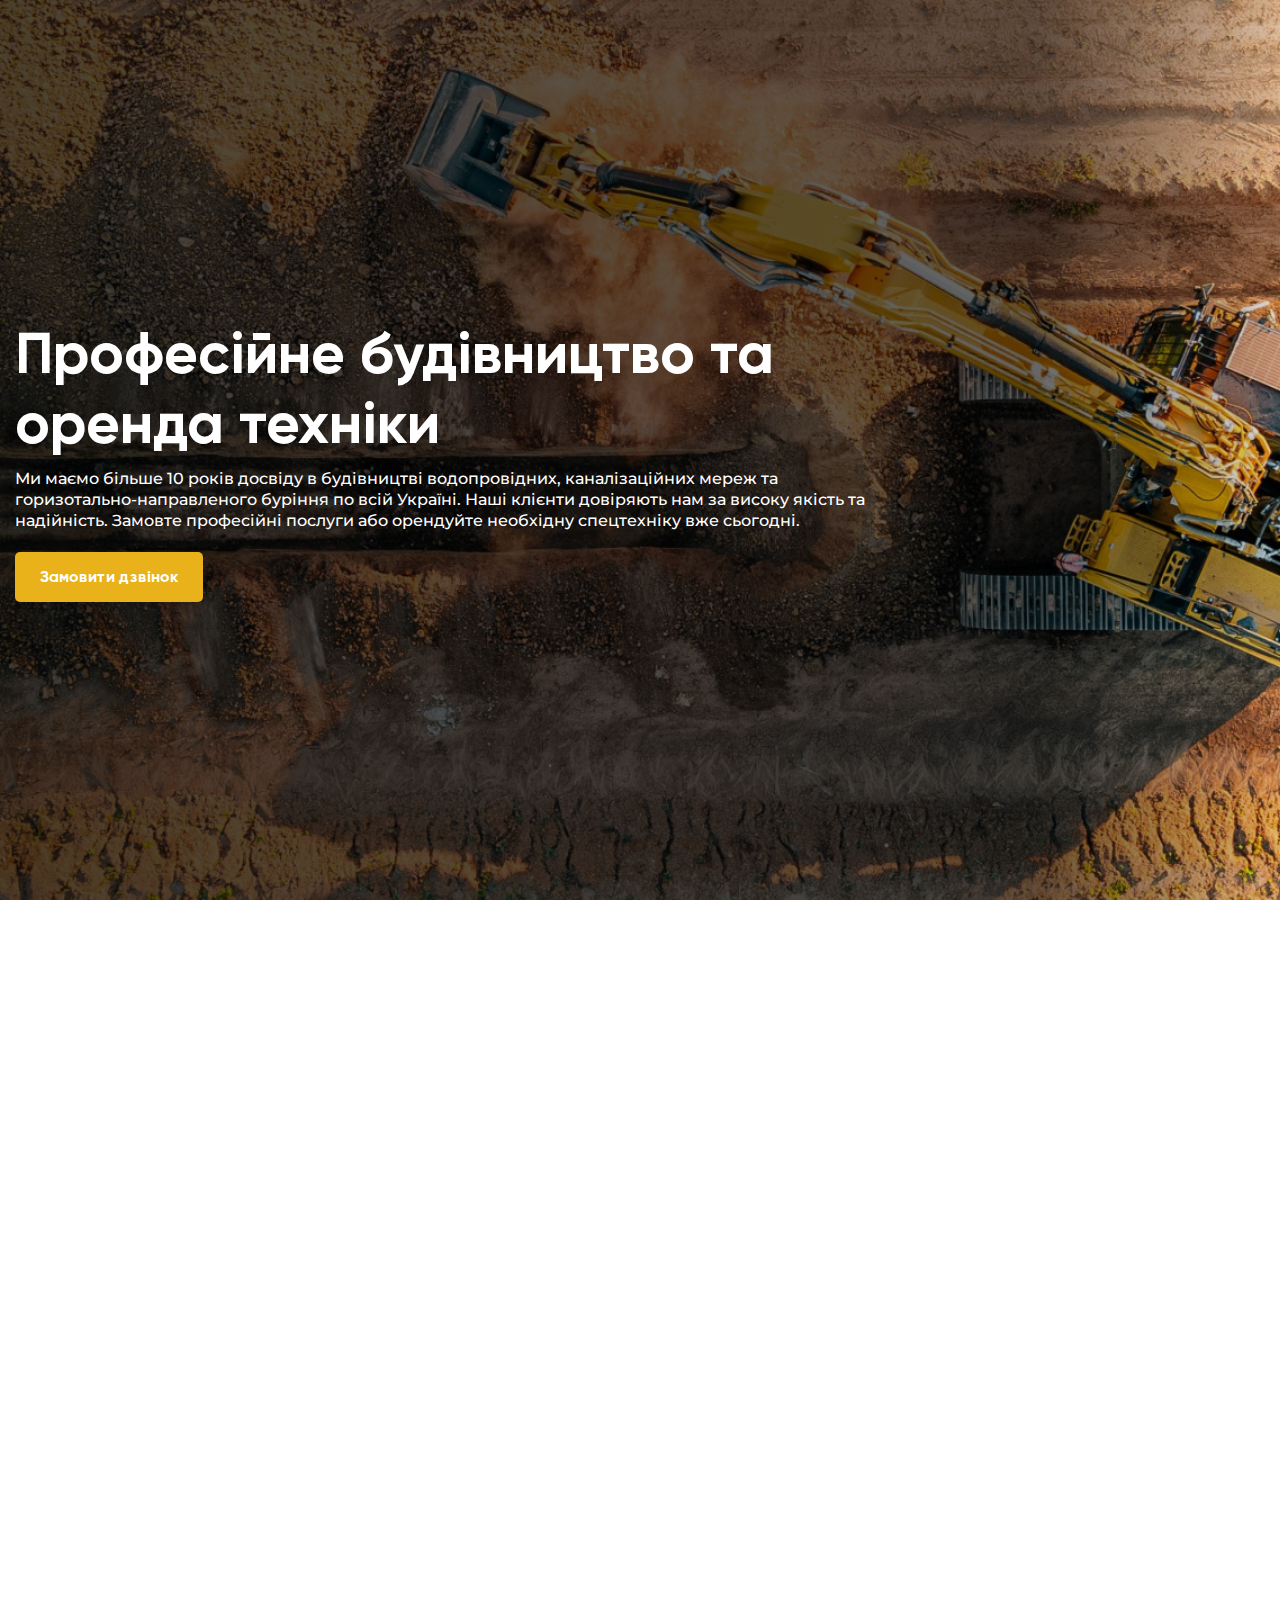
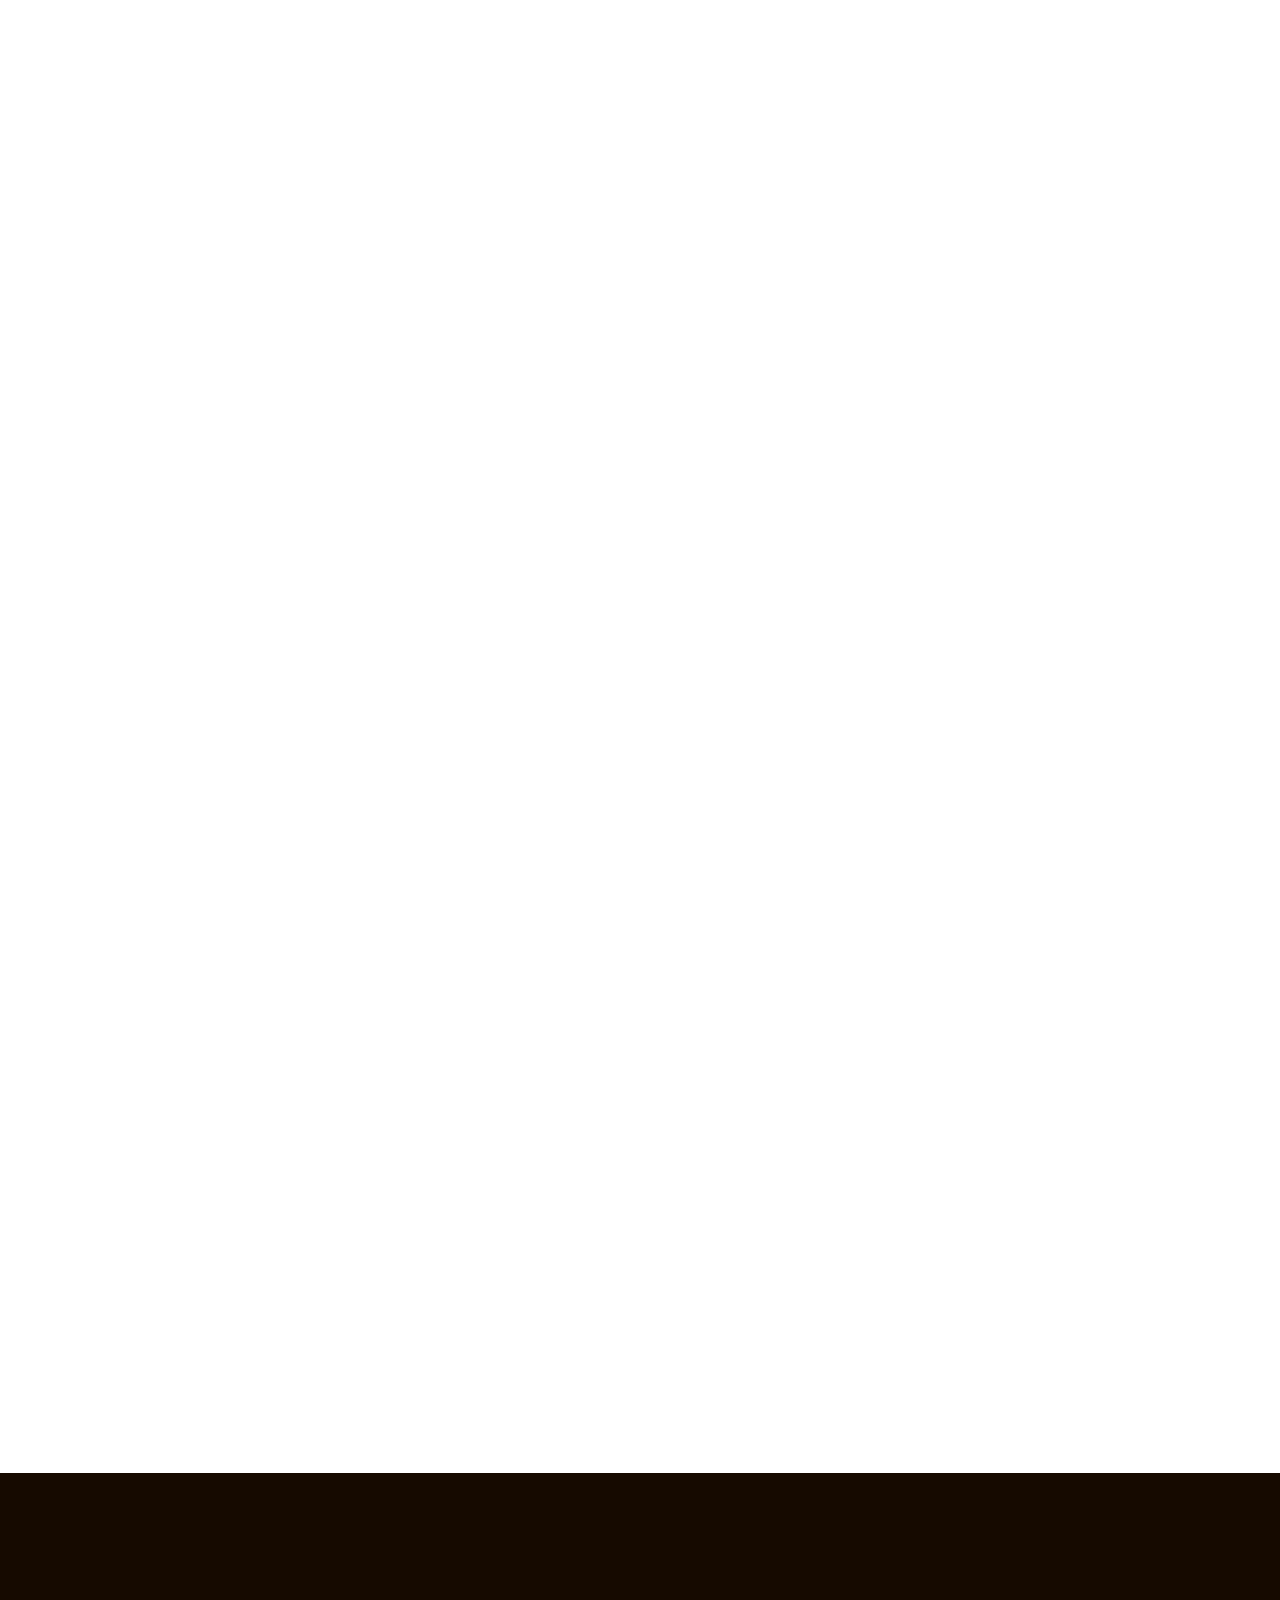
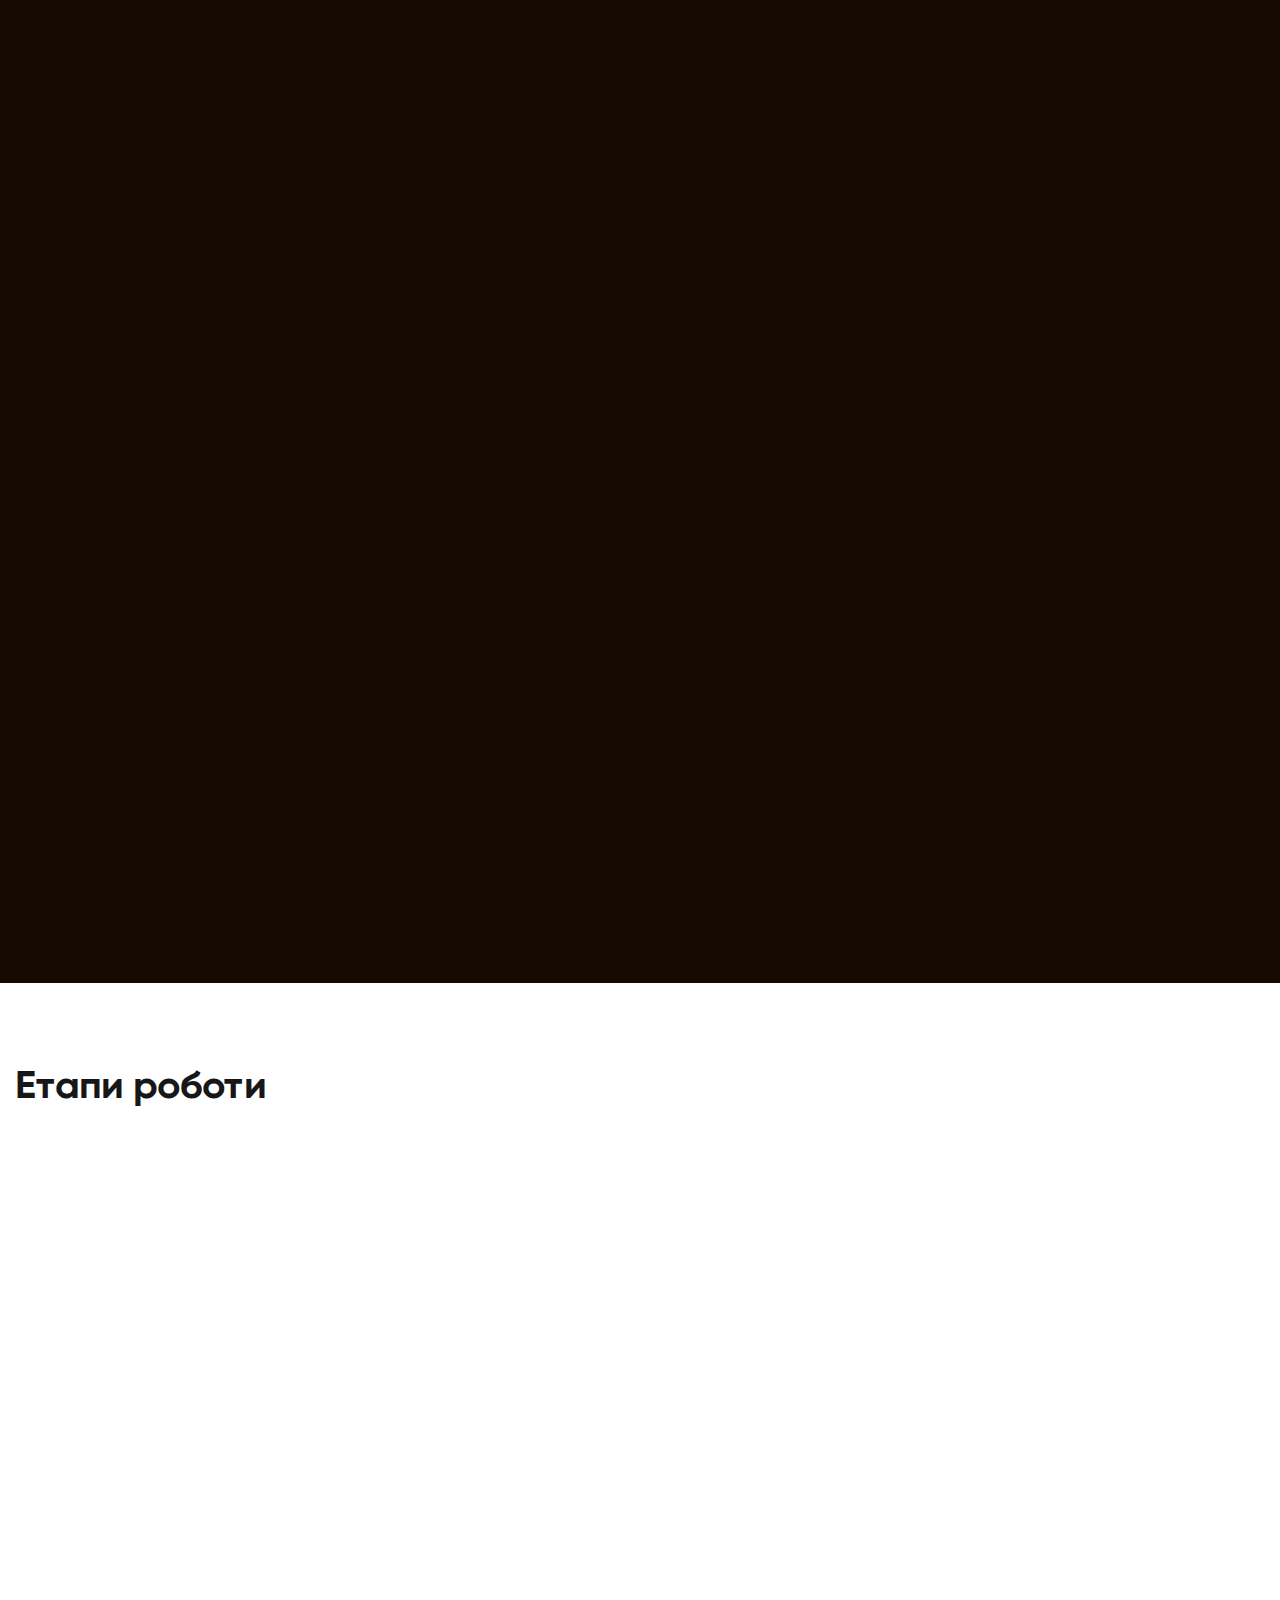
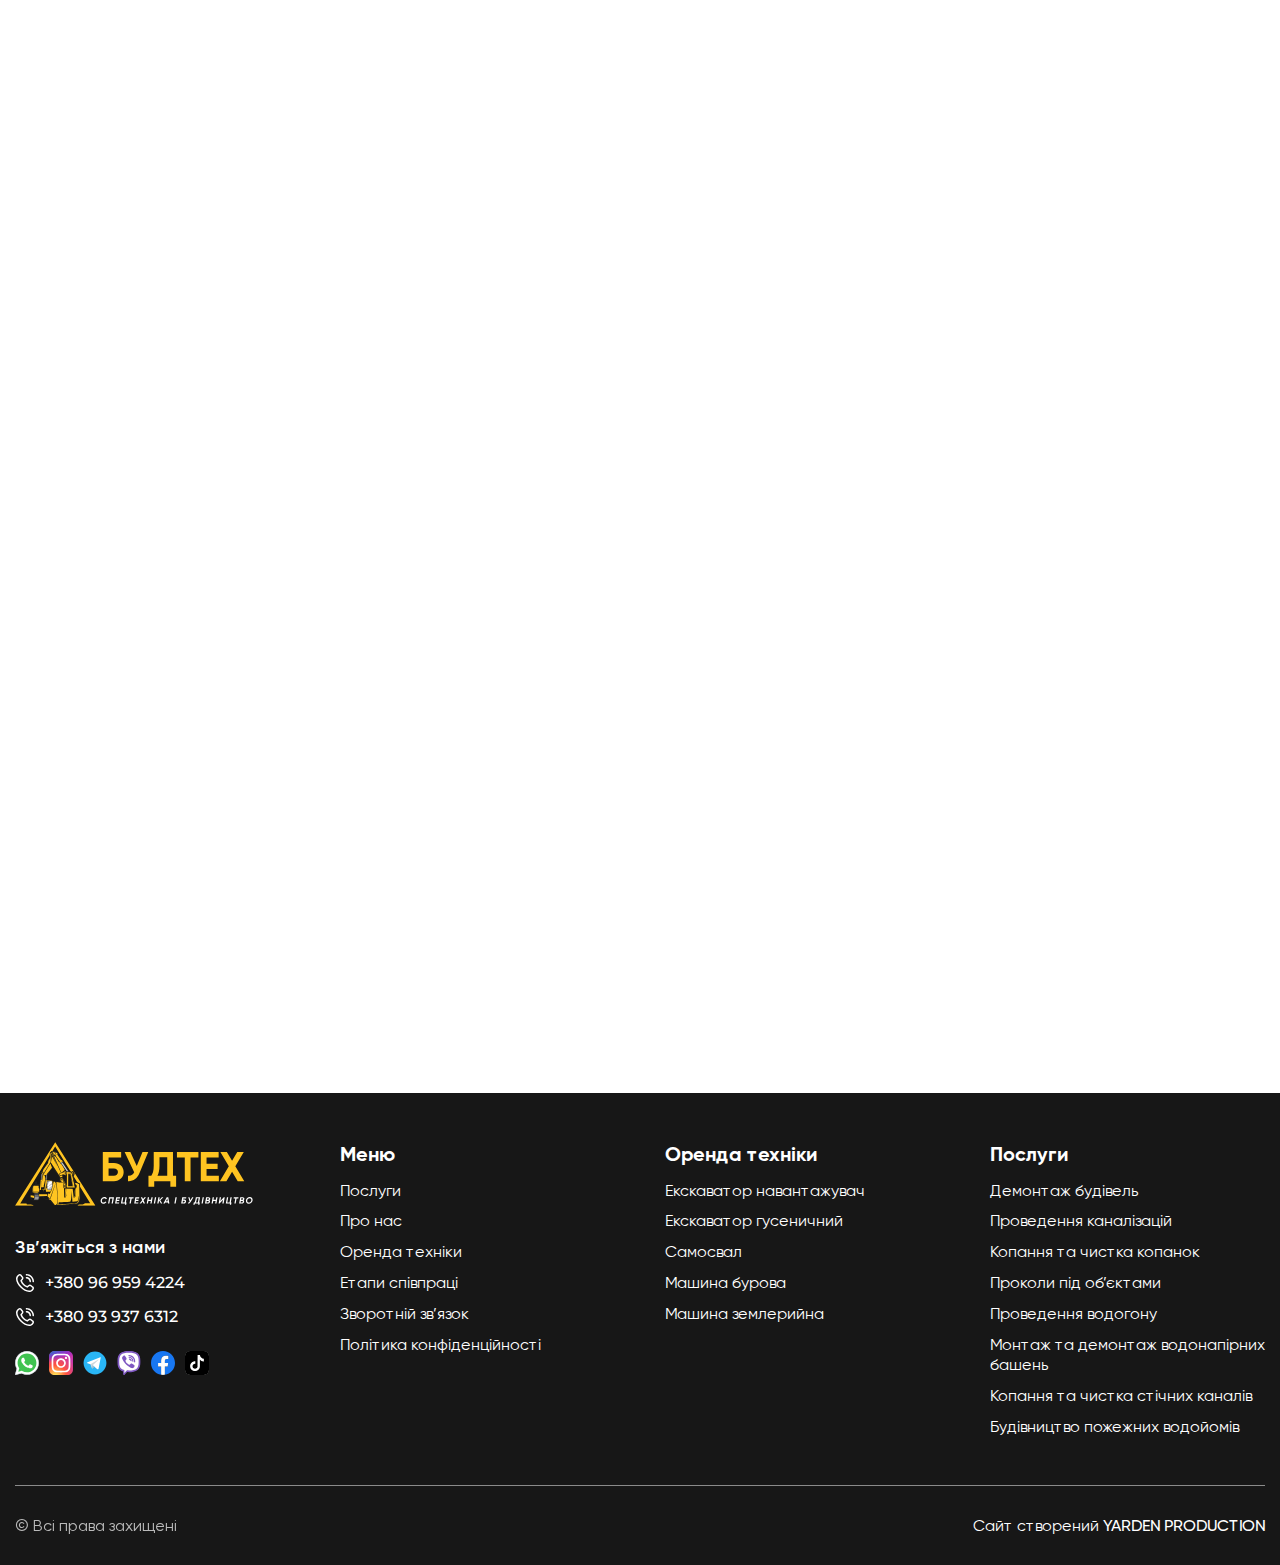
==== home.html @ dd1d5859 "Add files via upload" ====
<!doctype html>
<html lang="uk">

<head>
	<title>Будтех</title>
	<meta charset="UTF-8" />
	<meta name="format-detection" content="telephone=no" />
	<!-- <style>body{opacity: 0;}</style> -->
	<link rel="stylesheet" type="text/css" href="css/style.min.css?_v=20240818204253" />
	<link rel="shortcut icon" href="favicon.ico" />
	<!-- <meta name="robots" content="noindex, nofollow"> -->
	<meta name="viewport" content="width=device-width, initial-scale=1.0" />
	<link rel="preconnect" href="https://fonts.googleapis.com" />
	<link rel="preconnect" href="https://fonts.gstatic.com" crossorigin />
	<link href="https://fonts.googleapis.com/css2?family=Montserrat:wght@100..900&display=swap&_v=20240818204253" rel="stylesheet" />
</head>

<body>
	<div class="wrapper">
		<header class="header">
			<div class="header__container">
				<a href="#" class="header__logo"><img src="img/logo.svg" alt="Логотип" /></a>
				<div class="header__menu menu">
					<nav class="menu__body">
						<ul class="menu__list">
							<li class="menu__item"><a data-goto-header data-goto=".about" href="#" class="menu__link">Про нас</a></li>
							<li class="menu__item"><a data-goto-header data-goto=".services" href="#" class="menu__link">Послуги</a></li>
							<li class="menu__item"><a data-goto-header data-goto=".technique" href="#" class="menu__link">Техніка</a></li>
							<li class="menu__item"><a data-goto-header data-goto=".contacts" href="#" class="menu__link">Контакти</a></li>
						</ul>
					</nav>
				</div>
				<div class="header__actions">
					<ul class="header__social">
						<li>
							<a href=""><img src="img/social/whatsapp.svg" alt="Whatsapp" /></a>
						</li>
						<li>
							<a href=""><img src="img/social/viber.svg" alt="Viber" /></a>
						</li>
						<li>
							<a href="t.me/olehhorbonos"><img src="img/social/telegram.svg" alt="Telegram" /></a>
						</li>
					</ul>
					<div class="header__contacts">
						<a href="mailto:380969594224" class="header__phone">+380 96 959 4224</a>
						<div class="header__description">Приймаємо дзвінки цілодобово</div>
					</div>
					<a data-da=".menu__body, 479.98, last" data-goto-header data-goto=".contacts" href="#" class="header__button button">Замовити дзвінок</a>
					<button type="button" class="menu__icon icon-menu"><span></span></button>
				</div>
			</div>
		</header>

		<main class="page">
			<section class="page__hero hero">
				<div class="hero__container">
					<div class="hero__body">
						<h1 data-watch data-watch-once class="hero__title">
							Професійне будівництво та оренда техніки
						</h1>
						<div data-watch data-watch-once class="hero__text">
							<p>
								Ми маємо більше 10 років досвіду в будівництві водопровідних,
								каналізаційних мереж та горизотально-направленого буріння по
								всій Україні. Наші клієнти довіряють нам за високу якість та
								надійність. Замовте професійні послуги або орендуйте необхідну
								спецтехніку вже сьогодні.
							</p>
						</div>
						<a data-watch data-watch-once data-goto-header data-goto=".contacts" href="#" class="hero__button button button--big">Замовити дзвінок</a>
					</div>
					<div class="hero__image">
						<img src="img/hero/hero.png" alt="Фонова картинка" />
					</div>
				</div>
			</section>
			<section class="page__benefits benefits">
				<div class="benefits__container">
					<div class="benefits__items">
						<div data-watch data-watch-once class="benefits__item">
							<div class="benefits__icon">
								<img src="img/icons/certification.svg" alt="Іконка" />
							</div>
							<div class="benefits__body">
								<div class="benefits__title">Гарантія якості</div>
								<div class="benefits__text text">
									Ми забезпечуємо якісне виконання всіх робіт, надаючи
									гарантію на послуги.
								</div>
							</div>
						</div>
						<div data-watch data-watch-once data-watch-threshold="0.3" class="benefits__item">
							<div class="benefits__icon">
								<img src="img/icons/users.svg" alt="Іконка" />
							</div>
							<div class="benefits__body">
								<div class="benefits__title">Професійний персонал</div>
								<div class="benefits__text text">
									Наші оператори мають понад 10 років досвіду, що гарантує
									високий рівень обслуговування.
								</div>
							</div>
						</div>
						<div data-watch data-watch-once data-watch-threshold="0.6" class="benefits__item">
							<div class="benefits__icon">
								<img src="img/icons/truck.svg" alt="Іконка" />
							</div>
							<div class="benefits__body">
								<div class="benefits__title">Швидка доставка</div>
								<div class="benefits__text text">
									Унікальна оперативна доставка завдяки власному евакуатору.
								</div>
							</div>
						</div>
						<div data-watch data-watch-once data-watch-threshold="0.9" class="benefits__item">
							<div class="benefits__icon">
								<img src="img/icons/calendar.svg" alt="Іконка" />
							</div>
							<div class="benefits__body">
								<div class="benefits__title">Виконання в терміни</div>
								<div class="benefits__text text">
									Завжди дотримуємося обговорених з клієнтом термінів, щоб ви
									могли планувати свою діяльність без затримок
								</div>
							</div>
						</div>
					</div>
				</div>
			</section>
			<section class="page__services services">
				<div class="services__container">
					<h2 data-watch data-watch-once data-watch-threshold="0.5" class="services__title title">
						Наші послуги
					</h2>
					<div class="services__items">
						<a data-goto-header data-goto=".contacts" data-watch data-watch-once data-watch-threshold="0.3" href="#" class="services__service service">
							<div class="service__body">
								<h3 class="service__title">Демонтаж будівель</h3>
							</div>
							<div class="service__image">
								<img src="img/services/1.jpg" alt="Екскаватор демонтує будівлю" />
							</div>
						</a>
						<a data-goto-header data-goto=".contacts" href="#" data-watch data-watch-once data-watch-threshold="0.6" class="services__service service">
							<div class="service__body">
								<h3 class="service__title">Проведення каналізацій</h3>
							</div>
							<div class="service__image">
								<img src="img/services/2.jpg" alt="Темна каналізація" />
							</div>
						</a>
						<a data-goto-header data-goto=".contacts" href="#" data-watch data-watch-once data-watch-threshold="0.9" class="services__service service">
							<div class="service__body">
								<h3 class="service__title">Копання та чистка копанок</h3>
							</div>
							<div class="service__image">
								<img src="img/services/3.jpg" alt="Копанка з водою" />
							</div>
						</a>
						<a data-goto-header data-goto=".contacts" href="#" data-watch data-watch-once data-watch-threshold="0.3" class="services__service service">
							<div class="service__body">
								<h3 class="service__title">Проколи під об’єктами</h3>
							</div>
							<div class="service__image">
								<img src="img/services/4.jpg" alt="Ілюстрація проколів" />
							</div>
						</a>
						<a data-goto-header data-goto=".contacts" data-watch data-watch-once data-watch-threshold="0.7" href="#" class="services__service service service--big">
							<div class="service__body">
								<h3 class="service__title">Проведення водогону</h3>
							</div>
							<div class="service__image">
								<img src="img/services/5.jpg" alt="Труби для водогону" />
							</div>
						</a>
						<a data-goto-header data-goto=".contacts" data-watch data-watch-once data-watch-threshold="0.3" href="#" class="services__service service">
							<div class="service__body">
								<h3 class="service__title">
									Монтаж та демонтаж водонапірних башень
								</h3>
							</div>
							<div class="service__image">
								<img src="img/services/6.jpg" alt="Водонапірна башня" />
							</div>
						</a>
						<a data-goto-header data-goto=".contacts" data-watch data-watch-once data-watch-threshold="0.6" href="#" class="services__service service">
							<div class="service__body">
								<h3 class="service__title">
									Копання та чистка стічних каналів
								</h3>
							</div>
							<div class="service__image">
								<img src="img/services/7.jpg" alt="Виритий стічний канал" />
							</div>
						</a>
						<a data-goto-header data-goto=".contacts" data-watch data-watch-once data-watch-threshold="0.9" href="#" class="services__service service">
							<div class="service__body">
								<h3 class="service__title">Будівництво пожежних водойомів</h3>
							</div>
							<div class="service__image">
								<img src="img/services/8.jpg" alt="Пожежний водойом з водою" />
							</div>
						</a>
					</div>
				</div>
			</section>
			<section data-watch data-watch-once data-watch-threshold="0.3" class="page__about about">
				<div class="about__container">
					<div class="about__image">
						<img src="img/about/image.jpg" alt="Багато будівельної техніки" />
					</div>
					<div class="about__body">
						<h2 class="about__title title">Про нас</h2>
						<div class="about__text text">
							<p>
								Ми – професіонали у сфері водогінних та каналізаційних мереж з
								понад 10-річним досвідом. Наша репутація надійного партнера
								заснована на багаторічній практиці та численних вдячних
								відгуках.
							</p>
							<p>
								Наша компанія забезпечує високоякісні послуги, які
								задовольняють потреби наших клієнтів по всій Україні. Кожен
								проєкт реалізується з максимальним професіоналізмом та увагою
								до деталей.
							</p>
							<p>
								Маємо власний парк спеціалізованої техніки, яку можемо
								запропонувати в оренду, для забезпечення ваших проєктів
								необхідними ресурсами та досягнення високих результатів. Ми
								завжди готові швидко реагувати на ваші потреби та
								забезпечувати своєчасне виконання робіт.
							</p>
							<p>
								Наша команда спеціалістів має досвід успішної реалізації
								численних проектів, від невеликих до масштабних. Ми надаємо
								професійні рішення, які відповідають найвищим стандартам
								якості, та забезпечуємо гнучкість у виконанні завдань.
							</p>
						</div>
					</div>
				</div>
			</section>
			<section class="page__benefits benefits">
				<div class="benefits__container">
					<div class="benefits__items">
						<div data-watch data-watch-once class="benefits__item">
							<div class="benefits__icon">
								<img src="img/icons/thumb-up.svg" alt="Іконка" />
							</div>
							<div class="benefits__body">
								<div class="benefits__title">364+ клієнтів задоволені</div>
								<div class="benefits__text text">
									Наша робота отримала високу оцінку багатьох клієнтів, що
									свідчить про нашу надійність і професіоналізм.
								</div>
							</div>
						</div>
						<div data-watch data-watch-once data-watch-threshold="0.3" class="benefits__item">
							<div class="benefits__icon">
								<img src="img/icons/award.svg" alt="Іконка" />
							</div>
							<div class="benefits__body">
								<div class="benefits__title">Досвід з 2014 року</div>
								<div class="benefits__text text">
									Понад 10 років успішної роботи на ринку забезпечує нам
									знання та навички для вирішення будь-яких завдань.
								</div>
							</div>
						</div>
						<div data-watch data-watch-once data-watch-threshold="0.6" class="benefits__item">
							<div class="benefits__icon">
								<img src="img/icons/house.svg" alt="Іконка" />
							</div>
							<div class="benefits__body">
								<div class="benefits__title">Мобільний будинок</div>
								<div class="benefits__text text">
									Забезпечуємо проживання на об'єкті — вам не потрібно шукати
									житло для працівників.
								</div>
							</div>
						</div>
						<div data-watch data-watch-once data-watch-threshold="0.9" class="benefits__item">
							<div class="benefits__icon">
								<img src="img/icons/card-in-hand.svg" alt="Іконка" />
							</div>
							<div class="benefits__body">
								<div class="benefits__title">Зручна оплата</div>
								<div class="benefits__text text">
									Приймаємо всі популярні форми оплати: готівку, картки та
									банківські перекази.
								</div>
							</div>
						</div>
					</div>
				</div>
			</section>
			<section class="page__technique technique">
				<div class="technique__wrapper">
					<div class="technique__container">
						<h2 data-watch data-watch-once data-watch-threshold="0.2" class="technique__title title">
							Оренда техніки
						</h2>
						<div class="technique__items">
							<div data-watch data-watch-once data-watch-threshold="0.2" class="technique__item item-technique">
								<a data-goto-header data-goto=".contacts" href="#" class="item-technique__image">
									<img src="img/technique/1.jpg" alt="Екскаватор навантажувач" />
								</a>
								<div class="item-technique__body">
									<div class="item-technique__content">
										<a data-goto-header data-goto=".contacts" href="#" class="item-technique__title">
											Екскаватор навантажувач
										</a>
										<ul class="item-technique__features">
											<li>Ковш об’ємом 1.2 м³</li>
											<li>Повноповоротний</li>
											<li>Точна модель</li>
										</ul>
									</div>
									<div class="item-technique__price">від 5500 грн</div>
									<a data-goto-header data-goto=".contacts" href="#" class="item-technique__button button">Детальніше</a>
								</div>
							</div>
							<div data-watch data-watch-once data-watch-threshold="0.3" class="technique__item item-technique">
								<a data-goto-header data-goto=".contacts" href="#" class="item-technique__image">
									<img src="img/technique/2.jpg" alt="Самосвал" />
								</a>
								<div class="item-technique__body">
									<div class="item-technique__content">
										<a data-goto-header data-goto=".contacts" href="#" class="item-technique__title">
											Самосвал
										</a>
										<ul class="item-technique__features">
											<li>20/30 тонн</li>
											<li>Обʼєм кузова 16/25 м³</li>
											<li>Модель 6501С5</li>
										</ul>
									</div>
									<div class="item-technique__price">від 5500 грн</div>
									<a data-goto-header data-goto=".contacts" href="#" class="item-technique__button button">Детальніше</a>
								</div>
							</div>
							<div data-watch data-watch-once data-watch-threshold="0.5" class="technique__item item-technique">
								<a data-goto-header data-goto=".contacts" href="#" class="item-technique__image">
									<img src="img/technique/3.jpg" alt="Екскаватор гусенечний" />
								</a>
								<div class="item-technique__body">
									<div class="item-technique__content">
										<a data-goto-header data-goto=".contacts" href="№" class="item-technique__title">
											Екскаватор гусенечний
										</a>
										<ul class="item-technique__features">
											<li>Ковш об’ємом 1.4 м³</li>
											<li>Повноповоротний</li>
											<li>Модель JCB210</li>
										</ul>
									</div>
									<div class="item-technique__price">від 5500 грн</div>
									<a data-goto-header data-goto=".contacts" href="#" class="item-technique__button button">Детальніше</a>
								</div>
							</div>
							<div data-watch data-watch-once data-watch-threshold="0.6" class="technique__item item-technique">
								<a data-goto-header data-goto=".contacts" href="#" class="item-technique__image">
									<img src="img/technique/4.jpg" alt="Землерийна машина" />
								</a>
								<div class="item-technique__body">
									<div class="item-technique__content">
										<a data-goto-header data-goto=".contacts" href="#" class="item-technique__title">
											Землерийна машина
										</a>
										<ul class="item-technique__features">
											<li>Бара</li>
											<li>Глибина копання 1.5 м</li>
											<li>На базі МТЗ 82</li>
										</ul>
									</div>
									<div class="item-technique__price">від 5500 грн</div>
									<a data-goto-header data-goto=".contacts" href="#" class="item-technique__button button">Детальніше</a>
								</div>
							</div>
							<div data-watch data-watch-once data-watch-threshold="0.2" class="technique__item item-technique">
								<a data-goto-header data-goto=".contacts" href="#" class="item-technique__image">
									<img src="img/technique/5.jpg" alt="Бурова машина" />
								</a>
								<div class="item-technique__body">
									<div class="item-technique__content">
										<a data-goto-header data-goto=".contacts" href="#" class="item-technique__title">
											Бурова машина
										</a>
										<ul class="item-technique__features">
											<li>До 600 діаметру</li>
											<li>До 200 м</li>
											<li>Модель D16/20a</li>
										</ul>
									</div>
									<div class="item-technique__price">від 5500 грн</div>
									<a data-goto-header data-goto=".contacts" href="#" class="item-technique__button button">Детальніше</a>
								</div>
							</div>
						</div>
					</div>
				</div>
			</section>
			<section class="page__steps steps">
				<div class="steps__container">
					<h2 class="steps__title title">Етапи роботи</h2>
					<div class="steps__items">
						<div data-watch data-watch-once data-watch-threshold="0.5" class="steps__item item-steps">
							<div class="item-steps__counter">
								<div class="item-steps__icon">
									<img src="img/steps/phone.svg" alt="Іконка телефону" />
								</div>
								<span></span>
							</div>
							<div class="item-steps__body">
								<div class="item-steps__title">Попереднє обговорення</div>
								<div class="item-steps__text">
									Швидкий телефонний дзвінок для узгодження обсягу робіт та
									особливостей вашого проєкту.
								</div>
							</div>
						</div>
						<div data-watch data-watch-once data-watch-threshold="0.5" class="steps__item item-steps">
							<div class="item-steps__counter">
								<div class="item-steps__icon">
									<img src="img/steps/car.svg" alt="Іконка машини" />
								</div>
								<span></span>
							</div>
							<div class="item-steps__body">
								<div class="item-steps__title">Виїзд спеціаліста</div>
								<div class="item-steps__text">
									Наш експерт виїжджає на об'єкт для ретельного огляду та
									аналізу всіх нюансів.
								</div>
							</div>
						</div>
						<div data-watch data-watch-once data-watch-threshold="0.5" class="steps__item item-steps">
							<div class="item-steps__counter">
								<div class="item-steps__icon">
									<img src="img/steps/cash.svg" alt="Іконка грошей" />
								</div>
								<span></span>
							</div>
							<div class="item-steps__body">
								<div class="item-steps__title">Прорахунок вартості</div>
								<div class="item-steps__text">
									Точний розрахунок вартості з урахуванням усіх деталей
									проєкту.
								</div>
							</div>
						</div>
						<div data-watch data-watch-once data-watch-threshold="0.5" class="steps__item item-steps">
							<div class="item-steps__counter">
								<div class="item-steps__icon">
									<img src="img/steps/files.svg" alt="Іконка файлів" />
								</div>
								<span></span>
							</div>
							<div class="item-steps__body">
								<div class="item-steps__title">Підписання договору</div>
								<div class="item-steps__text">
									Оформлення угоди із чіткими термінами і умовами для
									бездоганного виконання.
								</div>
							</div>
						</div>
						<div data-watch data-watch-once data-watch-threshold="0.5" class="steps__item item-steps">
							<div class="item-steps__counter">
								<div class="item-steps__icon">
									<img src="img/steps/location.svg" alt="Іконка локації" />
								</div>
								<span></span>
							</div>
							<div class="item-steps__body">
								<div class="item-steps__title">Старт робіт</div>
								<div class="item-steps__text">
									Після підписання договору наша команда оперативно приступає
									до роботи на об’єкті.
								</div>
							</div>
						</div>
					</div>
				</div>
			</section>
			<section class="page__partners partners">
				<div class="partners__container">
					<h2 data-watch data-watch-once data-watch-threshold="0.3" class="partners__title title">
						Наші партнери
					</h2>
					<div data-watch data-watch-once class="partners__items">
						<div class="partners__item">
							<img src="img/partners/1.png" alt="АТБ" />
						</div>
						<div class="partners__item">
							<img src="img/partners/2.png" alt="Епіцентр" />
						</div>
						<div class="partners__item">
							<img src="img/partners/3.png" alt="Нова пошта" />
						</div>
						<div class="partners__item">
							<img src="img/partners/4.png" alt="METRO" />
						</div>
						<div class="partners__item">
							<img src="img/partners/5.png" alt="Нова лінія" />
						</div>
						<div class="partners__item">
							<img src="img/partners/6.png" alt="Нафтогаз" />
						</div>
						<div class="partners__item">
							<img src="img/partners/7.png" alt="Ашан" />
						</div>
						<div class="partners__item">
							<img src="img/partners/8.png" alt="Roshen" />
						</div>
						<div class="partners__item">
							<img src="img/partners/9.png" alt="Сільпо" />
						</div>
						<div class="partners__item">
							<img src="img/partners/10.png" alt="OKKO" />
						</div>
					</div>
				</div>
			</section>
			<section data-watch data-watch-once data-watch-threshold="0.3" class="page__contacts contacts">
				<div class="contacts__upper upper-contacts">
					<div class="upper-contacts__container">
						<h2 class="upper-contacts__title title">Зв’яжіться з нами</h2>
					</div>
				</div>
				<div class="contacts__main main-contacts">
					<div class="main-contacts__container">
						<div data-watch data-watch-once data-watch-threshold="0.3" class="main-contacts__call-us contacts-call-us">
							<div class="contacts-call-us__title">Контакти</div>
							<ul class="contacts-call-us__list">
								<li>
									<a href="#">
										<img src="img/contacts/phone-dark.svg" alt="Іконка телефону" />
										+380 96 959 4224</a>
								</li>
								<li>
									<a href="#">
										<img src="img/contacts/phone-dark.svg" alt="Іконка телефону" />
										+380 93 937 6312</a>
								</li>
								<li>
									<a href="mailto:vinnitsabudteh@ukr.net">
										<img src="img/icons/mail.svg" alt="Іконка пошти" />
										vinnitsabudteh@ukr.net</a>
								</li>
							</ul>
						</div>
						<form data-watch data-watch-once data-watch-threshold="0.3" action="#" class="main-contacts__form contacts-form">
							<div class="contacts-form__upper">
								<div class="contacts-form__title">Зворотній зв’язок</div>
								<div class="contacts-form__description">
									Ми зателефонуємо Вам і допоможемо із вирішенням будь-якого
									питання
								</div>
							</div>
							<div class="contacts-form__items">
								<div class="contacts-form__item">
									<label for="form__name" class="contacts-form__label">Ваше ім’я</label>
									<input id="form__name" autocomplete="off" type="text" name="form[]" data-error="Помилка" placeholder="Введіть ім’я" class="contacts-form__input input" />
								</div>
								<div class="contacts-form__item">
									<label for="form__phone" class="contacts-form__label">Вкажіть контактний номер</label>
									<input id="form__phone" autocomplete="off" type="text" name="form[]" data-error="Помилка" placeholder="+380971758361" class="contacts-form__input input" />
								</div>
								<div class="contacts-form__item">
									<label for="form__comment" class="contacts-form__label">Додайте коментар</label>
									<textarea id="form__comment" autocomplete="off" name="form[]" placeholder="Опис звернення" data-error="Помилка" class="contacts-form__textarea input"></textarea>
								</div>
							</div>
							<button type="submit" class="contacts-form__button button">
								Замовити дзвінок
							</button>
						</form>
					</div>
					<div class="main-contacts__image">
						<img src="img/contacts/image.jpg" alt="Будівельник з телефоном" />
					</div>
				</div>
			</section>
		</main>
		<a href="#" data-popup="#phone-popup" class="page__phone phone">
			<img src="img/icons/phone.svg" alt="Телефон" />
		</a>
		<footer class="footer">
			<div class="footer__container">
				<div class="footer__upper">
					<div class="footer__main main-footer">
						<div class="main-footer__logo">
							<img src="img/logo--light.svg" alt="Image" />
						</div>
						<div class="main-footer__contacts">
							<div class="main-footer__title">Зв’яжіться з нами</div>
							<ul class="main-footer__items">
								<li>
									<a href="mailto:380969594224"><img src="img/icons/phone.svg" alt="Іконка телефону" />+380 96
										959 4224</a>
								</li>
								<li>
									<a href="mailto:380939376312"><img src="img/icons/phone.svg" alt="Іконка телефону" />+380 93
										937 6312</a>
								</li>
							</ul>
						</div>
						<ul class="main-footer__social">
							<li>
								<a href="#"><img src="img/social/whatsapp.svg" alt="Whatsapp" /></a>
							</li>
							<li>
								<a href="#"><img src="img/social/instagram.svg" alt="Instagram" /></a>
							</li>
							<li>
								<a href="#"><img src="img/social/telegram.svg" alt="Telegram" /></a>
							</li>
							<li>
								<a href="#"><img src="img/social/viber.svg" alt="Viber" /></a>
							</li>
							<li>
								<a href="#"><img src="img/social/facebook.svg" alt="Facebook" /></a>
							</li>
							<li>
								<a href="#"><img src="img/social/tiktok.svg" alt="Tiktok" /></a>
							</li>
						</ul>
					</div>
					<div data-spollers="600, max" class="footer__spollers spollers-footer">
						<details class="spollers-footer__item">
							<summary class="spollers-footer__title">Меню</summary>
							<div class="spollers-footer__body">
								<ul class="spollers-footer__list">
									<li>
										<a data-goto-header data-goto=".services" href="#">Послуги</a>
									</li>
									<li>
										<a data-goto-header data-goto=".about" href="#">Про нас</a>
									</li>
									<li>
										<a data-goto-header data-goto=".technique" href="#">Оренда техніки</a>
									</li>
									<li>
										<a data-goto-header data-goto=".steps" href="#">Етапи співпраці</a>
									</li>
									<li>
										<a data-goto-header data-goto=".contacts" href="#">Зворотній зв’язок</a>
									</li>
									<li><a href="#">Політика конфіденційності</a></li>
								</ul>
							</div>
						</details>
					</div>
					<div data-spollers="600, max" class="footer__spollers spollers-footer">
						<details class="spollers-footer__item">
							<summary class="spollers-footer__title">Оренда техніки</summary>
							<div class="spollers-footer__body">
								<ul class="spollers-footer__list">
									<li>
										<a data-goto-header data-goto=".technique" href="#">Екскаватор навантажувач</a>
									</li>
									<li>
										<a data-goto-header data-goto=".technique" href="#">Екскаватор гусеничний</a>
									</li>
									<li>
										<a data-goto-header data-goto=".technique" href="#">Самосвал</a>
									</li>
									<li>
										<a data-goto-header data-goto=".technique" href="#">Машина бурова</a>
									</li>
									<li>
										<a data-goto-header data-goto=".technique" href="#">Машина землерийна</a>
									</li>
								</ul>
							</div>
						</details>
					</div>
					<div data-spollers="600, max" class="footer__spollers spollers-footer">
						<details class="spollers-footer__item">
							<summary class="spollers-footer__title">Послуги</summary>
							<div class="spollers-footer__body">
								<ul class="spollers-footer__list">
									<li>
										<a data-goto-header data-goto=".services" href="#">Демонтаж будівель</a>
									</li>
									<li>
										<a data-goto-header data-goto=".services" href="#">Проведення каналізацій</a>
									</li>
									<li>
										<a data-goto-header data-goto=".services" href="#">Копання та чистка копанок</a>
									</li>
									<li>
										<a data-goto-header data-goto=".services" href="#">Проколи під об’єктами</a>
									</li>
									<li>
										<a data-goto-header data-goto=".services" href="#">Проведення водогону</a>
									</li>
									<li>
										<a data-goto-header data-goto=".services" href="#">Монтаж та демонтаж водонапірних башень</a>
									</li>
									<li>
										<a data-goto-header data-goto=".services" href="#">Копання та чистка стічних каналів</a>
									</li>
									<li>
										<a data-goto-header data-goto=".services" href="#">Будівництво пожежних водойомів</a>
									</li>
								</ul>
							</div>
						</details>
					</div>
				</div>
				<div class="footer__bottom">
					<div class="footer__copyright">© Всі права захищені</div>
					<div class="footer__powered-by">
						Сайт створений <a href="#">YARDEN PRODUCTION</a>
					</div>
				</div>
			</div>
		</footer>
		<div id="phone-popup" aria-hidden="true" class="popup">
			<div class="popup__wrapper">
				<div class="popup__content">
					<div class="popup__upper">
						<div class="popup__title">Контакти</div>
						<button data-close type="button" class="popup__close">
							<svg width="23" height="23" viewBox="0 0 23 23" fill="none" xmlns="http://www.w3.org/2000/svg">
								<path opacity="0.850056" d="M1.73333 1.48883L21.5469 21.0288" stroke="#171717" stroke-linecap="square" />
								<path opacity="0.850056" d="M21.2667 1.48883L1.45309 21.0288" stroke="#171717" stroke-linecap="square" />
							</svg>
						</button>
					</div>
					<div class="popup__body">
						<ul class="popup__items">
							<li class="popup__item item-popup">
								<a href="#"><img src="img/contacts/phone-dark.svg" alt="Телефон" />+380 96
									959 4224</a>
							</li>
							<li class="popup__item item-popup">
								<a href="#"><img src="img/contacts/phone-dark.svg" alt="Телефон" />+380 93
									937 6312</a>
							</li>
							<li class="popup__item item-popup">
								<a href="#"><img src="img/social/telegram.svg" alt="Telegram" />+380 96 959
									4224</a>
							</li>
							<li class="popup__item item-popup">
								<a href="#"><img src="img/social/viber.svg" alt="Viber" />+380 96 959
									4224</a>
							</li>
							<li class="popup__item item-popup">
								<a href="#"><img src="img/social/whatsapp.svg" alt="Whatsapp" />+380 96 959
									4224</a>
							</li>
						</ul>
					</div>
				</div>
			</div>
		</div>

	</div>
	<script src="js/app.min.js?_v=20240818204253"></script>
</body>

</html>
---- css/style.min.css ----
@font-face{font-family:Gilroy;font-display:swap;src:url(../fonts/Gilroy-Bold.woff2) format("woff2");font-weight:700;font-style:normal}@font-face{font-family:Gilroy;font-display:swap;src:url(../fonts/Gilroy-ExtraBold.woff2) format("woff2");font-weight:800;font-style:normal}@font-face{font-family:Gilroy;font-display:swap;src:url(../fonts/Gilroy-SemiBold.woff2) format("woff2");font-weight:600;font-style:normal}@font-face{font-family:Gilroy;font-display:swap;src:url(../fonts/Gilroy-Regular.woff2) format("woff2");font-weight:400;font-style:normal}@font-face{font-family:Gilroy;font-display:swap;src:url(../fonts/Gilroy-Medium.woff2) format("woff2");font-weight:500;font-style:normal}*{padding:0;margin:0;border:0}*,*::after,*::before{box-sizing:border-box}*::after,*::before{display:inline-block}body,html{height:100%;min-width:320px}body{color:#171717;line-height:1;font-family:Gilroy,sans-serif;font-size:1rem;-ms-text-size-adjust:100%;-moz-text-size-adjust:100%;-webkit-text-size-adjust:100%;-webkit-font-smoothing:antialiased;-moz-osx-font-smoothing:grayscale}button,input,textarea{font-family:Gilroy,sans-serif;font-size:inherit;line-height:inherit;color:inherit;background-color:rgba(0,0,0,0)}input,textarea{width:100%}label{display:inline-block}button,option,select{cursor:pointer}a{display:inline-block;color:inherit;text-decoration:none}ul li{list-style:none}img{vertical-align:top}h1,h2,h3,h4,h5,h6{font-weight:inherit;font-size:inherit}.lock body{overflow:hidden;touch-action:none;-ms-scroll-chaining:none;overscroll-behavior:none}.wrapper{min-height:100vh;display:flex;flex-direction:column;overflow:hidden}@supports (overflow:clip){.wrapper{overflow:clip}}.wrapper>main{flex:1 1 auto}.wrapper>*{min-width:0}[class*=__container]{max-width:83.125rem;margin:0 auto;padding:0 .9375rem}[class*="--gc"]{display:grid;min-width:0;grid-template-columns:.9375rem 1fr minmax(auto,81.25rem) 1fr .9375rem}[class*="--gc"]>*{min-width:0;grid-column:3/4}.menu__list{display:flex;align-items:center;-webkit-column-gap:1.875rem;-moz-column-gap:1.875rem;column-gap:1.875rem;flex-wrap:wrap;row-gap:.3125rem}.menu__link{font-style:normal;font-weight:500;font-size:1.125rem;transition:color .3s;line-height:1.3}.icon-menu{display:none}body::after{content:"";background-color:rgba(0,0,0,.5);position:fixed;width:100%;height:100%;top:0;left:0;opacity:0;transition:opacity .8s ease 0s;pointer-events:none;z-index:149}.popup-show body::after{opacity:1}.popup{position:fixed;top:0;left:0;bottom:0;right:0;padding:30px 10px;transition:visibility .8s ease 0s;visibility:hidden;pointer-events:none}.popup_show{z-index:150;visibility:visible;overflow:auto;pointer-events:auto}.popup_show .popup__content{visibility:visible;-webkit-transform:scale(1);transform:scale(1)}.popup__wrapper{flex-direction:column;min-height:100%;flex:1 1 auto;width:100%;display:flex;justify-content:center;align-items:center}.popup__content{visibility:hidden;-webkit-transform:scale(0);transform:scale(0);transition:-webkit-transform .3s ease 0s;transition:transform .3s ease 0s;transition:transform .3s ease 0s,-webkit-transform .3s ease 0s;background-color:#fb0;padding:20px;width:100%;max-width:900px;border-radius:20px}.lock .popup__content{visibility:visible}.popup__upper{display:flex;justify-content:space-between;gap:1.25rem}.popup__upper:not(:last-child){margin-bottom:1.25rem}.popup__title{font-size:1.625rem;font-weight:600}.popup__items{display:flex;flex-direction:column;row-gap:.75rem}.popup__item a{display:inline-flex;align-items:center;-webkit-column-gap:.625rem;-moz-column-gap:.625rem;column-gap:.625rem;font-size:1.125rem;font-weight:500}.popup__item img{flex:0 0 1.375rem;width:1.375rem;height:1.375rem}.ibg{width:100%;height:100%;-o-object-fit:cover;object-fit:cover}.ibg--top{-o-object-position:top;object-position:top}.ibg--bottom{-o-object-position:bottom;object-position:bottom}.ibg--left{-o-object-position:left;object-position:left}.ibg--right{-o-object-position:right;object-position:right}.ibg--contain{-o-object-fit:contain;object-fit:contain}.button{text-align:center;padding:.625rem .9375rem;border-radius:.3125rem;background-color:#e9b21a;box-shadow:2px 2px 6px 0 rgba(15,11,0,.2);font-weight:700;line-height:1.3;color:#fff;transition:background-color .3s}.button--big{font-size:1.125rem;padding:.9375rem 1.5625rem}.title{line-height:normal;font-weight:700}.text{font-family:Montserrat,sans-serif;line-height:1.3}.text p:not(:last-child){margin-bottom:.625rem}.input{border-radius:.3125rem;padding:.9375rem 1.25rem;background-color:#fff;color:#171717}.input::-webkit-input-placeholder{line-height:1.3;opacity:.7}.input:-ms-input-placeholder{line-height:1.3;opacity:.7}.input::-ms-input-placeholder{line-height:1.3;opacity:.7}.input::placeholder{line-height:1.3;opacity:.7}.header{background-color:#fff;position:fixed;width:100%;top:0;left:0;z-index:50;transition:all .3s;opacity:0;visibility:hidden}.header._header-scroll{opacity:1;visibility:visible}.header__container{min-height:3.125rem;padding-top:.625rem;padding-bottom:.625rem;display:flex;align-items:center;-webkit-column-gap:2.5rem;-moz-column-gap:2.5rem;column-gap:2.5rem}.header__logo{position:relative;z-index:5}.header__logo img{max-width:100%}.header__menu{flex:1 1 auto;display:flex;align-items:center;justify-content:center}.header__actions{display:flex;align-items:center;-webkit-column-gap:1.25rem;-moz-column-gap:1.25rem;column-gap:1.25rem}.header__social{align-items:center;flex-wrap:wrap;gap:.625rem;display:none}.header__contacts{display:none}.header__phone{font-size:1.125rem;display:block;font-weight:500;line-height:normal;letter-spacing:.01rem}.header__description{font-size:.625rem;line-height:normal}.header__button{position:relative;z-index:5;flex-shrink:0}.footer{background-color:#171717;color:#fff}.footer__upper{position:relative;display:flex;-webkit-column-gap:3.125rem;-moz-column-gap:3.125rem;column-gap:3.125rem;display:grid;grid-template-columns:repeat(4,1fr);row-gap:2.5rem}.footer__upper:not(:last-child)::after{content:"";position:absolute;bottom:0;left:0;width:100%;height:.0625rem;background-color:#fff;opacity:.5}.footer__main{flex:0 0 15.625rem}.footer__bottom{line-height:normal;display:flex;justify-content:space-between;align-items:center;-webkit-column-gap:1.875rem;-moz-column-gap:1.875rem;column-gap:1.875rem;padding:1.875rem 0}.footer__copyright{opacity:.7}.footer__powered-by a{transition:opacity .3s;font-weight:500}.main-footer__logo:not(:last-child){margin-bottom:1.875rem}.main-footer__contacts:not(:last-child){margin-bottom:1.25rem}.main-footer__title{font-size:1.125rem;line-height:normal;font-weight:600}.main-footer__title:not(:last-child){margin-bottom:.9375rem}.main-footer__items{font-family:Montserrat;font-weight:500;line-height:normal}.main-footer__items li:not(:last-child){margin-bottom:.625rem}.main-footer__items a{justify-content:flex-start;display:inline-flex;align-items:center;-webkit-column-gap:.625rem;-moz-column-gap:.625rem;column-gap:.625rem}.main-footer__social{display:flex;gap:.625rem;flex-wrap:wrap}.main-footer__social a{transition:opacity .3s}.spollers-footer__title{font-size:20px;line-height:normal;font-weight:700;list-style:none;position:relative}.spollers-footer__title::-webkit-details-marker,.spollers-footer__title::marker{display:none}._spoller-init .spollers-footer__title{cursor:pointer}._spoller-init .spollers-footer__title::after,._spoller-init .spollers-footer__title::before{content:"";position:absolute;right:10px;top:50%;background-color:#fff;height:2px;width:10px;transition:-webkit-transform .5s ease 0s;transition:transform .5s ease 0s;transition:transform .5s ease 0s,-webkit-transform .5s ease 0s}._spoller-init .spollers-footer__title::before{-webkit-transform:translate(-75%,-50%) rotate(40deg);transform:translate(-75%,-50%) rotate(40deg)}._spoller-init .spollers-footer__title::after{-webkit-transform:translate(0,-50%) rotate(-40deg);transform:translate(0,-50%) rotate(-40deg)}._spoller-init .spollers-footer__title._spoller-active::before{width:.75rem;-webkit-transform:translateX(-75%) rotate(-40deg);transform:translateX(-75%) rotate(-40deg)}._spoller-init .spollers-footer__title._spoller-active::after{width:.75rem;-webkit-transform:rotate(40deg);transform:rotate(40deg)}._spoller-init ._spoller-init .spollers-footer__title{position:relative;width:100%;text-align:left}._spoller-init ._spoller-init .spollers-footer__title::after,._spoller-init ._spoller-init .spollers-footer__title::before{content:"";position:absolute;right:0;top:.75rem;height:.0625rem;transition:all .3s ease 0s;width:.625rem;background-color:#000}._spoller-init ._spoller-init .spollers-footer__title::before{-webkit-transform:rotate(40deg);transform:rotate(40deg);right:.4375rem}._spoller-init ._spoller-init .spollers-footer__title::after{-webkit-transform:rotate(-40deg);transform:rotate(-40deg)}._spoller-init .spollers-footer__title._spoller-active::before{-webkit-transform:rotate(-40deg);transform:rotate(-40deg)}._spoller-init .spollers-footer__title._spoller-active::after{-webkit-transform:rotate(40deg);transform:rotate(40deg)}.spollers-footer__body{padding-top:.9375rem}.spollers-footer__list li{line-height:1.3}.spollers-footer__list li:not(:last-child){margin-bottom:.625rem}.hero{min-height:100vh;position:relative;color:#fff}.hero__container{min-height:100vh;padding-top:4.375rem;padding-bottom:3.125rem;display:flex;align-items:center}.hero__body{position:relative;z-index:2}.hero__body>*:not(:last-child){margin-bottom:1.25rem}.hero__title{max-width:53.125rem;font-weight:700;line-height:1.2}.hero__title:not(:last-child){margin-bottom:.625rem}.hero__text{max-width:53.125rem;font-family:Montserrat,sans-serif;font-weight:500;line-height:1.3}.hero__text p:not(:last-child){margin-bottom:.3125rem}.hero__image::after{content:"";background:linear-gradient(270deg,rgba(0,0,0,.1) 0,rgba(0,0,0,.6) 19.21%,rgba(0,0,0,.7) 100%,rgba(0,0,0,0) 120.29%);width:100%;height:100%;position:absolute;top:0;left:0;z-index:1}.hero__image img{z-index:-1;position:absolute;-o-object-fit:cover;object-fit:cover;width:100%;height:100%;top:0;left:0}.benefits__items{display:grid;grid-template-columns:repeat(auto-fill,minmax(18.125rem,auto));gap:1.875rem;align-items:start;justify-content:center}.benefits__item{display:flex;flex-direction:column;row-gap:1.25rem;align-items:center}.benefits__icon{width:5.3125rem;height:5.3125rem;background-color:#e9b21a;display:flex;align-items:center;justify-content:center;border-radius:50%}.benefits__icon img{width:2.8125rem;height:2.8125rem;flex:0 0 2.8125rem}.benefits__body{text-align:center}.benefits__body>*:not(:last-child){margin-bottom:.625rem}.benefits__title{font-size:1.5rem;line-height:1.3;font-weight:600}.services__items{display:grid;grid-template-columns:repeat(3,1fr);gap:.9375rem}.service{min-height:17.5rem;position:relative;display:flex;align-items:flex-end;overflow:hidden}.service__body{margin-right:3.75rem;position:relative;z-index:2;background-color:#e9b21a;padding:.625rem 1.25rem;width:100%;margin-bottom:-.0625rem;border-radius:0 .0625rem 0 0}.service__body::before{content:"";position:absolute;bottom:0;right:0;-webkit-transform:translate(3.0625rem,0);transform:translate(3.0625rem,0);display:block;width:3.125rem;height:calc(100% + .0625rem);background-color:#e9b21a;clip-path:polygon(0 0,100% 100%,0 100%)}.service__title{line-height:1.3;font-size:1.5rem;font-weight:700;color:#fff;padding-bottom:.0625rem}.service__image img{width:100%;height:100%;position:absolute;top:0;left:0;-o-object-fit:cover;object-fit:cover;transition:-webkit-transform .3s;transition:transform .3s;transition:transform .3s,-webkit-transform .3s}.service__image::after{content:"";transition:opacity .3s;width:100%;height:100%;position:absolute;top:0;left:0;background:linear-gradient(0deg,rgba(0,0,0,.25) 0,rgba(0,0,0,.25) 100%)}.about__container{display:flex;-webkit-column-gap:2.1875rem;-moz-column-gap:2.1875rem;column-gap:2.1875rem}.about__image{flex:0 0 31.25rem;position:relative}.about__image img{max-width:100%}.about__body{flex:1 1 auto}.about__title:not(:last-child){margin-bottom:.9375rem}.technique__wrapper{background-color:#160a00}.technique__title{color:#fff}.technique__title:not(:last-child){margin-bottom:1.25rem}.technique__items{display:grid;grid-template-columns:repeat(auto-fill,minmax(18.125rem,auto));gap:1.25rem}.item-technique{background-color:#fff;border-radius:.3125rem;overflow:hidden}.item-technique__image{overflow:hidden;display:block;position:relative;padding-bottom:64.5161290323%}.item-technique__image img{transition:-webkit-transform .3s;transition:transform .3s;transition:transform .3s,-webkit-transform .3s;position:absolute;top:0;left:0;width:100%;height:100%;-o-object-fit:cover;object-fit:cover;max-width:100%}.item-technique__image::after{content:"";transition:opacity .3s;width:100%;height:100%;position:absolute;top:0;left:0;background:linear-gradient(0deg,rgba(0,0,0,.15) 0,rgba(0,0,0,.15) 100%)}.item-technique__body{padding:.9375rem 1.25rem 1.25rem 1.25rem;display:flex;flex-direction:column;gap:.9375rem}.item-technique__title{font-size:1.25rem;font-style:normal;font-weight:600;line-height:1.3}.item-technique__title:not(:last-child){margin-bottom:.625rem}.item-technique__features{font-family:Montserrat;font-size:.875rem;line-height:1.3;display:flex;flex-direction:column;gap:.625rem}.item-technique__features li{display:flex;align-items:flex-start;gap:.625rem}.item-technique__features li::before{content:"";width:.375rem;height:.375rem;max-height:.375rem;background-color:#e9b21a;flex:0 0 .375rem;border-radius:50%;margin-top:.4285714286em;display:block}.item-technique__price{font-family:Montserrat;font-size:1.125rem;font-weight:500;line-height:1.3;text-align:center}.item-technique__button{width:100%}.steps__title:not(:last-child){margin-bottom:1.875rem}.steps__items{display:grid;grid-template-columns:repeat(auto-fit,minmax(14.375rem,auto));-webkit-column-gap:1.875rem;-moz-column-gap:1.875rem;column-gap:1.875rem;row-gap:2.5rem;justify-content:space-between}.item-steps{display:flex;flex-direction:column;gap:.9375rem}.item-steps__counter{display:flex}.item-steps__counter span{margin-left:-.0625rem;border-radius:.09375rem 0 0 0;min-height:3.75rem;padding:.625rem 1.25rem;background:#e9b21a;display:block;color:#190c00;font-size:2rem;line-height:1.2;font-weight:600}.item-steps__icon{border-radius:0 .09375rem 0 0;padding:.625rem;height:3.75rem;width:3.75rem;position:relative}.item-steps__icon::before{content:"";width:100%;height:100%;background-color:#e9b21a;position:absolute;top:0;left:0;clip-path:polygon(100% 0,0 100%,100% 100%);z-index:-1}.item-steps__icon img{width:2.5rem;height:2.5rem}.item-steps__title{font-weight:600;font-size:1.125rem;line-height:1.2}.item-steps__title:not(:last-child){margin-bottom:.3125rem}.item-steps__text{font-size:.875rem;line-height:1.3}.partners__title:not(:last-child){margin-bottom:1.25rem}.partners__items{justify-content:space-around;align-items:center;gap:1.875rem}.partners__item{align-self:center}.partners__item img{display:block;margin:0 auto;max-width:100%}.upper-contacts:not(:last-child){margin-bottom:.3125rem}.main-contacts{position:relative}.main-contacts__container{display:flex;align-items:center;justify-content:space-between;-webkit-column-gap:2.5rem;-moz-column-gap:2.5rem;column-gap:2.5rem}.main-contacts__image{display:none}.contacts-call-us{position:relative;z-index:2;background-color:#e9b21a;padding:2.5rem;border-radius:.625rem;width:100%}.contacts-call-us__title{font-size:1.875rem;font-weight:700;line-height:1.3}.contacts-call-us__title:not(:last-child){margin-bottom:1.25rem}.contacts-call-us__list li:not(:last-child){margin-bottom:1.25rem}.contacts-call-us__list img{flex:0 0 1.625rem;width:1.625rem;height:1.625rem}.contacts-call-us__list a{font-size:1.25rem;font-weight:500;line-height:1.3;display:inline-flex;align-items:center;gap:.9375rem}.contacts-form{position:relative;width:100%;z-index:2;padding:3.75rem 3.125rem;display:flex;flex-direction:column;row-gap:1.875rem;background-color:#190c00;color:#fff;border-radius:.625rem}.contacts-form__title{font-family:Montserrat;font-size:2.25rem;font-weight:600;line-height:1.2}.contacts-form__title:not(:last-child){margin-bottom:.625rem}.contacts-form__description{line-height:1.3;font-size:.875rem}.contacts-form__items .contacts-form__item:not(:last-child){margin-bottom:1.25rem}.contacts-form__label{font-size:1.25rem;font-weight:500;line-height:1.3}.contacts-form__label:not(:last-child){margin-bottom:.625rem}.contacts-form__textarea{min-height:7.5rem;resize:vertical}.contacts-form__button{font-size:1.125rem;width:100%;padding:.9375rem 1.5625rem}.phone{visibility:hidden;opacity:0;z-index:50;position:fixed;bottom:1.25rem;right:1.25rem;background-color:#e9b21a;padding:.9375rem;border-radius:50%;cursor:pointer;box-shadow:0 0 16px 4px rgba(233,178,26,.5);transition:all .3s}.phone._active{visibility:visible;opacity:1;transition:opacity .5s 5s,box-shadow .5s}.phone img{width:2.1875rem;height:2.1875rem}._watcher-view.about .about__image,._watcher-view.about .about__text p,._watcher-view.about .about__title,._watcher-view.benefits__item .benefits__icon,._watcher-view.benefits__item .benefits__icon img,._watcher-view.benefits__item .benefits__text,._watcher-view.benefits__item .benefits__title,._watcher-view.contacts .upper-contacts__title,._watcher-view.contacts-call-us,._watcher-view.contacts-call-us .contacts-call-us__list li,._watcher-view.contacts-call-us .contacts-call-us__title,._watcher-view.contacts-form,._watcher-view.contacts-form .contacts-form__button,._watcher-view.contacts-form .contacts-form__description,._watcher-view.contacts-form .contacts-form__items .contacts-form__item,._watcher-view.contacts-form .contacts-form__title,._watcher-view.hero__button,._watcher-view.hero__text,._watcher-view.hero__title,._watcher-view.item-steps .item-steps__counter span,._watcher-view.item-steps .item-steps__icon,._watcher-view.item-steps .item-steps__text,._watcher-view.item-steps .item-steps__title,._watcher-view.item-technique,._watcher-view.item-technique .item-technique__features li,._watcher-view.item-technique .item-technique__title,._watcher-view.partners__items .partners__item,._watcher-view.partners__title,._watcher-view.service .service__body,._watcher-view.service .service__image img,._watcher-view.service .service__image::after,._watcher-view.services__title,._watcher-view.technique__title{opacity:1;-webkit-transform:translate(0,0) scale(1);transform:translate(0,0) scale(1)}._watcher-view.contacts .main-contacts__image{opacity:1}._watcher-view .service .service__image::after{opacity:1;transition:opacity 1s 0s}.hero__title{transition:opacity 1s .3s,-webkit-transform .8s .3s;transition:opacity 1s .3s,transform .8s .3s;transition:opacity 1s .3s,transform .8s .3s,-webkit-transform .8s .3s;opacity:0;-webkit-transform:translateY(1.875rem);transform:translateY(1.875rem)}.hero__text{transition:opacity 1s .6s,-webkit-transform .8s .6s;transition:opacity 1s .6s,transform .8s .6s;transition:opacity 1s .6s,transform .8s .6s,-webkit-transform .8s .6s;opacity:0;-webkit-transform:translateY(.9375rem);transform:translateY(.9375rem)}.hero__button{transition:opacity 1s 1s,background-color .3s,-webkit-transform .8s 1s;transition:opacity 1s 1s,transform .8s 1s,background-color .3s;transition:opacity 1s 1s,transform .8s 1s,background-color .3s,-webkit-transform .8s 1s;opacity:0;-webkit-transform:translateY(.9375rem);transform:translateY(.9375rem)}.benefits__icon{transition:opacity .5s .3s,-webkit-transform .3s .3s;transition:opacity .5s .3s,transform .3s .3s;transition:opacity .5s .3s,transform .3s .3s,-webkit-transform .3s .3s;opacity:0;-webkit-transform:translateY(1.875rem);transform:translateY(1.875rem)}.benefits__icon img{-webkit-transform:translateY(.9375rem);transform:translateY(.9375rem);transition:opacity .7s .5s,-webkit-transform .5s .5s;transition:opacity .7s .5s,transform .5s .5s;transition:opacity .7s .5s,transform .5s .5s,-webkit-transform .5s .5s;opacity:0}.benefits__title{transition:opacity .5s .4s,-webkit-transform .5s .4s;transition:opacity .5s .4s,transform .5s .4s;transition:opacity .5s .4s,transform .5s .4s,-webkit-transform .5s .4s;opacity:0;-webkit-transform:translateY(.9375rem);transform:translateY(.9375rem)}.benefits__text{transition:opacity .5s .5s,-webkit-transform .5s .5s;transition:opacity .5s .5s,transform .5s .5s;transition:opacity .5s .5s,transform .5s .5s,-webkit-transform .5s .5s;opacity:0;-webkit-transform:translateY(.625rem);transform:translateY(.625rem)}.services__title{transition:opacity .7s .3s,-webkit-transform .5s .3s;transition:opacity .7s .3s,transform .5s .3s;transition:opacity .7s .3s,transform .5s .3s,-webkit-transform .5s .3s;opacity:0;-webkit-transform:translate(-1.25rem,.625rem);transform:translate(-1.25rem,.625rem)}.service__body{transition:opacity .5s .7s,-webkit-transform .5s .7s;transition:opacity .5s .7s,transform .5s .7s;transition:opacity .5s .7s,transform .5s .7s,-webkit-transform .5s .7s;opacity:0;-webkit-transform:translate(-1.25rem,.625rem);transform:translate(-1.25rem,.625rem)}.service__image img{-webkit-transform:scale(1.05);transform:scale(1.05);opacity:0;transition:opacity .5s 0s,-webkit-transform .3s 0s;transition:opacity .5s 0s,transform .3s 0s;transition:opacity .5s 0s,transform .3s 0s,-webkit-transform .3s 0s}.service__image::after{opacity:0;transition:opacity 1s 0s}.about__title{transition:opacity .5s .4s,-webkit-transform .5s .4s;transition:opacity .5s .4s,transform .5s .4s;transition:opacity .5s .4s,transform .5s .4s,-webkit-transform .5s .4s;opacity:0;-webkit-transform:translateY(.9375rem);transform:translateY(.9375rem)}.about__text p{transition:all .5s .4s;opacity:0;-webkit-transform:translateY(.625rem);transform:translateY(.625rem)}.about__text p:nth-child(2){transition-delay:.6s}.about__text p:nth-child(3){transition-delay:.8s}.about__text p:nth-child(4){transition-delay:1s}.about__image{transition:all 1s .3s;opacity:0;-webkit-transform:translateX(-1.25rem);transform:translateX(-1.25rem)}.technique__title{transition:opacity .7s .3s,-webkit-transform .5s .3s;transition:opacity .7s .3s,transform .5s .3s;transition:opacity .7s .3s,transform .5s .3s,-webkit-transform .5s .3s;opacity:0;-webkit-transform:translate(-1.25rem,.625rem);transform:translate(-1.25rem,.625rem)}.item-technique{transition:opacity .7s .3s,-webkit-transform .5s .3s;transition:opacity .7s .3s,transform .5s .3s;transition:opacity .7s .3s,transform .5s .3s,-webkit-transform .5s .3s;-webkit-transform:translateY(1.25rem);transform:translateY(1.25rem);opacity:0}.item-technique__title{transition:opacity .5s .7s,-webkit-transform .3s .7s;transition:opacity .5s .7s,transform .3s .7s;transition:opacity .5s .7s,transform .3s .7s,-webkit-transform .3s .7s;opacity:0}.item-technique__features li{transition:opacity .5s .7s,-webkit-transform .3s .7s;transition:opacity .5s .7s,transform .3s .7s;transition:opacity .5s .7s,transform .3s .7s,-webkit-transform .3s .7s;-webkit-transform:translateY(.3125rem);transform:translateY(.3125rem);opacity:0}.item-technique__features li:nth-child(2){transition-delay:.8s}.item-technique__features li:nth-child(3){transition-delay:.9s}.item-technique__features li:nth-child(4){transition-delay:1s}.item-technique__features li:nth-child(5){transition-delay:1.2s}.item-steps__title{transition:opacity .7s 1s,-webkit-transform .5s 1s;transition:opacity .7s 1s,transform .5s 1s;transition:opacity .7s 1s,transform .5s 1s,-webkit-transform .5s 1s;-webkit-transform:translateY(.625rem);transform:translateY(.625rem);opacity:0}.item-steps__text{transition:opacity .7s 1.2s,-webkit-transform .5s 1.2s;transition:opacity .7s 1.2s,transform .5s 1.2s;transition:opacity .7s 1.2s,transform .5s 1.2s,-webkit-transform .5s 1.2s;-webkit-transform:translateY(.9375rem);transform:translateY(.9375rem);opacity:0}.item-steps__counter span{-webkit-transform:translateX(-3.75rem);transform:translateX(-3.75rem);opacity:0;transition:opacity .5s 0s,-webkit-transform .7s .5s;transition:opacity .5s 0s,transform .7s .5s;transition:opacity .5s 0s,transform .7s .5s,-webkit-transform .7s .5s}.item-steps__icon{opacity:0;transition:opacity .7s .5s}.partners__title{transition:opacity .7s .3s,-webkit-transform .5s .3s;transition:opacity .7s .3s,transform .5s .3s;transition:opacity .7s .3s,transform .5s .3s,-webkit-transform .5s .3s;opacity:0;-webkit-transform:translate(-1.25rem,.625rem);transform:translate(-1.25rem,.625rem)}.partners__items .partners__item{transition:opacity .7s .5s,-webkit-transform .5s .5s;transition:opacity .7s .5s,transform .5s .5s;transition:opacity .7s .5s,transform .5s .5s,-webkit-transform .5s .5s;-webkit-transform:translateY(.625rem);transform:translateY(.625rem);opacity:0}.partners__items .partners__item:nth-child(2){transition-delay:.6s}.partners__items .partners__item:nth-child(3){transition-delay:.7s}.partners__items .partners__item:nth-child(4){transition-delay:.8s}.partners__items .partners__item:nth-child(5){transition-delay:.9s}.partners__items .partners__item:nth-child(6){transition-delay:1s}.partners__items .partners__item:nth-child(7){transition-delay:1.1s}.partners__items .partners__item:nth-child(8){transition-delay:1.2s}.partners__items .partners__item:nth-child(9){transition-delay:1.3s}.partners__items .partners__item:nth-child(10){transition-delay:1.4s}.upper-contacts__title{transition:opacity .7s 0s,-webkit-transform .5s 0s;transition:opacity .7s 0s,transform .5s 0s;transition:opacity .7s 0s,transform .5s 0s,-webkit-transform .5s 0s;opacity:0;-webkit-transform:translate(-1.25rem,.625rem);transform:translate(-1.25rem,.625rem)}.contacts-call-us{transition:opacity .7s .3s,-webkit-transform .5s .3s;transition:opacity .7s .3s,transform .5s .3s;transition:opacity .7s .3s,transform .5s .3s,-webkit-transform .5s .3s;-webkit-transform:translateY(1.25rem);transform:translateY(1.25rem);opacity:0}.contacts-call-us__title{transition:opacity .7s .5s,-webkit-transform .5s .5s;transition:opacity .7s .5s,transform .5s .5s;transition:opacity .7s .5s,transform .5s .5s,-webkit-transform .5s .5s;opacity:0}.contacts-call-us__list li{transition:opacity .5s 1s,-webkit-transform .3s 1s;transition:opacity .5s 1s,transform .3s 1s;transition:opacity .5s 1s,transform .3s 1s,-webkit-transform .3s 1s;-webkit-transform:translateY(.3125rem);transform:translateY(.3125rem);opacity:0}.contacts-call-us__list li:nth-child(2){transition-delay:1.2s}.contacts-call-us__list li:nth-child(3){transition-delay:1.4s}.contacts-call-us__list li:nth-child(4){transition-delay:1.6s}.contacts-call-us__list li:nth-child(5){transition-delay:1.8s}.contacts-form{transition:opacity .7s .3s,-webkit-transform .5s .3s;transition:opacity .7s .3s,transform .5s .3s;transition:opacity .7s .3s,transform .5s .3s,-webkit-transform .5s .3s;-webkit-transform:translateY(1.875rem);transform:translateY(1.875rem);opacity:0}.contacts-form__title{transition:opacity .7s .5s,-webkit-transform .5s .5s;transition:opacity .7s .5s,transform .5s .5s;transition:opacity .7s .5s,transform .5s .5s,-webkit-transform .5s .5s;-webkit-transform:translateY(.625rem);transform:translateY(.625rem);opacity:0}.contacts-form__description{transition:opacity .7s .7s,-webkit-transform .5s .7s;transition:opacity .7s .7s,transform .5s .7s;transition:opacity .7s .7s,transform .5s .7s,-webkit-transform .5s .7s;-webkit-transform:translateY(.625rem);transform:translateY(.625rem);opacity:0}.contacts-form__items .contacts-form__item{transition:opacity .7s 1s,-webkit-transform .5s 1s;transition:opacity .7s 1s,transform .5s 1s;transition:opacity .7s 1s,transform .5s 1s,-webkit-transform .5s 1s;-webkit-transform:translateY(.625rem);transform:translateY(.625rem);opacity:0}.contacts-form__items .contacts-form__item:nth-child(2){transition-delay:1.3s}.contacts-form__items .contacts-form__item:nth-child(3){transition-delay:1.6s}.contacts-form__items .contacts-form__item:nth-child(4){transition-delay:1.9s}.contacts-form__items .contacts-form__item:nth-child(5){transition-delay:2.2s}.contacts-form__button{transition:opacity 1s 1s,background-color .3s;opacity:0}.main-contacts__image{transition:opacity 1s 0s,-webkit-transform .5s 0s;transition:opacity 1s 0s,transform .5s 0s;transition:opacity 1s 0s,transform .5s 0s,-webkit-transform .5s 0s;opacity:0}@media (min-width:32.5em){.item-steps:nth-child(2) .item-steps__title{transition-delay:1.5s}.item-steps:nth-child(2) .item-steps__text{transition-delay:1.7s}.item-steps:nth-child(2) .item-steps__counter span{transition:opacity .5s .5s,-webkit-transform .7s 1s;transition:opacity .5s .5s,transform .7s 1s;transition:opacity .5s .5s,transform .7s 1s,-webkit-transform .7s 1s}.item-steps:nth-child(2) .item-steps__icon{transition-delay:1s}.item-steps:nth-child(3) .item-steps__title{transition-delay:2s}.item-steps:nth-child(3) .item-steps__text{transition-delay:2.2s}.item-steps:nth-child(3) .item-steps__counter span{transition:opacity .5s 1s,-webkit-transform .7s 1.5s;transition:opacity .5s 1s,transform .7s 1.5s;transition:opacity .5s 1s,transform .7s 1.5s,-webkit-transform .7s 1.5s}.item-steps:nth-child(3) .item-steps__icon{transition-delay:1.5s}.item-steps:nth-child(4) .item-steps__title{transition-delay:2.5s}.item-steps:nth-child(4) .item-steps__text{transition-delay:2.7s}.item-steps:nth-child(4) .item-steps__counter span{transition:opacity .5s 1.5s,-webkit-transform .7s 2s;transition:opacity .5s 1.5s,transform .7s 2s;transition:opacity .5s 1.5s,transform .7s 2s,-webkit-transform .7s 2s}.item-steps:nth-child(4) .item-steps__icon{transition-delay:2s}.item-steps:nth-child(5) .item-steps__title{transition-delay:3s}.item-steps:nth-child(5) .item-steps__text{transition-delay:3.2s}.item-steps:nth-child(5) .item-steps__counter span{transition:opacity .5s 2s,-webkit-transform .7s 2.5s;transition:opacity .5s 2s,transform .7s 2.5s;transition:opacity .5s 2s,transform .7s 2.5s,-webkit-transform .7s 2.5s}.item-steps:nth-child(5) .item-steps__icon{transition-delay:2.5s}}@media (min-width:47.99875em){.partners__items{display:flex;flex-wrap:wrap}.main-contacts__container{padding-top:1.875rem}.main-contacts__image{display:block}.main-contacts__image img{width:100%;height:100%;position:absolute;top:0;left:0;-o-object-fit:cover;object-fit:cover}.main-contacts__image::after{content:"";width:100%;height:100%;position:absolute;top:0;left:0;-o-object-fit:cover;object-fit:cover;background:linear-gradient(276deg,rgba(10,7,0,0) .52%,rgba(10,7,0,.7) 90.57%)}}@media (min-width:53.125em){.service--big{grid-column:span 2}.service--big .service__body{max-width:43.75rem}.service__body{max-width:21.875rem}}@media (min-width:60.625em){.contacts-call-us{flex:0 0 20rem}.contacts-form{max-width:46.875rem;margin-top:-4.375rem;flex:0 1 46.875rem}}@media (min-width:61.99875em){.header__contacts{display:block}.about__image img{position:absolute;top:0;left:0;width:100%;height:100%;-o-object-fit:cover;object-fit:cover}}@media (min-width:61.99875em)and (min-width:83.125em){.about__image{flex-basis:31.25rem}}@media (min-width:69.375em){.header__social{display:flex}.phone{display:none}}@media (min-width:83.125em){.button{font-size:1rem}.title{font-size:2.5rem}.text{font-size:1rem}.header__logo img{max-height:3.125rem}.footer{padding-top:3.125rem}.footer__upper{padding-bottom:3.125rem}.page>*:nth-child(2){padding-top:3.75rem}.hero__title{font-size:3.75rem}.benefits{padding-top:2.5rem}.benefits{padding-bottom:2.5rem}.services{padding-top:2.5rem}.services{padding-bottom:2.5rem}.services__title:not(:last-child){margin-bottom:1.875rem}.about{padding-top:3.75rem}.about{padding-bottom:3.75rem}.technique{padding-top:2.5rem}.technique{padding-bottom:2.5rem}.technique__wrapper{padding-top:5rem}.technique__wrapper{padding-bottom:5rem}.steps{padding-top:2.5rem}.steps{padding-bottom:2.5rem}.partners{padding-top:2.5rem}.partners{padding-bottom:3.75rem}.contacts{padding-top:3.75rem}.main-contacts__container{padding-bottom:3.75rem}}@media (max-width:75em){.services__items{grid-template-columns:repeat(2,1fr)}}@media (max-width:20em){.button{font-size:.875rem}.title{font-size:2rem}.text{font-size:.875rem}.header__logo img{max-height:2.5rem}.footer{padding-top:1.25rem}.footer__upper{padding-bottom:1.25rem}.page>*:nth-child(2){padding-top:1.875rem}.hero__title{font-size:2.375rem}.benefits{padding-top:1.25rem}.benefits{padding-bottom:1.25rem}.services{padding-top:1.25rem}.services{padding-bottom:1.25rem}.services__title:not(:last-child){margin-bottom:.9375rem}.about{padding-top:1.25rem}.about{padding-bottom:1.25rem}.technique{padding-top:1.25rem}.technique{padding-bottom:1.25rem}.technique__wrapper{padding-top:1.25rem}.technique__wrapper{padding-bottom:.9375rem}.steps{padding-top:1.25rem}.steps{padding-bottom:1.25rem}.partners{padding-top:1.25rem}.partners{padding-bottom:1.25rem}.contacts{padding-top:1.25rem}.main-contacts__container{padding-bottom:.9375rem}}@media (max-width:68.75em){.footer__upper{grid-template-columns:repeat(3,1fr)}}@media (max-width:61.99875em){.menu__link{font-size:1.0625rem}.header__container{-webkit-column-gap:1.25rem;-moz-column-gap:1.25rem;column-gap:1.25rem}.benefits__items{grid-template-columns:repeat(auto-fill,minmax(18.125rem,20rem))}.about__container{flex-direction:column-reverse;row-gap:1.25rem}.about__image{flex:1 1 100%}}@media (max-width:60.625em){.main-contacts__container{flex-direction:column-reverse;row-gap:.9375rem;align-items:flex-end}}@media (max-width:53.125em){.services__items{grid-template-columns:repeat(1,1fr)}.service__image::after{background:linear-gradient(0deg,rgba(0,0,0,.4) 0,rgba(0,0,0,.4) 100%)}}@media (max-width:47.99875em){.menu__body{flex-direction:column;row-gap:1.875rem;display:flex;position:fixed;width:100%;height:100%;right:-100%;top:0;overflow:auto;padding:5rem .9375rem .9375rem 1.875rem;transition:right .3s;background-color:#fff;z-index:4}.menu__body::before{content:"";position:fixed;width:100%;height:4.375rem;right:-100%;top:0;transition:right .3s;z-index:4;background-color:#fff}.menu-open .menu__body{right:0}.menu-open .menu__body::before{right:0}.menu__list{flex-direction:column;row-gap:.625rem;align-items:flex-start}.menu__link{font-size:1.5rem}.icon-menu{display:block;position:relative;width:1.875rem;height:1.125rem;z-index:5}.icon-menu span,.icon-menu::after,.icon-menu::before{content:"";transition:all .3s ease 0s;right:0;position:absolute;width:100%;height:.125rem;background-color:#000}.icon-menu::before{top:0}.icon-menu::after{bottom:0}.icon-menu span{top:calc(50% - .0625rem)}.menu-open .icon-menu span{width:0}.menu-open .icon-menu::before{top:calc(50% - .0625rem);-webkit-transform:rotate(-45deg);transform:rotate(-45deg)}.menu-open .icon-menu::after{bottom:calc(50% - .0625rem);-webkit-transform:rotate(45deg);transform:rotate(45deg)}.text p:not(:last-child){margin-bottom:.3125rem}.footer__upper{grid-template-columns:repeat(2,1fr);gap:1.875rem}.footer__bottom{padding:.9375rem 0;flex-direction:column;row-gap:.9375rem;font-size:.875rem}.main-footer__logo:not(:last-child){margin-bottom:1.25rem}.hero__container{padding-top:3.125rem;padding-bottom:1.875rem}.hero__body>*:not(:last-child){margin-bottom:.9375rem}.benefits__item{row-gap:.9375rem}.benefits__body>*:not(:last-child){margin-bottom:.3125rem}.benefits__title{font-size:1.375rem}.about__container{row-gap:.9375rem}.about__title:not(:last-child){margin-bottom:.625rem}.technique__items{gap:.9375rem}.partners__items{display:grid;grid-template-columns:repeat(2,1fr)}.upper-contacts{display:none}.contacts-form{padding:1.875rem}}@media (max-width:47.99875em)and (any-hover:none){.icon-menu{cursor:default}}@media (max-width:37.5em){.footer__upper{gap:1.25rem;grid-template-columns:repeat(1,1fr)}}@media (max-width:31.25em){.main-contacts__container{margin:0 -.9375rem}.contacts-call-us{width:calc(100vw - 1.875rem);margin-right:.9375rem}.contacts-form{row-gap:.9375rem;border-radius:0;padding:1.875rem 1.25rem}}@media (max-width:29.99875em){.menu__body{padding:5rem .9375rem .9375rem .9375rem}.input{font-size:.875rem}.header__button{font-size:1.125rem;padding:.9375rem 1.5625rem}.hero__text{font-size:.875rem}.services__items{margin:0 -.9375rem;gap:0}.service{min-height:14.375rem}.service__body{padding:.625rem .9375rem}.service__title{font-size:1.375rem}.item-technique__body{padding:.9375rem 1.25rem .9375rem 1.25rem}.contacts-call-us{padding:1.875rem}.contacts-form__title{font-size:1.875rem}.contacts-form__description{font-size:.75rem}.contacts-form__label{font-size:1.125rem}}@media (min-width:20em)and (max-width:83.125em){.button{font-size:clamp(.875rem ,.8353960396rem + .198019802vw ,1rem)}.title{font-size:clamp(2rem ,1.8415841584rem + .7920792079vw ,2.5rem)}.text{font-size:clamp(.875rem ,.8353960396rem + .198019802vw ,1rem)}.header__logo img{max-height:clamp(2.5rem ,2.301980198rem + .9900990099vw ,3.125rem)}.footer{padding-top:clamp(1.25rem ,.6559405941rem + 2.9702970297vw ,3.125rem)}.footer__upper{padding-bottom:clamp(1.25rem ,.6559405941rem + 2.9702970297vw ,3.125rem)}.page>*:nth-child(2){padding-top:clamp(1.875rem ,1.2809405941rem + 2.9702970297vw ,3.75rem)}.hero__title{font-size:clamp(2.375rem ,1.9393564356rem + 2.1782178218vw ,3.75rem)}.benefits{padding-top:clamp(1.25rem ,.853960396rem + 1.9801980198vw ,2.5rem)}.benefits{padding-bottom:clamp(1.25rem ,.853960396rem + 1.9801980198vw ,2.5rem)}.services{padding-top:clamp(1.25rem ,.853960396rem + 1.9801980198vw ,2.5rem)}.services{padding-bottom:clamp(1.25rem ,.853960396rem + 1.9801980198vw ,2.5rem)}.services__title:not(:last-child){margin-bottom:clamp(.9375rem ,.640470297rem + 1.4851485149vw ,1.875rem)}.about{padding-top:clamp(1.25rem ,.4579207921rem + 3.9603960396vw ,3.75rem)}.about{padding-bottom:clamp(1.25rem ,.4579207921rem + 3.9603960396vw ,3.75rem)}.technique{padding-top:clamp(1.25rem ,.853960396rem + 1.9801980198vw ,2.5rem)}.technique{padding-bottom:clamp(1.25rem ,.853960396rem + 1.9801980198vw ,2.5rem)}.technique__wrapper{padding-top:clamp(1.25rem ,.0618811881rem + 5.9405940594vw ,5rem)}.technique__wrapper{padding-bottom:clamp(.9375rem ,-.3496287129rem + 6.4356435644vw ,5rem)}.steps{padding-top:clamp(1.25rem ,.853960396rem + 1.9801980198vw ,2.5rem)}.steps{padding-bottom:clamp(1.25rem ,.853960396rem + 1.9801980198vw ,2.5rem)}.partners{padding-top:clamp(1.25rem ,.853960396rem + 1.9801980198vw ,2.5rem)}.partners{padding-bottom:clamp(1.25rem ,.4579207921rem + 3.9603960396vw ,3.75rem)}.contacts{padding-top:clamp(1.25rem ,.4579207921rem + 3.9603960396vw ,3.75rem)}.main-contacts__container{padding-bottom:clamp(.9375rem ,.0464108911rem + 4.4554455446vw ,3.75rem)}}@media (min-width:61.99875em)and (min-width:62em)and (max-width:83.125em){.about__image{flex-basis:clamp(21.875rem ,-5.6397928994rem + 44.3786982249vw ,31.25rem)}}@media (min-width:61.99875em)and (max-width:62em){.about__image{flex-basis:21.875rem}}@media (any-hover:hover){.menu__link:hover{color:#e9b21a}.button:hover{background-color:#ffc421}.footer__powered-by a:hover{opacity:.7}.main-footer__items li:hover a{text-decoration:underline}.main-footer__social a:hover{opacity:.7}.spollers-footer__list a:hover{text-decoration:underline}.service:hover .service__image::after{opacity:.2}.item-technique:hover .item-technique__image::after{opacity:0}.item-technique:hover .item-technique__image img{-webkit-transform:scale(1.01);transform:scale(1.01)}.contacts-call-us__list a:hover{text-decoration:underline}.phone:hover{box-shadow:0 0 10px 2px rgba(233,178,26,.3)}.service:hover .service__image img{-webkit-transform:scale(1.02);transform:scale(1.02)}.service:hover .service__image::after{opacity:.2}}
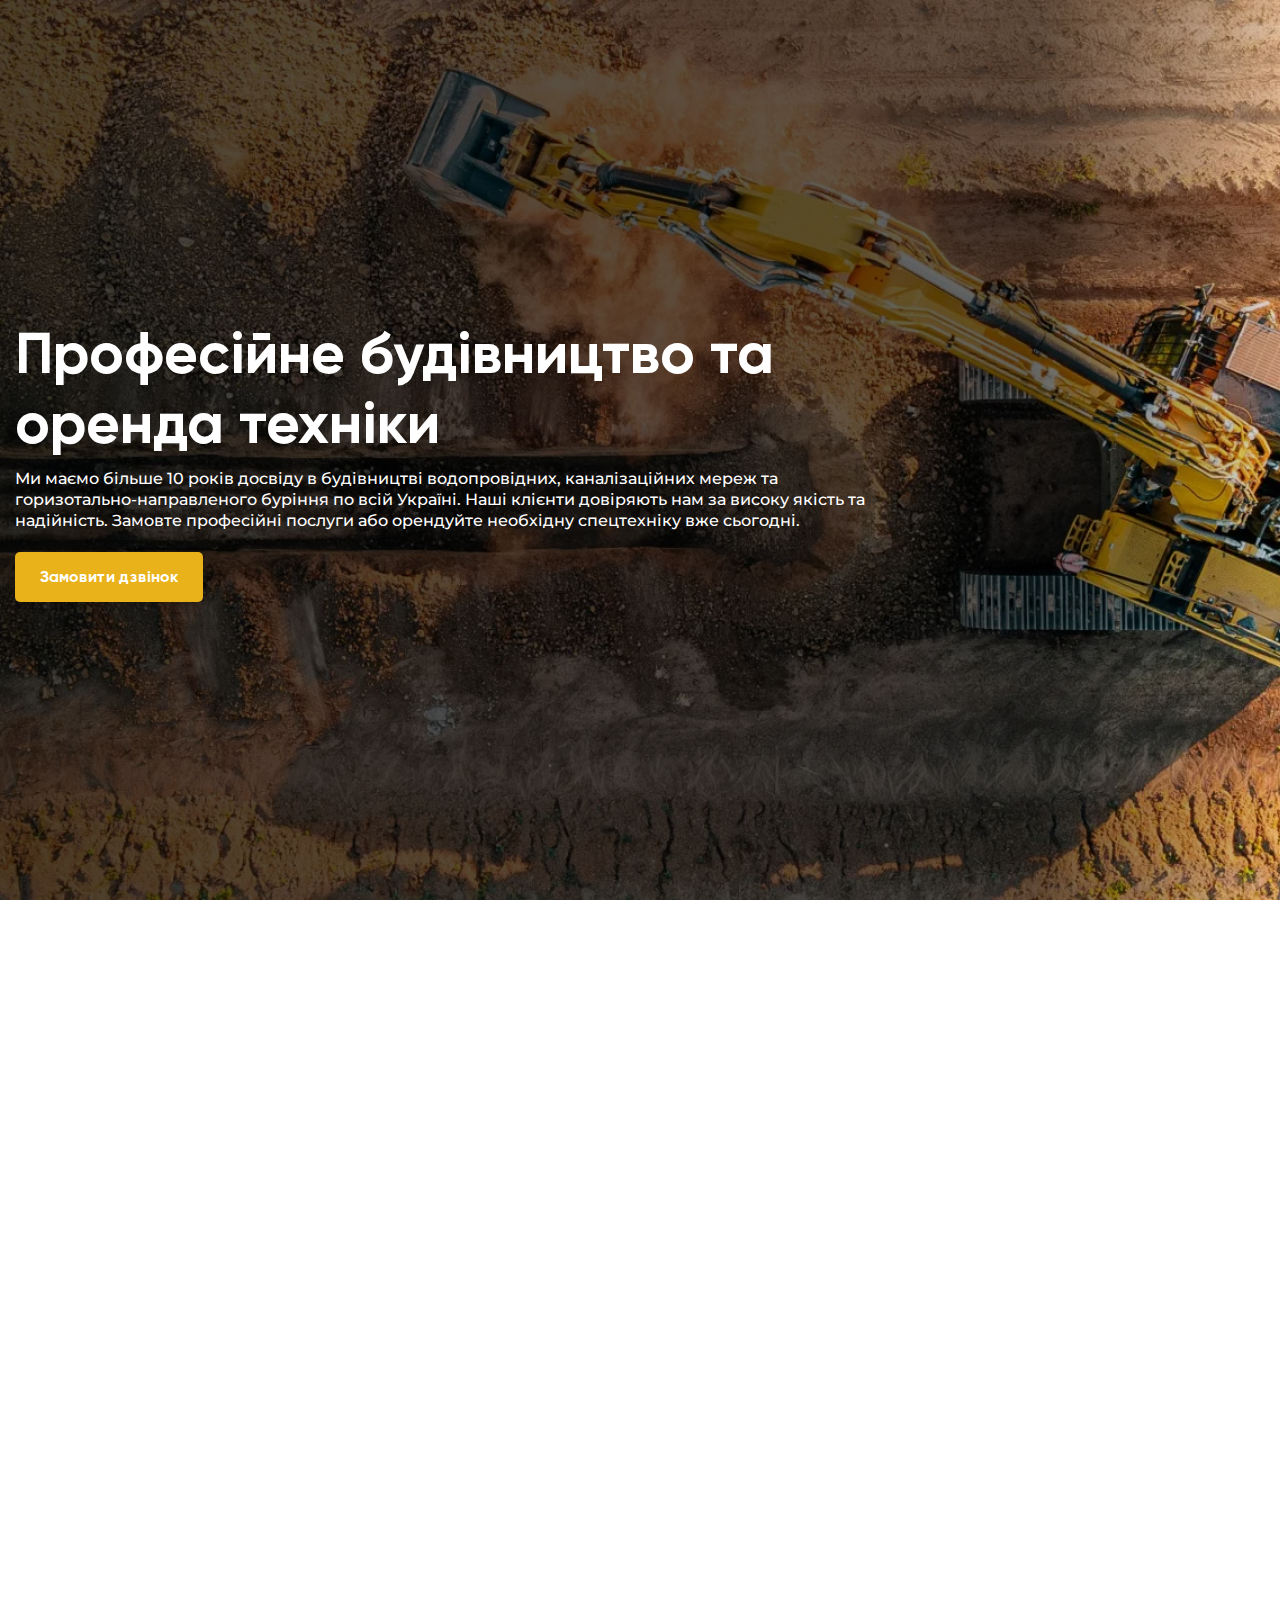
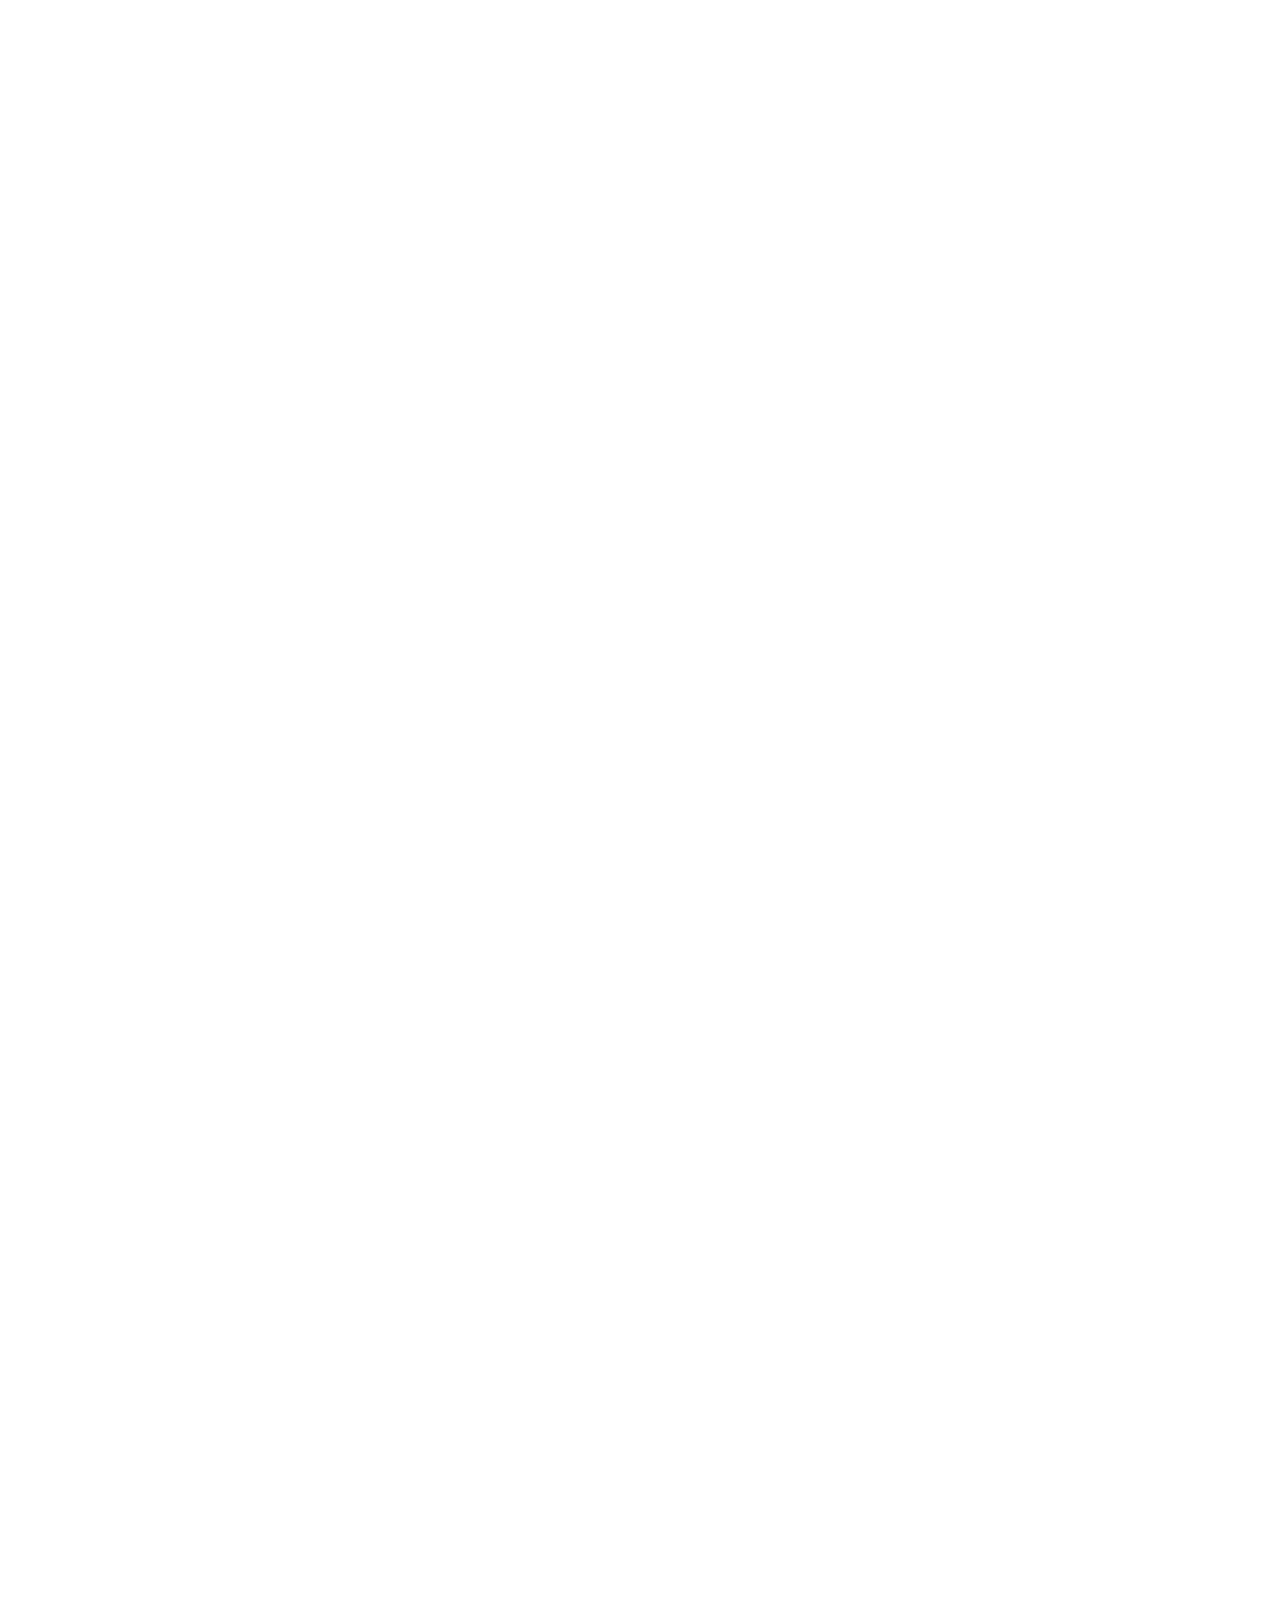
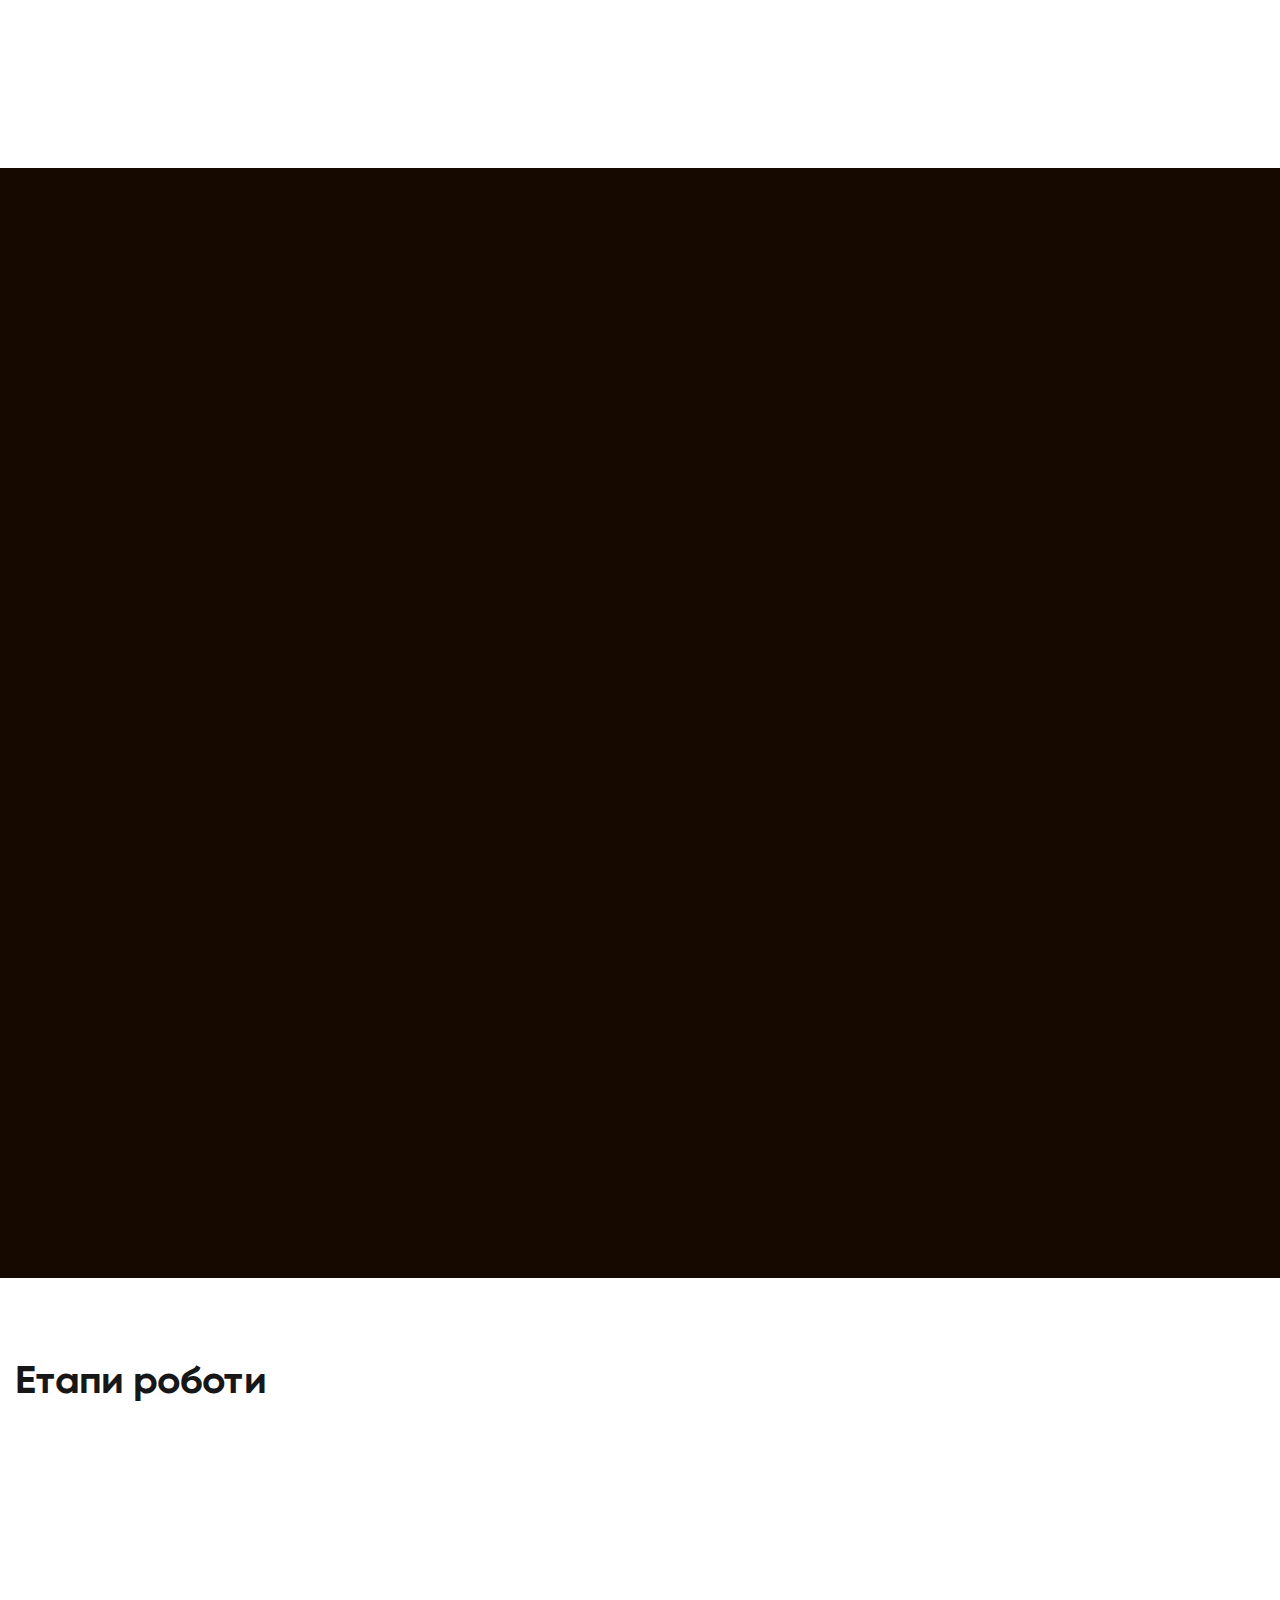
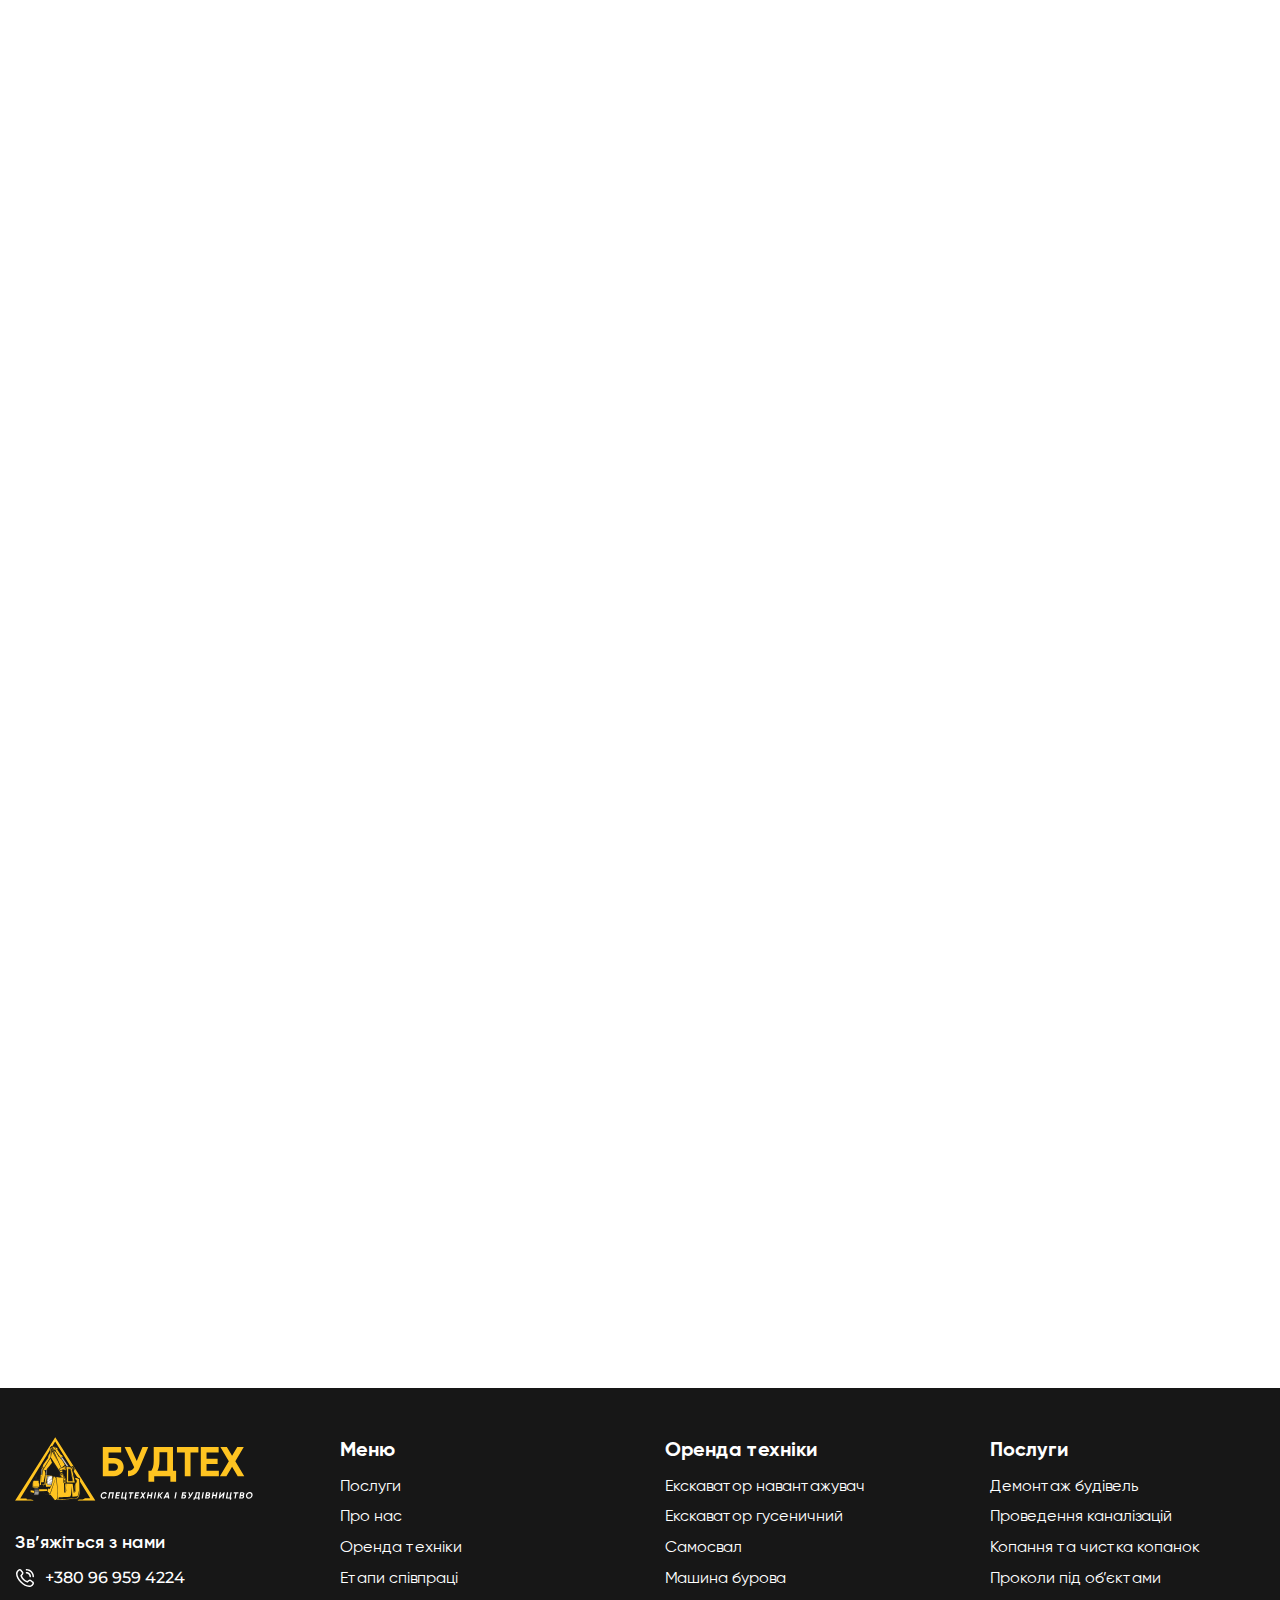
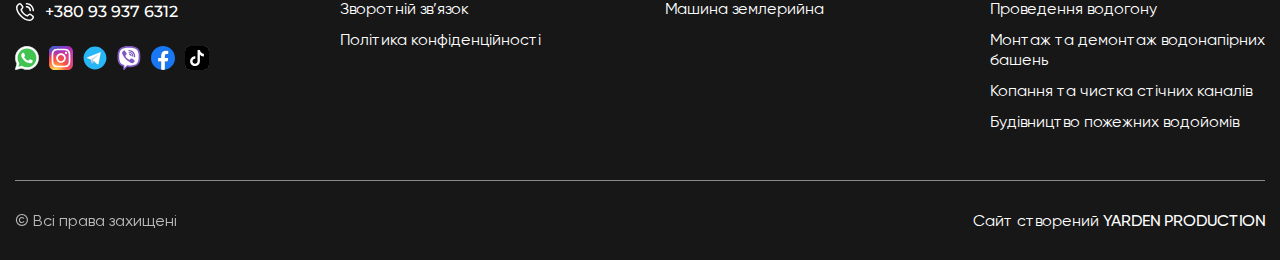
==== commit bd38a2c6: "Add files via upload" ====
--- a/home.html
+++ b/home.html
@@ -6,13 +6,13 @@
 	<meta charset="UTF-8" />
 	<meta name="format-detection" content="telephone=no" />
 	<!-- <style>body{opacity: 0;}</style> -->
-	<link rel="stylesheet" type="text/css" href="css/style.min.css?_v=20240818204253" />
+	<link rel="stylesheet" type="text/css" href="css/style.min.css?_v=20240819195049" />
 	<link rel="shortcut icon" href="favicon.ico" />
 	<!-- <meta name="robots" content="noindex, nofollow"> -->
 	<meta name="viewport" content="width=device-width, initial-scale=1.0" />
 	<link rel="preconnect" href="https://fonts.googleapis.com" />
 	<link rel="preconnect" href="https://fonts.gstatic.com" crossorigin />
-	<link href="https://fonts.googleapis.com/css2?family=Montserrat:wght@100..900&display=swap&_v=20240818204253" rel="stylesheet" />
+	<link href="https://fonts.googleapis.com/css2?family=Montserrat:wght@100..900&display=swap&_v=20240819195049" rel="stylesheet" />
 </head>
 
 <body>
@@ -31,7 +31,7 @@
 					</nav>
 				</div>
 				<div class="header__actions">
-					<ul class="header__social">
+					<ul data-da=".menu__body, 767.98, last" class="header__social">
 						<li>
 							<a href=""><img src="img/social/whatsapp.svg" alt="Whatsapp" /></a>
 						</li>
@@ -43,7 +43,7 @@
 						</li>
 					</ul>
 					<div class="header__contacts">
-						<a href="mailto:380969594224" class="header__phone">+380 96 959 4224</a>
+						<a data-da=".menu__body, 767.98, last" href="mailto:380969594224" class="header__phone">+380 96 959 4224</a>
 						<div class="header__description">Приймаємо дзвінки цілодобово</div>
 					</div>
 					<a data-da=".menu__body, 479.98, last" data-goto-header data-goto=".contacts" href="#" class="header__button button">Замовити дзвінок</a>
@@ -71,7 +71,7 @@
 						<a data-watch data-watch-once data-goto-header data-goto=".contacts" href="#" class="hero__button button button--big">Замовити дзвінок</a>
 					</div>
 					<div class="hero__image">
-						<img src="img/hero/hero.png" alt="Фонова картинка" />
+						<img src="img/hero/hero.webp" alt="Фонова картинка" />
 					</div>
 				</div>
 			</section>
@@ -134,44 +134,52 @@
 						Наші послуги
 					</h2>
 					<div class="services__items">
-						<a data-goto-header data-goto=".contacts" data-watch data-watch-once data-watch-threshold="0.3" href="#" class="services__service service">
+						<a data-goto-header data-goto=".contacts" href="#" data-watch data-watch-once data-watch-threshold="0.3" class="services__service service service--big">
+							<div class="service__body">
+								<h3 class="service__title">Проведення каналізацій</h3>
+							</div>
+							<div class="service__image">
+								<img src="img/services/2.webp" alt="Темна каналізація" />
+							</div>
+						</a>
+						<a data-goto-header data-goto=".contacts" data-watch data-watch-once data-watch-threshold="0.7" href="#" class="services__service service">
 							<div class="service__body">
 								<h3 class="service__title">Демонтаж будівель</h3>
 							</div>
 							<div class="service__image">
-								<img src="img/services/1.jpg" alt="Екскаватор демонтує будівлю" />
-							</div>
-						</a>
-						<a data-goto-header data-goto=".contacts" href="#" data-watch data-watch-once data-watch-threshold="0.6" class="services__service service">
-							<div class="service__body">
-								<h3 class="service__title">Проведення каналізацій</h3>
-							</div>
-							<div class="service__image">
-								<img src="img/services/2.jpg" alt="Темна каналізація" />
-							</div>
-						</a>
-						<a data-goto-header data-goto=".contacts" href="#" data-watch data-watch-once data-watch-threshold="0.9" class="services__service service">
+								<img src="img/services/1.webp" alt="Екскаватор демонтує будівлю" />
+							</div>
+						</a>
+						<a data-goto-header data-goto=".contacts" href="#" data-watch data-watch-once data-watch-threshold="0.3" class="services__service service">
 							<div class="service__body">
 								<h3 class="service__title">Копання та чистка копанок</h3>
 							</div>
 							<div class="service__image">
-								<img src="img/services/3.jpg" alt="Копанка з водою" />
-							</div>
-						</a>
-						<a data-goto-header data-goto=".contacts" href="#" data-watch data-watch-once data-watch-threshold="0.3" class="services__service service">
+								<img src="img/services/3.webp" alt="Копанка з водою" />
+							</div>
+						</a>
+						<a data-goto-header data-goto=".contacts" data-watch data-watch-once data-watch-threshold="0.7" href="#" class="services__service service service--big">
+							<div class="service__body">
+								<h3 class="service__title">Проведення водогону</h3>
+							</div>
+							<div class="service__image">
+								<img src="img/services/5.webp" alt="Труби для водогону" />
+							</div>
+						</a>
+						<a data-goto-header data-goto=".contacts" data-watch data-watch-once data-watch-threshold="0.3" href="#" class="services__service service service--big">
+							<div class="service__body">
+								<h3 class="service__title">Корчування дерев</h3>
+							</div>
+							<div class="service__image">
+								<img src="img/services/9.webp" alt="Корчування дерев" />
+							</div>
+						</a>
+						<a data-goto-header data-goto=".contacts" href="#" data-watch data-watch-once data-watch-threshold="0.7" class="services__service service">
 							<div class="service__body">
 								<h3 class="service__title">Проколи під об’єктами</h3>
 							</div>
 							<div class="service__image">
-								<img src="img/services/4.jpg" alt="Ілюстрація проколів" />
-							</div>
-						</a>
-						<a data-goto-header data-goto=".contacts" data-watch data-watch-once data-watch-threshold="0.7" href="#" class="services__service service service--big">
-							<div class="service__body">
-								<h3 class="service__title">Проведення водогону</h3>
-							</div>
-							<div class="service__image">
-								<img src="img/services/5.jpg" alt="Труби для водогону" />
+								<img src="img/services/4.webp" alt="Ілюстрація проколів" />
 							</div>
 						</a>
 						<a data-goto-header data-goto=".contacts" data-watch data-watch-once data-watch-threshold="0.3" href="#" class="services__service service">
@@ -181,25 +189,25 @@
 								</h3>
 							</div>
 							<div class="service__image">
-								<img src="img/services/6.jpg" alt="Водонапірна башня" />
-							</div>
-						</a>
-						<a data-goto-header data-goto=".contacts" data-watch data-watch-once data-watch-threshold="0.6" href="#" class="services__service service">
+								<img src="img/services/6.webp" alt="Водонапірна башня" />
+							</div>
+						</a>
+						<a data-goto-header data-goto=".contacts" data-watch data-watch-once data-watch-threshold="0.5" href="#" class="services__service service">
 							<div class="service__body">
 								<h3 class="service__title">
 									Копання та чистка стічних каналів
 								</h3>
 							</div>
 							<div class="service__image">
-								<img src="img/services/7.jpg" alt="Виритий стічний канал" />
-							</div>
-						</a>
-						<a data-goto-header data-goto=".contacts" data-watch data-watch-once data-watch-threshold="0.9" href="#" class="services__service service">
+								<img src="img/services/7.webp" alt="Виритий стічний канал" />
+							</div>
+						</a>
+						<a data-goto-header data-goto=".contacts" data-watch data-watch-once data-watch-threshold="0.7" href="#" class="services__service service">
 							<div class="service__body">
 								<h3 class="service__title">Будівництво пожежних водойомів</h3>
 							</div>
 							<div class="service__image">
-								<img src="img/services/8.jpg" alt="Пожежний водойом з водою" />
+								<img src="img/services/8.webp" alt="Пожежний водойом з водою" />
 							</div>
 						</a>
 					</div>
@@ -208,7 +216,7 @@
 			<section data-watch data-watch-once data-watch-threshold="0.3" class="page__about about">
 				<div class="about__container">
 					<div class="about__image">
-						<img src="img/about/image.jpg" alt="Багато будівельної техніки" />
+						<img src="img/about/image.webp" alt="Багато будівельної техніки" />
 					</div>
 					<div class="about__body">
 						<h2 class="about__title title">Про нас</h2>
@@ -305,7 +313,7 @@
 						<div class="technique__items">
 							<div data-watch data-watch-once data-watch-threshold="0.2" class="technique__item item-technique">
 								<a data-goto-header data-goto=".contacts" href="#" class="item-technique__image">
-									<img src="img/technique/1.jpg" alt="Екскаватор навантажувач" />
+									<img src="img/technique/1.webp" alt="Екскаватор навантажувач" />
 								</a>
 								<div class="item-technique__body">
 									<div class="item-technique__content">
@@ -324,7 +332,7 @@
 							</div>
 							<div data-watch data-watch-once data-watch-threshold="0.3" class="technique__item item-technique">
 								<a data-goto-header data-goto=".contacts" href="#" class="item-technique__image">
-									<img src="img/technique/2.jpg" alt="Самосвал" />
+									<img src="img/technique/2.webp" alt="Самосвал" />
 								</a>
 								<div class="item-technique__body">
 									<div class="item-technique__content">
@@ -343,7 +351,7 @@
 							</div>
 							<div data-watch data-watch-once data-watch-threshold="0.5" class="technique__item item-technique">
 								<a data-goto-header data-goto=".contacts" href="#" class="item-technique__image">
-									<img src="img/technique/3.jpg" alt="Екскаватор гусенечний" />
+									<img src="img/technique/3.webp" alt="Екскаватор гусенечний" />
 								</a>
 								<div class="item-technique__body">
 									<div class="item-technique__content">
@@ -362,7 +370,7 @@
 							</div>
 							<div data-watch data-watch-once data-watch-threshold="0.6" class="technique__item item-technique">
 								<a data-goto-header data-goto=".contacts" href="#" class="item-technique__image">
-									<img src="img/technique/4.jpg" alt="Землерийна машина" />
+									<img src="img/technique/4.webp" alt="Землерийна машина" />
 								</a>
 								<div class="item-technique__body">
 									<div class="item-technique__content">
@@ -381,7 +389,7 @@
 							</div>
 							<div data-watch data-watch-once data-watch-threshold="0.2" class="technique__item item-technique">
 								<a data-goto-header data-goto=".contacts" href="#" class="item-technique__image">
-									<img src="img/technique/5.jpg" alt="Бурова машина" />
+									<img src="img/technique/5.webp" alt="Бурова машина" />
 								</a>
 								<div class="item-technique__body">
 									<div class="item-technique__content">
@@ -491,34 +499,34 @@
 					</h2>
 					<div data-watch data-watch-once class="partners__items">
 						<div class="partners__item">
-							<img src="img/partners/1.png" alt="АТБ" />
-						</div>
-						<div class="partners__item">
-							<img src="img/partners/2.png" alt="Епіцентр" />
-						</div>
-						<div class="partners__item">
-							<img src="img/partners/3.png" alt="Нова пошта" />
-						</div>
-						<div class="partners__item">
-							<img src="img/partners/4.png" alt="METRO" />
-						</div>
-						<div class="partners__item">
-							<img src="img/partners/5.png" alt="Нова лінія" />
-						</div>
-						<div class="partners__item">
-							<img src="img/partners/6.png" alt="Нафтогаз" />
-						</div>
-						<div class="partners__item">
-							<img src="img/partners/7.png" alt="Ашан" />
-						</div>
-						<div class="partners__item">
-							<img src="img/partners/8.png" alt="Roshen" />
-						</div>
-						<div class="partners__item">
-							<img src="img/partners/9.png" alt="Сільпо" />
-						</div>
-						<div class="partners__item">
-							<img src="img/partners/10.png" alt="OKKO" />
+							<img src="img/partners/1.webp" alt="АТБ" />
+						</div>
+						<div class="partners__item">
+							<img src="img/partners/2.webp" alt="Епіцентр" />
+						</div>
+						<div class="partners__item">
+							<img src="img/partners/3.webp" alt="Нова пошта" />
+						</div>
+						<div class="partners__item">
+							<img src="img/partners/4.webp" alt="METRO" />
+						</div>
+						<div class="partners__item">
+							<img src="img/partners/5.webp" alt="Нова лінія" />
+						</div>
+						<div class="partners__item">
+							<img src="img/partners/6.webp" alt="Нафтогаз" />
+						</div>
+						<div class="partners__item">
+							<img src="img/partners/7.webp" alt="Ашан" />
+						</div>
+						<div class="partners__item">
+							<img src="img/partners/8.webp" alt="Roshen" />
+						</div>
+						<div class="partners__item">
+							<img src="img/partners/9.webp" alt="Сільпо" />
+						</div>
+						<div class="partners__item">
+							<img src="img/partners/10.webp" alt="OKKO" />
 						</div>
 					</div>
 				</div>
@@ -579,14 +587,19 @@
 						</form>
 					</div>
 					<div class="main-contacts__image">
-						<img src="img/contacts/image.jpg" alt="Будівельник з телефоном" />
+						<img src="img/contacts/image.webp" alt="Будівельник з телефоном" />
 					</div>
 				</div>
 			</section>
 		</main>
-		<a href="#" data-popup="#phone-popup" class="page__phone phone">
-			<img src="img/icons/phone.svg" alt="Телефон" />
-		</a>
+		<div class="page__phone phone">
+			<a href="#" data-popup="#phone-popup" class="phone__body">
+				<img src="img/icons/phone.svg" alt="Телефон" />
+			</a>
+			<div class="phone__circle circle circle--1"></div>
+			<div class="phone__circle circle circle--2"></div>
+			<div class="phone__circle circle circle--3"></div>
+		</div>
 		<footer class="footer">
 			<div class="footer__container">
 				<div class="footer__upper">
@@ -760,7 +773,7 @@
 		</div>
 
 	</div>
-	<script src="js/app.min.js?_v=20240818204253"></script>
+	<script src="js/app.min.js?_v=20240819195049"></script>
 </body>
 
 </html>--- a/css/style.min.css
+++ b/css/style.min.css
@@ -1 +1 @@
-@font-face{font-family:Gilroy;font-display:swap;src:url(../fonts/Gilroy-Bold.woff2) format("woff2");font-weight:700;font-style:normal}@font-face{font-family:Gilroy;font-display:swap;src:url(../fonts/Gilroy-ExtraBold.woff2) format("woff2");font-weight:800;font-style:normal}@font-face{font-family:Gilroy;font-display:swap;src:url(../fonts/Gilroy-SemiBold.woff2) format("woff2");font-weight:600;font-style:normal}@font-face{font-family:Gilroy;font-display:swap;src:url(../fonts/Gilroy-Regular.woff2) format("woff2");font-weight:400;font-style:normal}@font-face{font-family:Gilroy;font-display:swap;src:url(../fonts/Gilroy-Medium.woff2) format("woff2");font-weight:500;font-style:normal}*{padding:0;margin:0;border:0}*,*::after,*::before{box-sizing:border-box}*::after,*::before{display:inline-block}body,html{height:100%;min-width:320px}body{color:#171717;line-height:1;font-family:Gilroy,sans-serif;font-size:1rem;-ms-text-size-adjust:100%;-moz-text-size-adjust:100%;-webkit-text-size-adjust:100%;-webkit-font-smoothing:antialiased;-moz-osx-font-smoothing:grayscale}button,input,textarea{font-family:Gilroy,sans-serif;font-size:inherit;line-height:inherit;color:inherit;background-color:rgba(0,0,0,0)}input,textarea{width:100%}label{display:inline-block}button,option,select{cursor:pointer}a{display:inline-block;color:inherit;text-decoration:none}ul li{list-style:none}img{vertical-align:top}h1,h2,h3,h4,h5,h6{font-weight:inherit;font-size:inherit}.lock body{overflow:hidden;touch-action:none;-ms-scroll-chaining:none;overscroll-behavior:none}.wrapper{min-height:100vh;display:flex;flex-direction:column;overflow:hidden}@supports (overflow:clip){.wrapper{overflow:clip}}.wrapper>main{flex:1 1 auto}.wrapper>*{min-width:0}[class*=__container]{max-width:83.125rem;margin:0 auto;padding:0 .9375rem}[class*="--gc"]{display:grid;min-width:0;grid-template-columns:.9375rem 1fr minmax(auto,81.25rem) 1fr .9375rem}[class*="--gc"]>*{min-width:0;grid-column:3/4}.menu__list{display:flex;align-items:center;-webkit-column-gap:1.875rem;-moz-column-gap:1.875rem;column-gap:1.875rem;flex-wrap:wrap;row-gap:.3125rem}.menu__link{font-style:normal;font-weight:500;font-size:1.125rem;transition:color .3s;line-height:1.3}.icon-menu{display:none}body::after{content:"";background-color:rgba(0,0,0,.5);position:fixed;width:100%;height:100%;top:0;left:0;opacity:0;transition:opacity .8s ease 0s;pointer-events:none;z-index:149}.popup-show body::after{opacity:1}.popup{position:fixed;top:0;left:0;bottom:0;right:0;padding:30px 10px;transition:visibility .8s ease 0s;visibility:hidden;pointer-events:none}.popup_show{z-index:150;visibility:visible;overflow:auto;pointer-events:auto}.popup_show .popup__content{visibility:visible;-webkit-transform:scale(1);transform:scale(1)}.popup__wrapper{flex-direction:column;min-height:100%;flex:1 1 auto;width:100%;display:flex;justify-content:center;align-items:center}.popup__content{visibility:hidden;-webkit-transform:scale(0);transform:scale(0);transition:-webkit-transform .3s ease 0s;transition:transform .3s ease 0s;transition:transform .3s ease 0s,-webkit-transform .3s ease 0s;background-color:#fb0;padding:20px;width:100%;max-width:900px;border-radius:20px}.lock .popup__content{visibility:visible}.popup__upper{display:flex;justify-content:space-between;gap:1.25rem}.popup__upper:not(:last-child){margin-bottom:1.25rem}.popup__title{font-size:1.625rem;font-weight:600}.popup__items{display:flex;flex-direction:column;row-gap:.75rem}.popup__item a{display:inline-flex;align-items:center;-webkit-column-gap:.625rem;-moz-column-gap:.625rem;column-gap:.625rem;font-size:1.125rem;font-weight:500}.popup__item img{flex:0 0 1.375rem;width:1.375rem;height:1.375rem}.ibg{width:100%;height:100%;-o-object-fit:cover;object-fit:cover}.ibg--top{-o-object-position:top;object-position:top}.ibg--bottom{-o-object-position:bottom;object-position:bottom}.ibg--left{-o-object-position:left;object-position:left}.ibg--right{-o-object-position:right;object-position:right}.ibg--contain{-o-object-fit:contain;object-fit:contain}.button{text-align:center;padding:.625rem .9375rem;border-radius:.3125rem;background-color:#e9b21a;box-shadow:2px 2px 6px 0 rgba(15,11,0,.2);font-weight:700;line-height:1.3;color:#fff;transition:background-color .3s}.button--big{font-size:1.125rem;padding:.9375rem 1.5625rem}.title{line-height:normal;font-weight:700}.text{font-family:Montserrat,sans-serif;line-height:1.3}.text p:not(:last-child){margin-bottom:.625rem}.input{border-radius:.3125rem;padding:.9375rem 1.25rem;background-color:#fff;color:#171717}.input::-webkit-input-placeholder{line-height:1.3;opacity:.7}.input:-ms-input-placeholder{line-height:1.3;opacity:.7}.input::-ms-input-placeholder{line-height:1.3;opacity:.7}.input::placeholder{line-height:1.3;opacity:.7}.header{background-color:#fff;position:fixed;width:100%;top:0;left:0;z-index:50;transition:all .3s;opacity:0;visibility:hidden}.header._header-scroll{opacity:1;visibility:visible}.header__container{min-height:3.125rem;padding-top:.625rem;padding-bottom:.625rem;display:flex;align-items:center;-webkit-column-gap:2.5rem;-moz-column-gap:2.5rem;column-gap:2.5rem}.header__logo{position:relative;z-index:5}.header__logo img{max-width:100%}.header__menu{flex:1 1 auto;display:flex;align-items:center;justify-content:center}.header__actions{display:flex;align-items:center;-webkit-column-gap:1.25rem;-moz-column-gap:1.25rem;column-gap:1.25rem}.header__social{align-items:center;flex-wrap:wrap;gap:.625rem;display:none}.header__contacts{display:none}.header__phone{font-size:1.125rem;display:block;font-weight:500;line-height:normal;letter-spacing:.01rem}.header__description{font-size:.625rem;line-height:normal}.header__button{position:relative;z-index:5;flex-shrink:0}.footer{background-color:#171717;color:#fff}.footer__upper{position:relative;display:flex;-webkit-column-gap:3.125rem;-moz-column-gap:3.125rem;column-gap:3.125rem;display:grid;grid-template-columns:repeat(4,1fr);row-gap:2.5rem}.footer__upper:not(:last-child)::after{content:"";position:absolute;bottom:0;left:0;width:100%;height:.0625rem;background-color:#fff;opacity:.5}.footer__main{flex:0 0 15.625rem}.footer__bottom{line-height:normal;display:flex;justify-content:space-between;align-items:center;-webkit-column-gap:1.875rem;-moz-column-gap:1.875rem;column-gap:1.875rem;padding:1.875rem 0}.footer__copyright{opacity:.7}.footer__powered-by a{transition:opacity .3s;font-weight:500}.main-footer__logo:not(:last-child){margin-bottom:1.875rem}.main-footer__contacts:not(:last-child){margin-bottom:1.25rem}.main-footer__title{font-size:1.125rem;line-height:normal;font-weight:600}.main-footer__title:not(:last-child){margin-bottom:.9375rem}.main-footer__items{font-family:Montserrat;font-weight:500;line-height:normal}.main-footer__items li:not(:last-child){margin-bottom:.625rem}.main-footer__items a{justify-content:flex-start;display:inline-flex;align-items:center;-webkit-column-gap:.625rem;-moz-column-gap:.625rem;column-gap:.625rem}.main-footer__social{display:flex;gap:.625rem;flex-wrap:wrap}.main-footer__social a{transition:opacity .3s}.spollers-footer__title{font-size:20px;line-height:normal;font-weight:700;list-style:none;position:relative}.spollers-footer__title::-webkit-details-marker,.spollers-footer__title::marker{display:none}._spoller-init .spollers-footer__title{cursor:pointer}._spoller-init .spollers-footer__title::after,._spoller-init .spollers-footer__title::before{content:"";position:absolute;right:10px;top:50%;background-color:#fff;height:2px;width:10px;transition:-webkit-transform .5s ease 0s;transition:transform .5s ease 0s;transition:transform .5s ease 0s,-webkit-transform .5s ease 0s}._spoller-init .spollers-footer__title::before{-webkit-transform:translate(-75%,-50%) rotate(40deg);transform:translate(-75%,-50%) rotate(40deg)}._spoller-init .spollers-footer__title::after{-webkit-transform:translate(0,-50%) rotate(-40deg);transform:translate(0,-50%) rotate(-40deg)}._spoller-init .spollers-footer__title._spoller-active::before{width:.75rem;-webkit-transform:translateX(-75%) rotate(-40deg);transform:translateX(-75%) rotate(-40deg)}._spoller-init .spollers-footer__title._spoller-active::after{width:.75rem;-webkit-transform:rotate(40deg);transform:rotate(40deg)}._spoller-init ._spoller-init .spollers-footer__title{position:relative;width:100%;text-align:left}._spoller-init ._spoller-init .spollers-footer__title::after,._spoller-init ._spoller-init .spollers-footer__title::before{content:"";position:absolute;right:0;top:.75rem;height:.0625rem;transition:all .3s ease 0s;width:.625rem;background-color:#000}._spoller-init ._spoller-init .spollers-footer__title::before{-webkit-transform:rotate(40deg);transform:rotate(40deg);right:.4375rem}._spoller-init ._spoller-init .spollers-footer__title::after{-webkit-transform:rotate(-40deg);transform:rotate(-40deg)}._spoller-init .spollers-footer__title._spoller-active::before{-webkit-transform:rotate(-40deg);transform:rotate(-40deg)}._spoller-init .spollers-footer__title._spoller-active::after{-webkit-transform:rotate(40deg);transform:rotate(40deg)}.spollers-footer__body{padding-top:.9375rem}.spollers-footer__list li{line-height:1.3}.spollers-footer__list li:not(:last-child){margin-bottom:.625rem}.hero{min-height:100vh;position:relative;color:#fff}.hero__container{min-height:100vh;padding-top:4.375rem;padding-bottom:3.125rem;display:flex;align-items:center}.hero__body{position:relative;z-index:2}.hero__body>*:not(:last-child){margin-bottom:1.25rem}.hero__title{max-width:53.125rem;font-weight:700;line-height:1.2}.hero__title:not(:last-child){margin-bottom:.625rem}.hero__text{max-width:53.125rem;font-family:Montserrat,sans-serif;font-weight:500;line-height:1.3}.hero__text p:not(:last-child){margin-bottom:.3125rem}.hero__image::after{content:"";background:linear-gradient(270deg,rgba(0,0,0,.1) 0,rgba(0,0,0,.6) 19.21%,rgba(0,0,0,.7) 100%,rgba(0,0,0,0) 120.29%);width:100%;height:100%;position:absolute;top:0;left:0;z-index:1}.hero__image img{z-index:-1;position:absolute;-o-object-fit:cover;object-fit:cover;width:100%;height:100%;top:0;left:0}.benefits__items{display:grid;grid-template-columns:repeat(auto-fill,minmax(18.125rem,auto));gap:1.875rem;align-items:start;justify-content:center}.benefits__item{display:flex;flex-direction:column;row-gap:1.25rem;align-items:center}.benefits__icon{width:5.3125rem;height:5.3125rem;background-color:#e9b21a;display:flex;align-items:center;justify-content:center;border-radius:50%}.benefits__icon img{width:2.8125rem;height:2.8125rem;flex:0 0 2.8125rem}.benefits__body{text-align:center}.benefits__body>*:not(:last-child){margin-bottom:.625rem}.benefits__title{font-size:1.5rem;line-height:1.3;font-weight:600}.services__items{display:grid;grid-template-columns:repeat(3,1fr);gap:.9375rem}.service{min-height:17.5rem;position:relative;display:flex;align-items:flex-end;overflow:hidden}.service__body{margin-right:3.75rem;position:relative;z-index:2;background-color:#e9b21a;padding:.625rem 1.25rem;width:100%;margin-bottom:-.0625rem;border-radius:0 .0625rem 0 0}.service__body::before{content:"";position:absolute;bottom:0;right:0;-webkit-transform:translate(3.0625rem,0);transform:translate(3.0625rem,0);display:block;width:3.125rem;height:calc(100% + .0625rem);background-color:#e9b21a;clip-path:polygon(0 0,100% 100%,0 100%)}.service__title{line-height:1.3;font-size:1.5rem;font-weight:700;color:#fff;padding-bottom:.0625rem}.service__image img{width:100%;height:100%;position:absolute;top:0;left:0;-o-object-fit:cover;object-fit:cover;transition:-webkit-transform .3s;transition:transform .3s;transition:transform .3s,-webkit-transform .3s}.service__image::after{content:"";transition:opacity .3s;width:100%;height:100%;position:absolute;top:0;left:0;background:linear-gradient(0deg,rgba(0,0,0,.25) 0,rgba(0,0,0,.25) 100%)}.about__container{display:flex;-webkit-column-gap:2.1875rem;-moz-column-gap:2.1875rem;column-gap:2.1875rem}.about__image{flex:0 0 31.25rem;position:relative}.about__image img{max-width:100%}.about__body{flex:1 1 auto}.about__title:not(:last-child){margin-bottom:.9375rem}.technique__wrapper{background-color:#160a00}.technique__title{color:#fff}.technique__title:not(:last-child){margin-bottom:1.25rem}.technique__items{display:grid;grid-template-columns:repeat(auto-fill,minmax(18.125rem,auto));gap:1.25rem}.item-technique{background-color:#fff;border-radius:.3125rem;overflow:hidden}.item-technique__image{overflow:hidden;display:block;position:relative;padding-bottom:64.5161290323%}.item-technique__image img{transition:-webkit-transform .3s;transition:transform .3s;transition:transform .3s,-webkit-transform .3s;position:absolute;top:0;left:0;width:100%;height:100%;-o-object-fit:cover;object-fit:cover;max-width:100%}.item-technique__image::after{content:"";transition:opacity .3s;width:100%;height:100%;position:absolute;top:0;left:0;background:linear-gradient(0deg,rgba(0,0,0,.15) 0,rgba(0,0,0,.15) 100%)}.item-technique__body{padding:.9375rem 1.25rem 1.25rem 1.25rem;display:flex;flex-direction:column;gap:.9375rem}.item-technique__title{font-size:1.25rem;font-style:normal;font-weight:600;line-height:1.3}.item-technique__title:not(:last-child){margin-bottom:.625rem}.item-technique__features{font-family:Montserrat;font-size:.875rem;line-height:1.3;display:flex;flex-direction:column;gap:.625rem}.item-technique__features li{display:flex;align-items:flex-start;gap:.625rem}.item-technique__features li::before{content:"";width:.375rem;height:.375rem;max-height:.375rem;background-color:#e9b21a;flex:0 0 .375rem;border-radius:50%;margin-top:.4285714286em;display:block}.item-technique__price{font-family:Montserrat;font-size:1.125rem;font-weight:500;line-height:1.3;text-align:center}.item-technique__button{width:100%}.steps__title:not(:last-child){margin-bottom:1.875rem}.steps__items{display:grid;grid-template-columns:repeat(auto-fit,minmax(14.375rem,auto));-webkit-column-gap:1.875rem;-moz-column-gap:1.875rem;column-gap:1.875rem;row-gap:2.5rem;justify-content:space-between}.item-steps{display:flex;flex-direction:column;gap:.9375rem}.item-steps__counter{display:flex}.item-steps__counter span{margin-left:-.0625rem;border-radius:.09375rem 0 0 0;min-height:3.75rem;padding:.625rem 1.25rem;background:#e9b21a;display:block;color:#190c00;font-size:2rem;line-height:1.2;font-weight:600}.item-steps__icon{border-radius:0 .09375rem 0 0;padding:.625rem;height:3.75rem;width:3.75rem;position:relative}.item-steps__icon::before{content:"";width:100%;height:100%;background-color:#e9b21a;position:absolute;top:0;left:0;clip-path:polygon(100% 0,0 100%,100% 100%);z-index:-1}.item-steps__icon img{width:2.5rem;height:2.5rem}.item-steps__title{font-weight:600;font-size:1.125rem;line-height:1.2}.item-steps__title:not(:last-child){margin-bottom:.3125rem}.item-steps__text{font-size:.875rem;line-height:1.3}.partners__title:not(:last-child){margin-bottom:1.25rem}.partners__items{justify-content:space-around;align-items:center;gap:1.875rem}.partners__item{align-self:center}.partners__item img{display:block;margin:0 auto;max-width:100%}.upper-contacts:not(:last-child){margin-bottom:.3125rem}.main-contacts{position:relative}.main-contacts__container{display:flex;align-items:center;justify-content:space-between;-webkit-column-gap:2.5rem;-moz-column-gap:2.5rem;column-gap:2.5rem}.main-contacts__image{display:none}.contacts-call-us{position:relative;z-index:2;background-color:#e9b21a;padding:2.5rem;border-radius:.625rem;width:100%}.contacts-call-us__title{font-size:1.875rem;font-weight:700;line-height:1.3}.contacts-call-us__title:not(:last-child){margin-bottom:1.25rem}.contacts-call-us__list li:not(:last-child){margin-bottom:1.25rem}.contacts-call-us__list img{flex:0 0 1.625rem;width:1.625rem;height:1.625rem}.contacts-call-us__list a{font-size:1.25rem;font-weight:500;line-height:1.3;display:inline-flex;align-items:center;gap:.9375rem}.contacts-form{position:relative;width:100%;z-index:2;padding:3.75rem 3.125rem;display:flex;flex-direction:column;row-gap:1.875rem;background-color:#190c00;color:#fff;border-radius:.625rem}.contacts-form__title{font-family:Montserrat;font-size:2.25rem;font-weight:600;line-height:1.2}.contacts-form__title:not(:last-child){margin-bottom:.625rem}.contacts-form__description{line-height:1.3;font-size:.875rem}.contacts-form__items .contacts-form__item:not(:last-child){margin-bottom:1.25rem}.contacts-form__label{font-size:1.25rem;font-weight:500;line-height:1.3}.contacts-form__label:not(:last-child){margin-bottom:.625rem}.contacts-form__textarea{min-height:7.5rem;resize:vertical}.contacts-form__button{font-size:1.125rem;width:100%;padding:.9375rem 1.5625rem}.phone{visibility:hidden;opacity:0;z-index:50;position:fixed;bottom:1.25rem;right:1.25rem;background-color:#e9b21a;padding:.9375rem;border-radius:50%;cursor:pointer;box-shadow:0 0 16px 4px rgba(233,178,26,.5);transition:all .3s}.phone._active{visibility:visible;opacity:1;transition:opacity .5s 5s,box-shadow .5s}.phone img{width:2.1875rem;height:2.1875rem}._watcher-view.about .about__image,._watcher-view.about .about__text p,._watcher-view.about .about__title,._watcher-view.benefits__item .benefits__icon,._watcher-view.benefits__item .benefits__icon img,._watcher-view.benefits__item .benefits__text,._watcher-view.benefits__item .benefits__title,._watcher-view.contacts .upper-contacts__title,._watcher-view.contacts-call-us,._watcher-view.contacts-call-us .contacts-call-us__list li,._watcher-view.contacts-call-us .contacts-call-us__title,._watcher-view.contacts-form,._watcher-view.contacts-form .contacts-form__button,._watcher-view.contacts-form .contacts-form__description,._watcher-view.contacts-form .contacts-form__items .contacts-form__item,._watcher-view.contacts-form .contacts-form__title,._watcher-view.hero__button,._watcher-view.hero__text,._watcher-view.hero__title,._watcher-view.item-steps .item-steps__counter span,._watcher-view.item-steps .item-steps__icon,._watcher-view.item-steps .item-steps__text,._watcher-view.item-steps .item-steps__title,._watcher-view.item-technique,._watcher-view.item-technique .item-technique__features li,._watcher-view.item-technique .item-technique__title,._watcher-view.partners__items .partners__item,._watcher-view.partners__title,._watcher-view.service .service__body,._watcher-view.service .service__image img,._watcher-view.service .service__image::after,._watcher-view.services__title,._watcher-view.technique__title{opacity:1;-webkit-transform:translate(0,0) scale(1);transform:translate(0,0) scale(1)}._watcher-view.contacts .main-contacts__image{opacity:1}._watcher-view .service .service__image::after{opacity:1;transition:opacity 1s 0s}.hero__title{transition:opacity 1s .3s,-webkit-transform .8s .3s;transition:opacity 1s .3s,transform .8s .3s;transition:opacity 1s .3s,transform .8s .3s,-webkit-transform .8s .3s;opacity:0;-webkit-transform:translateY(1.875rem);transform:translateY(1.875rem)}.hero__text{transition:opacity 1s .6s,-webkit-transform .8s .6s;transition:opacity 1s .6s,transform .8s .6s;transition:opacity 1s .6s,transform .8s .6s,-webkit-transform .8s .6s;opacity:0;-webkit-transform:translateY(.9375rem);transform:translateY(.9375rem)}.hero__button{transition:opacity 1s 1s,background-color .3s,-webkit-transform .8s 1s;transition:opacity 1s 1s,transform .8s 1s,background-color .3s;transition:opacity 1s 1s,transform .8s 1s,background-color .3s,-webkit-transform .8s 1s;opacity:0;-webkit-transform:translateY(.9375rem);transform:translateY(.9375rem)}.benefits__icon{transition:opacity .5s .3s,-webkit-transform .3s .3s;transition:opacity .5s .3s,transform .3s .3s;transition:opacity .5s .3s,transform .3s .3s,-webkit-transform .3s .3s;opacity:0;-webkit-transform:translateY(1.875rem);transform:translateY(1.875rem)}.benefits__icon img{-webkit-transform:translateY(.9375rem);transform:translateY(.9375rem);transition:opacity .7s .5s,-webkit-transform .5s .5s;transition:opacity .7s .5s,transform .5s .5s;transition:opacity .7s .5s,transform .5s .5s,-webkit-transform .5s .5s;opacity:0}.benefits__title{transition:opacity .5s .4s,-webkit-transform .5s .4s;transition:opacity .5s .4s,transform .5s .4s;transition:opacity .5s .4s,transform .5s .4s,-webkit-transform .5s .4s;opacity:0;-webkit-transform:translateY(.9375rem);transform:translateY(.9375rem)}.benefits__text{transition:opacity .5s .5s,-webkit-transform .5s .5s;transition:opacity .5s .5s,transform .5s .5s;transition:opacity .5s .5s,transform .5s .5s,-webkit-transform .5s .5s;opacity:0;-webkit-transform:translateY(.625rem);transform:translateY(.625rem)}.services__title{transition:opacity .7s .3s,-webkit-transform .5s .3s;transition:opacity .7s .3s,transform .5s .3s;transition:opacity .7s .3s,transform .5s .3s,-webkit-transform .5s .3s;opacity:0;-webkit-transform:translate(-1.25rem,.625rem);transform:translate(-1.25rem,.625rem)}.service__body{transition:opacity .5s .7s,-webkit-transform .5s .7s;transition:opacity .5s .7s,transform .5s .7s;transition:opacity .5s .7s,transform .5s .7s,-webkit-transform .5s .7s;opacity:0;-webkit-transform:translate(-1.25rem,.625rem);transform:translate(-1.25rem,.625rem)}.service__image img{-webkit-transform:scale(1.05);transform:scale(1.05);opacity:0;transition:opacity .5s 0s,-webkit-transform .3s 0s;transition:opacity .5s 0s,transform .3s 0s;transition:opacity .5s 0s,transform .3s 0s,-webkit-transform .3s 0s}.service__image::after{opacity:0;transition:opacity 1s 0s}.about__title{transition:opacity .5s .4s,-webkit-transform .5s .4s;transition:opacity .5s .4s,transform .5s .4s;transition:opacity .5s .4s,transform .5s .4s,-webkit-transform .5s .4s;opacity:0;-webkit-transform:translateY(.9375rem);transform:translateY(.9375rem)}.about__text p{transition:all .5s .4s;opacity:0;-webkit-transform:translateY(.625rem);transform:translateY(.625rem)}.about__text p:nth-child(2){transition-delay:.6s}.about__text p:nth-child(3){transition-delay:.8s}.about__text p:nth-child(4){transition-delay:1s}.about__image{transition:all 1s .3s;opacity:0;-webkit-transform:translateX(-1.25rem);transform:translateX(-1.25rem)}.technique__title{transition:opacity .7s .3s,-webkit-transform .5s .3s;transition:opacity .7s .3s,transform .5s .3s;transition:opacity .7s .3s,transform .5s .3s,-webkit-transform .5s .3s;opacity:0;-webkit-transform:translate(-1.25rem,.625rem);transform:translate(-1.25rem,.625rem)}.item-technique{transition:opacity .7s .3s,-webkit-transform .5s .3s;transition:opacity .7s .3s,transform .5s .3s;transition:opacity .7s .3s,transform .5s .3s,-webkit-transform .5s .3s;-webkit-transform:translateY(1.25rem);transform:translateY(1.25rem);opacity:0}.item-technique__title{transition:opacity .5s .7s,-webkit-transform .3s .7s;transition:opacity .5s .7s,transform .3s .7s;transition:opacity .5s .7s,transform .3s .7s,-webkit-transform .3s .7s;opacity:0}.item-technique__features li{transition:opacity .5s .7s,-webkit-transform .3s .7s;transition:opacity .5s .7s,transform .3s .7s;transition:opacity .5s .7s,transform .3s .7s,-webkit-transform .3s .7s;-webkit-transform:translateY(.3125rem);transform:translateY(.3125rem);opacity:0}.item-technique__features li:nth-child(2){transition-delay:.8s}.item-technique__features li:nth-child(3){transition-delay:.9s}.item-technique__features li:nth-child(4){transition-delay:1s}.item-technique__features li:nth-child(5){transition-delay:1.2s}.item-steps__title{transition:opacity .7s 1s,-webkit-transform .5s 1s;transition:opacity .7s 1s,transform .5s 1s;transition:opacity .7s 1s,transform .5s 1s,-webkit-transform .5s 1s;-webkit-transform:translateY(.625rem);transform:translateY(.625rem);opacity:0}.item-steps__text{transition:opacity .7s 1.2s,-webkit-transform .5s 1.2s;transition:opacity .7s 1.2s,transform .5s 1.2s;transition:opacity .7s 1.2s,transform .5s 1.2s,-webkit-transform .5s 1.2s;-webkit-transform:translateY(.9375rem);transform:translateY(.9375rem);opacity:0}.item-steps__counter span{-webkit-transform:translateX(-3.75rem);transform:translateX(-3.75rem);opacity:0;transition:opacity .5s 0s,-webkit-transform .7s .5s;transition:opacity .5s 0s,transform .7s .5s;transition:opacity .5s 0s,transform .7s .5s,-webkit-transform .7s .5s}.item-steps__icon{opacity:0;transition:opacity .7s .5s}.partners__title{transition:opacity .7s .3s,-webkit-transform .5s .3s;transition:opacity .7s .3s,transform .5s .3s;transition:opacity .7s .3s,transform .5s .3s,-webkit-transform .5s .3s;opacity:0;-webkit-transform:translate(-1.25rem,.625rem);transform:translate(-1.25rem,.625rem)}.partners__items .partners__item{transition:opacity .7s .5s,-webkit-transform .5s .5s;transition:opacity .7s .5s,transform .5s .5s;transition:opacity .7s .5s,transform .5s .5s,-webkit-transform .5s .5s;-webkit-transform:translateY(.625rem);transform:translateY(.625rem);opacity:0}.partners__items .partners__item:nth-child(2){transition-delay:.6s}.partners__items .partners__item:nth-child(3){transition-delay:.7s}.partners__items .partners__item:nth-child(4){transition-delay:.8s}.partners__items .partners__item:nth-child(5){transition-delay:.9s}.partners__items .partners__item:nth-child(6){transition-delay:1s}.partners__items .partners__item:nth-child(7){transition-delay:1.1s}.partners__items .partners__item:nth-child(8){transition-delay:1.2s}.partners__items .partners__item:nth-child(9){transition-delay:1.3s}.partners__items .partners__item:nth-child(10){transition-delay:1.4s}.upper-contacts__title{transition:opacity .7s 0s,-webkit-transform .5s 0s;transition:opacity .7s 0s,transform .5s 0s;transition:opacity .7s 0s,transform .5s 0s,-webkit-transform .5s 0s;opacity:0;-webkit-transform:translate(-1.25rem,.625rem);transform:translate(-1.25rem,.625rem)}.contacts-call-us{transition:opacity .7s .3s,-webkit-transform .5s .3s;transition:opacity .7s .3s,transform .5s .3s;transition:opacity .7s .3s,transform .5s .3s,-webkit-transform .5s .3s;-webkit-transform:translateY(1.25rem);transform:translateY(1.25rem);opacity:0}.contacts-call-us__title{transition:opacity .7s .5s,-webkit-transform .5s .5s;transition:opacity .7s .5s,transform .5s .5s;transition:opacity .7s .5s,transform .5s .5s,-webkit-transform .5s .5s;opacity:0}.contacts-call-us__list li{transition:opacity .5s 1s,-webkit-transform .3s 1s;transition:opacity .5s 1s,transform .3s 1s;transition:opacity .5s 1s,transform .3s 1s,-webkit-transform .3s 1s;-webkit-transform:translateY(.3125rem);transform:translateY(.3125rem);opacity:0}.contacts-call-us__list li:nth-child(2){transition-delay:1.2s}.contacts-call-us__list li:nth-child(3){transition-delay:1.4s}.contacts-call-us__list li:nth-child(4){transition-delay:1.6s}.contacts-call-us__list li:nth-child(5){transition-delay:1.8s}.contacts-form{transition:opacity .7s .3s,-webkit-transform .5s .3s;transition:opacity .7s .3s,transform .5s .3s;transition:opacity .7s .3s,transform .5s .3s,-webkit-transform .5s .3s;-webkit-transform:translateY(1.875rem);transform:translateY(1.875rem);opacity:0}.contacts-form__title{transition:opacity .7s .5s,-webkit-transform .5s .5s;transition:opacity .7s .5s,transform .5s .5s;transition:opacity .7s .5s,transform .5s .5s,-webkit-transform .5s .5s;-webkit-transform:translateY(.625rem);transform:translateY(.625rem);opacity:0}.contacts-form__description{transition:opacity .7s .7s,-webkit-transform .5s .7s;transition:opacity .7s .7s,transform .5s .7s;transition:opacity .7s .7s,transform .5s .7s,-webkit-transform .5s .7s;-webkit-transform:translateY(.625rem);transform:translateY(.625rem);opacity:0}.contacts-form__items .contacts-form__item{transition:opacity .7s 1s,-webkit-transform .5s 1s;transition:opacity .7s 1s,transform .5s 1s;transition:opacity .7s 1s,transform .5s 1s,-webkit-transform .5s 1s;-webkit-transform:translateY(.625rem);transform:translateY(.625rem);opacity:0}.contacts-form__items .contacts-form__item:nth-child(2){transition-delay:1.3s}.contacts-form__items .contacts-form__item:nth-child(3){transition-delay:1.6s}.contacts-form__items .contacts-form__item:nth-child(4){transition-delay:1.9s}.contacts-form__items .contacts-form__item:nth-child(5){transition-delay:2.2s}.contacts-form__button{transition:opacity 1s 1s,background-color .3s;opacity:0}.main-contacts__image{transition:opacity 1s 0s,-webkit-transform .5s 0s;transition:opacity 1s 0s,transform .5s 0s;transition:opacity 1s 0s,transform .5s 0s,-webkit-transform .5s 0s;opacity:0}@media (min-width:32.5em){.item-steps:nth-child(2) .item-steps__title{transition-delay:1.5s}.item-steps:nth-child(2) .item-steps__text{transition-delay:1.7s}.item-steps:nth-child(2) .item-steps__counter span{transition:opacity .5s .5s,-webkit-transform .7s 1s;transition:opacity .5s .5s,transform .7s 1s;transition:opacity .5s .5s,transform .7s 1s,-webkit-transform .7s 1s}.item-steps:nth-child(2) .item-steps__icon{transition-delay:1s}.item-steps:nth-child(3) .item-steps__title{transition-delay:2s}.item-steps:nth-child(3) .item-steps__text{transition-delay:2.2s}.item-steps:nth-child(3) .item-steps__counter span{transition:opacity .5s 1s,-webkit-transform .7s 1.5s;transition:opacity .5s 1s,transform .7s 1.5s;transition:opacity .5s 1s,transform .7s 1.5s,-webkit-transform .7s 1.5s}.item-steps:nth-child(3) .item-steps__icon{transition-delay:1.5s}.item-steps:nth-child(4) .item-steps__title{transition-delay:2.5s}.item-steps:nth-child(4) .item-steps__text{transition-delay:2.7s}.item-steps:nth-child(4) .item-steps__counter span{transition:opacity .5s 1.5s,-webkit-transform .7s 2s;transition:opacity .5s 1.5s,transform .7s 2s;transition:opacity .5s 1.5s,transform .7s 2s,-webkit-transform .7s 2s}.item-steps:nth-child(4) .item-steps__icon{transition-delay:2s}.item-steps:nth-child(5) .item-steps__title{transition-delay:3s}.item-steps:nth-child(5) .item-steps__text{transition-delay:3.2s}.item-steps:nth-child(5) .item-steps__counter span{transition:opacity .5s 2s,-webkit-transform .7s 2.5s;transition:opacity .5s 2s,transform .7s 2.5s;transition:opacity .5s 2s,transform .7s 2.5s,-webkit-transform .7s 2.5s}.item-steps:nth-child(5) .item-steps__icon{transition-delay:2.5s}}@media (min-width:47.99875em){.partners__items{display:flex;flex-wrap:wrap}.main-contacts__container{padding-top:1.875rem}.main-contacts__image{display:block}.main-contacts__image img{width:100%;height:100%;position:absolute;top:0;left:0;-o-object-fit:cover;object-fit:cover}.main-contacts__image::after{content:"";width:100%;height:100%;position:absolute;top:0;left:0;-o-object-fit:cover;object-fit:cover;background:linear-gradient(276deg,rgba(10,7,0,0) .52%,rgba(10,7,0,.7) 90.57%)}}@media (min-width:53.125em){.service--big{grid-column:span 2}.service--big .service__body{max-width:43.75rem}.service__body{max-width:21.875rem}}@media (min-width:60.625em){.contacts-call-us{flex:0 0 20rem}.contacts-form{max-width:46.875rem;margin-top:-4.375rem;flex:0 1 46.875rem}}@media (min-width:61.99875em){.header__contacts{display:block}.about__image img{position:absolute;top:0;left:0;width:100%;height:100%;-o-object-fit:cover;object-fit:cover}}@media (min-width:61.99875em)and (min-width:83.125em){.about__image{flex-basis:31.25rem}}@media (min-width:69.375em){.header__social{display:flex}.phone{display:none}}@media (min-width:83.125em){.button{font-size:1rem}.title{font-size:2.5rem}.text{font-size:1rem}.header__logo img{max-height:3.125rem}.footer{padding-top:3.125rem}.footer__upper{padding-bottom:3.125rem}.page>*:nth-child(2){padding-top:3.75rem}.hero__title{font-size:3.75rem}.benefits{padding-top:2.5rem}.benefits{padding-bottom:2.5rem}.services{padding-top:2.5rem}.services{padding-bottom:2.5rem}.services__title:not(:last-child){margin-bottom:1.875rem}.about{padding-top:3.75rem}.about{padding-bottom:3.75rem}.technique{padding-top:2.5rem}.technique{padding-bottom:2.5rem}.technique__wrapper{padding-top:5rem}.technique__wrapper{padding-bottom:5rem}.steps{padding-top:2.5rem}.steps{padding-bottom:2.5rem}.partners{padding-top:2.5rem}.partners{padding-bottom:3.75rem}.contacts{padding-top:3.75rem}.main-contacts__container{padding-bottom:3.75rem}}@media (max-width:75em){.services__items{grid-template-columns:repeat(2,1fr)}}@media (max-width:20em){.button{font-size:.875rem}.title{font-size:2rem}.text{font-size:.875rem}.header__logo img{max-height:2.5rem}.footer{padding-top:1.25rem}.footer__upper{padding-bottom:1.25rem}.page>*:nth-child(2){padding-top:1.875rem}.hero__title{font-size:2.375rem}.benefits{padding-top:1.25rem}.benefits{padding-bottom:1.25rem}.services{padding-top:1.25rem}.services{padding-bottom:1.25rem}.services__title:not(:last-child){margin-bottom:.9375rem}.about{padding-top:1.25rem}.about{padding-bottom:1.25rem}.technique{padding-top:1.25rem}.technique{padding-bottom:1.25rem}.technique__wrapper{padding-top:1.25rem}.technique__wrapper{padding-bottom:.9375rem}.steps{padding-top:1.25rem}.steps{padding-bottom:1.25rem}.partners{padding-top:1.25rem}.partners{padding-bottom:1.25rem}.contacts{padding-top:1.25rem}.main-contacts__container{padding-bottom:.9375rem}}@media (max-width:68.75em){.footer__upper{grid-template-columns:repeat(3,1fr)}}@media (max-width:61.99875em){.menu__link{font-size:1.0625rem}.header__container{-webkit-column-gap:1.25rem;-moz-column-gap:1.25rem;column-gap:1.25rem}.benefits__items{grid-template-columns:repeat(auto-fill,minmax(18.125rem,20rem))}.about__container{flex-direction:column-reverse;row-gap:1.25rem}.about__image{flex:1 1 100%}}@media (max-width:60.625em){.main-contacts__container{flex-direction:column-reverse;row-gap:.9375rem;align-items:flex-end}}@media (max-width:53.125em){.services__items{grid-template-columns:repeat(1,1fr)}.service__image::after{background:linear-gradient(0deg,rgba(0,0,0,.4) 0,rgba(0,0,0,.4) 100%)}}@media (max-width:47.99875em){.menu__body{flex-direction:column;row-gap:1.875rem;display:flex;position:fixed;width:100%;height:100%;right:-100%;top:0;overflow:auto;padding:5rem .9375rem .9375rem 1.875rem;transition:right .3s;background-color:#fff;z-index:4}.menu__body::before{content:"";position:fixed;width:100%;height:4.375rem;right:-100%;top:0;transition:right .3s;z-index:4;background-color:#fff}.menu-open .menu__body{right:0}.menu-open .menu__body::before{right:0}.menu__list{flex-direction:column;row-gap:.625rem;align-items:flex-start}.menu__link{font-size:1.5rem}.icon-menu{display:block;position:relative;width:1.875rem;height:1.125rem;z-index:5}.icon-menu span,.icon-menu::after,.icon-menu::before{content:"";transition:all .3s ease 0s;right:0;position:absolute;width:100%;height:.125rem;background-color:#000}.icon-menu::before{top:0}.icon-menu::after{bottom:0}.icon-menu span{top:calc(50% - .0625rem)}.menu-open .icon-menu span{width:0}.menu-open .icon-menu::before{top:calc(50% - .0625rem);-webkit-transform:rotate(-45deg);transform:rotate(-45deg)}.menu-open .icon-menu::after{bottom:calc(50% - .0625rem);-webkit-transform:rotate(45deg);transform:rotate(45deg)}.text p:not(:last-child){margin-bottom:.3125rem}.footer__upper{grid-template-columns:repeat(2,1fr);gap:1.875rem}.footer__bottom{padding:.9375rem 0;flex-direction:column;row-gap:.9375rem;font-size:.875rem}.main-footer__logo:not(:last-child){margin-bottom:1.25rem}.hero__container{padding-top:3.125rem;padding-bottom:1.875rem}.hero__body>*:not(:last-child){margin-bottom:.9375rem}.benefits__item{row-gap:.9375rem}.benefits__body>*:not(:last-child){margin-bottom:.3125rem}.benefits__title{font-size:1.375rem}.about__container{row-gap:.9375rem}.about__title:not(:last-child){margin-bottom:.625rem}.technique__items{gap:.9375rem}.partners__items{display:grid;grid-template-columns:repeat(2,1fr)}.upper-contacts{display:none}.contacts-form{padding:1.875rem}}@media (max-width:47.99875em)and (any-hover:none){.icon-menu{cursor:default}}@media (max-width:37.5em){.footer__upper{gap:1.25rem;grid-template-columns:repeat(1,1fr)}}@media (max-width:31.25em){.main-contacts__container{margin:0 -.9375rem}.contacts-call-us{width:calc(100vw - 1.875rem);margin-right:.9375rem}.contacts-form{row-gap:.9375rem;border-radius:0;padding:1.875rem 1.25rem}}@media (max-width:29.99875em){.menu__body{padding:5rem .9375rem .9375rem .9375rem}.input{font-size:.875rem}.header__button{font-size:1.125rem;padding:.9375rem 1.5625rem}.hero__text{font-size:.875rem}.services__items{margin:0 -.9375rem;gap:0}.service{min-height:14.375rem}.service__body{padding:.625rem .9375rem}.service__title{font-size:1.375rem}.item-technique__body{padding:.9375rem 1.25rem .9375rem 1.25rem}.contacts-call-us{padding:1.875rem}.contacts-form__title{font-size:1.875rem}.contacts-form__description{font-size:.75rem}.contacts-form__label{font-size:1.125rem}}@media (min-width:20em)and (max-width:83.125em){.button{font-size:clamp(.875rem ,.8353960396rem + .198019802vw ,1rem)}.title{font-size:clamp(2rem ,1.8415841584rem + .7920792079vw ,2.5rem)}.text{font-size:clamp(.875rem ,.8353960396rem + .198019802vw ,1rem)}.header__logo img{max-height:clamp(2.5rem ,2.301980198rem + .9900990099vw ,3.125rem)}.footer{padding-top:clamp(1.25rem ,.6559405941rem + 2.9702970297vw ,3.125rem)}.footer__upper{padding-bottom:clamp(1.25rem ,.6559405941rem + 2.9702970297vw ,3.125rem)}.page>*:nth-child(2){padding-top:clamp(1.875rem ,1.2809405941rem + 2.9702970297vw ,3.75rem)}.hero__title{font-size:clamp(2.375rem ,1.9393564356rem + 2.1782178218vw ,3.75rem)}.benefits{padding-top:clamp(1.25rem ,.853960396rem + 1.9801980198vw ,2.5rem)}.benefits{padding-bottom:clamp(1.25rem ,.853960396rem + 1.9801980198vw ,2.5rem)}.services{padding-top:clamp(1.25rem ,.853960396rem + 1.9801980198vw ,2.5rem)}.services{padding-bottom:clamp(1.25rem ,.853960396rem + 1.9801980198vw ,2.5rem)}.services__title:not(:last-child){margin-bottom:clamp(.9375rem ,.640470297rem + 1.4851485149vw ,1.875rem)}.about{padding-top:clamp(1.25rem ,.4579207921rem + 3.9603960396vw ,3.75rem)}.about{padding-bottom:clamp(1.25rem ,.4579207921rem + 3.9603960396vw ,3.75rem)}.technique{padding-top:clamp(1.25rem ,.853960396rem + 1.9801980198vw ,2.5rem)}.technique{padding-bottom:clamp(1.25rem ,.853960396rem + 1.9801980198vw ,2.5rem)}.technique__wrapper{padding-top:clamp(1.25rem ,.0618811881rem + 5.9405940594vw ,5rem)}.technique__wrapper{padding-bottom:clamp(.9375rem ,-.3496287129rem + 6.4356435644vw ,5rem)}.steps{padding-top:clamp(1.25rem ,.853960396rem + 1.9801980198vw ,2.5rem)}.steps{padding-bottom:clamp(1.25rem ,.853960396rem + 1.9801980198vw ,2.5rem)}.partners{padding-top:clamp(1.25rem ,.853960396rem + 1.9801980198vw ,2.5rem)}.partners{padding-bottom:clamp(1.25rem ,.4579207921rem + 3.9603960396vw ,3.75rem)}.contacts{padding-top:clamp(1.25rem ,.4579207921rem + 3.9603960396vw ,3.75rem)}.main-contacts__container{padding-bottom:clamp(.9375rem ,.0464108911rem + 4.4554455446vw ,3.75rem)}}@media (min-width:61.99875em)and (min-width:62em)and (max-width:83.125em){.about__image{flex-basis:clamp(21.875rem ,-5.6397928994rem + 44.3786982249vw ,31.25rem)}}@media (min-width:61.99875em)and (max-width:62em){.about__image{flex-basis:21.875rem}}@media (any-hover:hover){.menu__link:hover{color:#e9b21a}.button:hover{background-color:#ffc421}.footer__powered-by a:hover{opacity:.7}.main-footer__items li:hover a{text-decoration:underline}.main-footer__social a:hover{opacity:.7}.spollers-footer__list a:hover{text-decoration:underline}.service:hover .service__image::after{opacity:.2}.item-technique:hover .item-technique__image::after{opacity:0}.item-technique:hover .item-technique__image img{-webkit-transform:scale(1.01);transform:scale(1.01)}.contacts-call-us__list a:hover{text-decoration:underline}.phone:hover{box-shadow:0 0 10px 2px rgba(233,178,26,.3)}.service:hover .service__image img{-webkit-transform:scale(1.02);transform:scale(1.02)}.service:hover .service__image::after{opacity:.2}}+@font-face{font-family:Gilroy;font-display:swap;src:url(../fonts/Gilroy-Bold.woff2) format("woff2");font-weight:700;font-style:normal}@font-face{font-family:Gilroy;font-display:swap;src:url(../fonts/Gilroy-ExtraBold.woff2) format("woff2");font-weight:800;font-style:normal}@font-face{font-family:Gilroy;font-display:swap;src:url(../fonts/Gilroy-SemiBold.woff2) format("woff2");font-weight:600;font-style:normal}@font-face{font-family:Gilroy;font-display:swap;src:url(../fonts/Gilroy-Regular.woff2) format("woff2");font-weight:400;font-style:normal}@font-face{font-family:Gilroy;font-display:swap;src:url(../fonts/Gilroy-Medium.woff2) format("woff2");font-weight:500;font-style:normal}*{padding:0;margin:0;border:0}*,*::after,*::before{box-sizing:border-box}*::after,*::before{display:inline-block}body,html{height:100%;min-width:320px}body{color:#171717;line-height:1;font-family:Gilroy,sans-serif;font-size:1rem;-ms-text-size-adjust:100%;-moz-text-size-adjust:100%;-webkit-text-size-adjust:100%;-webkit-font-smoothing:antialiased;-moz-osx-font-smoothing:grayscale}button,input,textarea{font-family:Gilroy,sans-serif;font-size:inherit;line-height:inherit;color:inherit;background-color:rgba(0,0,0,0)}input,textarea{width:100%}label{display:inline-block}button,option,select{cursor:pointer}a{display:inline-block;color:inherit;text-decoration:none}ul li{list-style:none}img{vertical-align:top}h1,h2,h3,h4,h5,h6{font-weight:inherit;font-size:inherit}.lock body{overflow:hidden;touch-action:none;-ms-scroll-chaining:none;overscroll-behavior:none}.wrapper{min-height:100vh;display:flex;flex-direction:column;overflow:hidden}@supports (overflow:clip){.wrapper{overflow:clip}}.wrapper>main{flex:1 1 auto}.wrapper>*{min-width:0}[class*=__container]{max-width:83.125rem;margin:0 auto;padding:0 .9375rem}[class*="--gc"]{display:grid;min-width:0;grid-template-columns:.9375rem 1fr minmax(auto,81.25rem) 1fr .9375rem}[class*="--gc"]>*{min-width:0;grid-column:3/4}.menu__list{display:flex;align-items:center;-webkit-column-gap:1.875rem;-moz-column-gap:1.875rem;column-gap:1.875rem;flex-wrap:wrap;row-gap:.3125rem}.menu__link{font-style:normal;font-weight:500;font-size:1.125rem;transition:color .3s;line-height:1.3}.icon-menu{display:none}body::after{content:"";background-color:rgba(0,0,0,.5);position:fixed;width:100%;height:100%;top:0;left:0;opacity:0;transition:opacity .8s ease 0s;pointer-events:none;z-index:149}.popup-show body::after{opacity:1}.popup{position:fixed;top:0;left:0;bottom:0;right:0;padding:30px 10px;transition:visibility .8s ease 0s;visibility:hidden;pointer-events:none}.popup_show{z-index:150;visibility:visible;overflow:auto;pointer-events:auto}.popup_show .popup__content{visibility:visible;-webkit-transform:scale(1);transform:scale(1)}.popup__wrapper{flex-direction:column;min-height:100%;flex:1 1 auto;width:100%;display:flex;justify-content:center;align-items:center}.popup__content{visibility:hidden;-webkit-transform:scale(0);transform:scale(0);transition:-webkit-transform .3s ease 0s;transition:transform .3s ease 0s;transition:transform .3s ease 0s,-webkit-transform .3s ease 0s;background-color:#fdf8e9;padding:20px;width:100%;max-width:900px;border-radius:20px}.lock .popup__content{visibility:visible}.popup__upper{display:flex;justify-content:space-between;gap:1.25rem}.popup__upper:not(:last-child){margin-bottom:1.25rem}.popup__title{font-size:1.625rem;font-weight:600}.popup__items{display:flex;flex-direction:column;row-gap:.75rem}.popup__item a{display:inline-flex;align-items:center;-webkit-column-gap:.625rem;-moz-column-gap:.625rem;column-gap:.625rem;font-size:1.125rem;font-weight:500}.popup__item img{flex:0 0 1.375rem;width:1.375rem;height:1.375rem}.ibg{width:100%;height:100%;-o-object-fit:cover;object-fit:cover}.ibg--top{-o-object-position:top;object-position:top}.ibg--bottom{-o-object-position:bottom;object-position:bottom}.ibg--left{-o-object-position:left;object-position:left}.ibg--right{-o-object-position:right;object-position:right}.ibg--contain{-o-object-fit:contain;object-fit:contain}.button{text-align:center;padding:.625rem .9375rem;border-radius:.3125rem;background-color:#e9b21a;box-shadow:2px 2px 6px 0 rgba(15,11,0,.2);font-weight:700;line-height:1.3;color:#fff;transition:background-color .3s}.button--big{font-size:1.125rem;padding:.9375rem 1.5625rem}.title{line-height:normal;font-weight:700}.text{font-family:Montserrat,sans-serif;line-height:1.3}.text p:not(:last-child){margin-bottom:.625rem}.input{border-radius:.3125rem;padding:.9375rem 1.25rem;background-color:#fff;color:#171717}.input::-webkit-input-placeholder{line-height:1.3;opacity:.7}.input:-ms-input-placeholder{line-height:1.3;opacity:.7}.input::-ms-input-placeholder{line-height:1.3;opacity:.7}.input::placeholder{line-height:1.3;opacity:.7}.header{background-color:#fff;position:fixed;width:100%;top:0;left:0;z-index:50;transition:all .3s;opacity:0;visibility:hidden}.header._header-scroll{opacity:1;visibility:visible}.header__container{min-height:3.125rem;padding-top:.625rem;padding-bottom:.625rem;display:flex;align-items:center;-webkit-column-gap:2.5rem;-moz-column-gap:2.5rem;column-gap:2.5rem}.header__logo{position:relative;z-index:5}.header__logo img{max-width:100%}.header__menu{flex:1 1 auto;display:flex;align-items:center;justify-content:center}.header__actions{display:flex;align-items:center;-webkit-column-gap:1.25rem;-moz-column-gap:1.25rem;column-gap:1.25rem}.header__social{align-items:center;flex-wrap:wrap;gap:.625rem;display:flex}.header__phone{font-size:1.125rem;display:block;font-weight:500;line-height:normal;letter-spacing:.01rem}.header__description{font-size:.625rem;line-height:normal}.header__button{position:relative;z-index:5;flex-shrink:0}.footer{background-color:#171717;color:#fff}.footer__upper{position:relative;display:flex;-webkit-column-gap:3.125rem;-moz-column-gap:3.125rem;column-gap:3.125rem;display:grid;grid-template-columns:repeat(4,1fr);row-gap:2.5rem}.footer__upper:not(:last-child)::after{content:"";position:absolute;bottom:0;left:0;width:100%;height:.0625rem;background-color:#fff;opacity:.5}.footer__main{flex:0 0 15.625rem}.footer__bottom{line-height:normal;display:flex;justify-content:space-between;align-items:center;-webkit-column-gap:1.875rem;-moz-column-gap:1.875rem;column-gap:1.875rem;padding:1.875rem 0}.footer__copyright{opacity:.7}.footer__powered-by a{transition:opacity .3s;font-weight:500}.main-footer__logo:not(:last-child){margin-bottom:1.875rem}.main-footer__contacts:not(:last-child){margin-bottom:1.25rem}.main-footer__title{font-size:1.125rem;line-height:normal;font-weight:600}.main-footer__title:not(:last-child){margin-bottom:.9375rem}.main-footer__items{font-family:Montserrat;font-weight:500;line-height:normal}.main-footer__items li:not(:last-child){margin-bottom:.625rem}.main-footer__items a{justify-content:flex-start;display:inline-flex;align-items:center;-webkit-column-gap:.625rem;-moz-column-gap:.625rem;column-gap:.625rem}.main-footer__social{display:flex;gap:.625rem;flex-wrap:wrap}.main-footer__social a{transition:opacity .3s}.spollers-footer__title{font-size:20px;line-height:normal;font-weight:700;list-style:none;position:relative}.spollers-footer__title::-webkit-details-marker,.spollers-footer__title::marker{display:none}._spoller-init .spollers-footer__title{cursor:pointer}._spoller-init .spollers-footer__title::after,._spoller-init .spollers-footer__title::before{content:"";position:absolute;right:10px;top:50%;background-color:#fff;height:2px;width:10px;transition:-webkit-transform .5s ease 0s;transition:transform .5s ease 0s;transition:transform .5s ease 0s,-webkit-transform .5s ease 0s}._spoller-init .spollers-footer__title::before{-webkit-transform:translate(-75%,-50%) rotate(40deg);transform:translate(-75%,-50%) rotate(40deg)}._spoller-init .spollers-footer__title::after{-webkit-transform:translate(0,-50%) rotate(-40deg);transform:translate(0,-50%) rotate(-40deg)}._spoller-init .spollers-footer__title._spoller-active::before{width:.75rem;-webkit-transform:translateX(-75%) rotate(-40deg);transform:translateX(-75%) rotate(-40deg)}._spoller-init .spollers-footer__title._spoller-active::after{width:.75rem;-webkit-transform:rotate(40deg);transform:rotate(40deg)}._spoller-init ._spoller-init .spollers-footer__title{position:relative;width:100%;text-align:left}._spoller-init ._spoller-init .spollers-footer__title::after,._spoller-init ._spoller-init .spollers-footer__title::before{content:"";position:absolute;right:0;top:.75rem;height:.0625rem;transition:all .3s ease 0s;width:.625rem;background-color:#000}._spoller-init ._spoller-init .spollers-footer__title::before{-webkit-transform:rotate(40deg);transform:rotate(40deg);right:.4375rem}._spoller-init ._spoller-init .spollers-footer__title::after{-webkit-transform:rotate(-40deg);transform:rotate(-40deg)}._spoller-init .spollers-footer__title._spoller-active::before{-webkit-transform:rotate(-40deg);transform:rotate(-40deg)}._spoller-init .spollers-footer__title._spoller-active::after{-webkit-transform:rotate(40deg);transform:rotate(40deg)}.spollers-footer__body{padding-top:.9375rem}.spollers-footer__list li{line-height:1.3}.spollers-footer__list li:not(:last-child){margin-bottom:.625rem}.hero{min-height:100vh;position:relative;color:#fff}.hero__container{min-height:100vh;padding-top:4.375rem;padding-bottom:3.125rem;display:flex;align-items:center}.hero__body{position:relative;z-index:2}.hero__body>*:not(:last-child){margin-bottom:1.25rem}.hero__title{max-width:53.125rem;font-weight:700;line-height:1.2}.hero__title:not(:last-child){margin-bottom:.625rem}.hero__text{max-width:53.125rem;font-family:Montserrat,sans-serif;font-weight:500;line-height:1.3}.hero__text p:not(:last-child){margin-bottom:.3125rem}.hero__image::after{content:"";background:linear-gradient(270deg,rgba(0,0,0,.1) 0,rgba(0,0,0,.6) 19.21%,rgba(0,0,0,.7) 100%,rgba(0,0,0,0) 120.29%);width:100%;height:100%;position:absolute;top:0;left:0;z-index:1}.hero__image img{z-index:-1;position:absolute;-o-object-fit:cover;object-fit:cover;width:100%;height:100%;top:0;left:0}.benefits__items{display:grid;grid-template-columns:repeat(auto-fill,minmax(18.125rem,auto));gap:1.875rem;align-items:start;justify-content:center}.benefits__item{display:flex;flex-direction:column;row-gap:1.25rem;align-items:center}.benefits__icon{width:5.3125rem;height:5.3125rem;background-color:#e9b21a;display:flex;align-items:center;justify-content:center;border-radius:50%}.benefits__icon img{width:2.8125rem;height:2.8125rem;flex:0 0 2.8125rem}.benefits__body{text-align:center}.benefits__body>*:not(:last-child){margin-bottom:.625rem}.benefits__title{font-size:1.5rem;line-height:1.3;font-weight:600}.services__items{display:grid;grid-template-columns:repeat(3,1fr);gap:.9375rem}.service{min-height:17.5rem;position:relative;display:flex;align-items:flex-end;overflow:hidden}.service__body{margin-right:3.75rem;position:relative;z-index:2;background-color:#e9b21a;padding:.625rem 1.25rem;width:100%;margin-bottom:-.0625rem;border-radius:0 .0625rem 0 0}.service__body::before{content:"";position:absolute;bottom:0;right:0;-webkit-transform:translate(3.0625rem,0);transform:translate(3.0625rem,0);display:block;width:3.125rem;height:calc(100% + .0625rem);background-color:#e9b21a;clip-path:polygon(0 0,100% 100%,0 100%)}.service__title{line-height:1.3;font-size:1.5rem;font-weight:700;color:#fff;padding-bottom:.0625rem}.service__image img{width:100%;height:100%;position:absolute;top:0;left:0;-o-object-fit:cover;object-fit:cover;transition:-webkit-transform .3s;transition:transform .3s;transition:transform .3s,-webkit-transform .3s}.service__image::after{content:"";transition:opacity .3s;width:100%;height:100%;position:absolute;top:0;left:0;background:linear-gradient(0deg,rgba(0,0,0,.25) 0,rgba(0,0,0,.25) 100%)}.about__container{display:flex;-webkit-column-gap:2.1875rem;-moz-column-gap:2.1875rem;column-gap:2.1875rem}.about__image{flex:0 0 31.25rem;position:relative}.about__image img{max-width:100%}.about__body{flex:1 1 auto}.about__title:not(:last-child){margin-bottom:.9375rem}.technique__wrapper{background-color:#160a00}.technique__title{color:#fff}.technique__title:not(:last-child){margin-bottom:1.25rem}.technique__items{display:grid;grid-template-columns:repeat(auto-fill,minmax(18.125rem,auto));gap:1.25rem}.item-technique{background-color:#fff;border-radius:.3125rem;overflow:hidden}.item-technique__image{overflow:hidden;display:block;position:relative;padding-bottom:64.5161290323%}.item-technique__image img{transition:-webkit-transform .3s;transition:transform .3s;transition:transform .3s,-webkit-transform .3s;position:absolute;top:0;left:0;width:100%;height:100%;-o-object-fit:cover;object-fit:cover;max-width:100%}.item-technique__image::after{content:"";transition:opacity .3s;width:100%;height:100%;position:absolute;top:0;left:0;background:linear-gradient(0deg,rgba(0,0,0,.15) 0,rgba(0,0,0,.15) 100%)}.item-technique__body{padding:.9375rem 1.25rem 1.25rem 1.25rem;display:flex;flex-direction:column;gap:.9375rem}.item-technique__title{font-size:1.25rem;font-style:normal;font-weight:600;line-height:1.3}.item-technique__title:not(:last-child){margin-bottom:.625rem}.item-technique__features{font-family:Montserrat;font-size:.875rem;line-height:1.3;display:flex;flex-direction:column;gap:.625rem}.item-technique__features li{display:flex;align-items:flex-start;gap:.625rem}.item-technique__features li::before{content:"";width:.375rem;height:.375rem;max-height:.375rem;background-color:#e9b21a;flex:0 0 .375rem;border-radius:50%;margin-top:.4285714286em;display:block}.item-technique__price{font-family:Montserrat;font-size:1.125rem;font-weight:500;line-height:1.3;text-align:center}.item-technique__button{width:100%}.steps__title:not(:last-child){margin-bottom:1.875rem}.steps__items{display:grid;grid-template-columns:repeat(auto-fit,minmax(14.375rem,auto));-webkit-column-gap:1.875rem;-moz-column-gap:1.875rem;column-gap:1.875rem;row-gap:2.5rem;justify-content:space-between}.item-steps{display:flex;flex-direction:column;gap:.9375rem}.item-steps__counter{display:flex}.item-steps__counter span{margin-left:-.0625rem;border-radius:.09375rem 0 0 0;min-height:3.75rem;padding:.625rem 1.25rem;background:#e9b21a;display:block;color:#190c00;font-size:2rem;line-height:1.2;font-weight:600}.item-steps__icon{border-radius:0 .09375rem 0 0;padding:.625rem;height:3.75rem;width:3.75rem;position:relative}.item-steps__icon::before{content:"";width:100%;height:100%;background-color:#e9b21a;position:absolute;top:0;left:0;clip-path:polygon(100% 0,0 100%,100% 100%);z-index:-1}.item-steps__icon img{width:2.5rem;height:2.5rem}.item-steps__title{font-weight:600;font-size:1.125rem;line-height:1.2}.item-steps__title:not(:last-child){margin-bottom:.3125rem}.item-steps__text{font-size:.875rem;line-height:1.3}.partners__title:not(:last-child){margin-bottom:1.25rem}.partners__items{justify-content:space-around;align-items:center;gap:1.875rem}.partners__item{align-self:center}.partners__item img{display:block;margin:0 auto;max-width:100%}.upper-contacts:not(:last-child){margin-bottom:.3125rem}.main-contacts{position:relative}.main-contacts__container{display:flex;align-items:center;justify-content:space-between;-webkit-column-gap:2.5rem;-moz-column-gap:2.5rem;column-gap:2.5rem}.main-contacts__image{display:none}.contacts-call-us{position:relative;z-index:2;background-color:#e9b21a;padding:2.5rem;border-radius:.625rem;width:100%}.contacts-call-us__title{font-size:1.875rem;font-weight:700;line-height:1.3}.contacts-call-us__title:not(:last-child){margin-bottom:1.25rem}.contacts-call-us__list li:not(:last-child){margin-bottom:1.25rem}.contacts-call-us__list img{flex:0 0 1.625rem;width:1.625rem;height:1.625rem}.contacts-call-us__list a{font-size:1.25rem;font-weight:500;line-height:1.3;display:inline-flex;align-items:center;gap:.9375rem}.contacts-form{position:relative;width:100%;z-index:2;padding:3.75rem 3.125rem;display:flex;flex-direction:column;row-gap:1.875rem;background-color:#190c00;color:#fff;border-radius:.625rem}.contacts-form__title{font-family:Montserrat;font-size:2.25rem;font-weight:600;line-height:1.2}.contacts-form__title:not(:last-child){margin-bottom:.625rem}.contacts-form__description{line-height:1.3;font-size:.875rem}.contacts-form__items .contacts-form__item:not(:last-child){margin-bottom:1.25rem}.contacts-form__label{font-size:1.25rem;font-weight:500;line-height:1.3}.contacts-form__label:not(:last-child){margin-bottom:.625rem}.contacts-form__textarea{min-height:7.5rem;resize:vertical}.contacts-form__button{font-size:1.125rem;width:100%;padding:.9375rem 1.5625rem}.phone{position:fixed;bottom:70px;right:70px;z-index:50}.phone__body{position:fixed;bottom:37.5px;right:37.5px;background-color:#e9b21a;padding:15px;border-radius:50%;cursor:pointer;box-shadow:0 0 16px 4px rgba(233,178,26,.5);display:flex;justify-content:center;align-items:center;visibility:hidden;opacity:0;z-index:51}.phone._active .phone__body{visibility:visible;opacity:1;transition:opacity .5s 3s}.phone._active .circle{-webkit-animation:ripple 10s infinite;animation:ripple 10s infinite;transition:opacity .5s 3s}.phone img{width:35px;height:35px}.circle{position:absolute;border:2px solid rgba(233,178,26,.8);border-radius:50%;background-color:rgba(233,178,26,.7);opacity:0;transition:all .5s}.circle--1{width:3.75rem;height:3.75rem;top:-1.875rem;left:-1.875rem;z-index:1}.circle--2{width:5.625rem;height:5.625rem;top:-2.8125rem;left:-2.8125rem;z-index:0;-webkit-animation-delay:.5s;animation-delay:.5s}.circle--3{width:7.5rem;height:7.5rem;top:-3.75rem;left:-3.75rem;z-index:-1;-webkit-animation-delay:1s;animation-delay:1s}@-webkit-keyframes ripple{0%{-webkit-transform:scale(1);transform:scale(1);opacity:0}20%{-webkit-transform:scale(1.8);transform:scale(1.8);opacity:0}40%{-webkit-transform:scale(.7);transform:scale(.7);opacity:.8}60%{-webkit-transform:scale(.7);transform:scale(.7);opacity:.8}80%{-webkit-transform:scale(1.8);transform:scale(1.8);opacity:0}100%{-webkit-transform:scale(1);transform:scale(1);opacity:0}}@keyframes ripple{0%{-webkit-transform:scale(1);transform:scale(1);opacity:0}20%{-webkit-transform:scale(1.8);transform:scale(1.8);opacity:0}40%{-webkit-transform:scale(.7);transform:scale(.7);opacity:.8}60%{-webkit-transform:scale(.7);transform:scale(.7);opacity:.8}80%{-webkit-transform:scale(1.8);transform:scale(1.8);opacity:0}100%{-webkit-transform:scale(1);transform:scale(1);opacity:0}}._watcher-view.about .about__image,._watcher-view.about .about__text p,._watcher-view.about .about__title,._watcher-view.benefits__item .benefits__icon,._watcher-view.benefits__item .benefits__icon img,._watcher-view.benefits__item .benefits__text,._watcher-view.benefits__item .benefits__title,._watcher-view.contacts .upper-contacts__title,._watcher-view.contacts-call-us,._watcher-view.contacts-call-us .contacts-call-us__list li,._watcher-view.contacts-call-us .contacts-call-us__title,._watcher-view.contacts-form,._watcher-view.contacts-form .contacts-form__button,._watcher-view.contacts-form .contacts-form__description,._watcher-view.contacts-form .contacts-form__items .contacts-form__item,._watcher-view.contacts-form .contacts-form__title,._watcher-view.hero__button,._watcher-view.hero__text,._watcher-view.hero__title,._watcher-view.item-steps .item-steps__counter span,._watcher-view.item-steps .item-steps__icon,._watcher-view.item-steps .item-steps__text,._watcher-view.item-steps .item-steps__title,._watcher-view.item-technique,._watcher-view.item-technique .item-technique__features li,._watcher-view.item-technique .item-technique__title,._watcher-view.partners__items .partners__item,._watcher-view.partners__title,._watcher-view.service .service__body,._watcher-view.service .service__image img,._watcher-view.service .service__image::after,._watcher-view.services__title,._watcher-view.technique__title{opacity:1;-webkit-transform:translate(0,0) scale(1);transform:translate(0,0) scale(1)}._watcher-view.contacts .main-contacts__image{opacity:1}._watcher-view .service .service__image::after{opacity:1;transition:opacity 1s 0s}.hero__title{transition:opacity 1s .3s,-webkit-transform .8s .3s;transition:opacity 1s .3s,transform .8s .3s;transition:opacity 1s .3s,transform .8s .3s,-webkit-transform .8s .3s;opacity:0;-webkit-transform:translateY(1.875rem);transform:translateY(1.875rem)}.hero__text{transition:opacity 1s .6s,-webkit-transform .8s .6s;transition:opacity 1s .6s,transform .8s .6s;transition:opacity 1s .6s,transform .8s .6s,-webkit-transform .8s .6s;opacity:0;-webkit-transform:translateY(.9375rem);transform:translateY(.9375rem)}.hero__button{transition:opacity 1s 1s,background-color .3s,-webkit-transform .8s 1s;transition:opacity 1s 1s,transform .8s 1s,background-color .3s;transition:opacity 1s 1s,transform .8s 1s,background-color .3s,-webkit-transform .8s 1s;opacity:0;-webkit-transform:translateY(.9375rem);transform:translateY(.9375rem)}.benefits__icon{transition:opacity .5s .3s,-webkit-transform .3s .3s;transition:opacity .5s .3s,transform .3s .3s;transition:opacity .5s .3s,transform .3s .3s,-webkit-transform .3s .3s;opacity:0;-webkit-transform:translateY(1.875rem);transform:translateY(1.875rem)}.benefits__icon img{-webkit-transform:translateY(.9375rem);transform:translateY(.9375rem);transition:opacity .7s .5s,-webkit-transform .5s .5s;transition:opacity .7s .5s,transform .5s .5s;transition:opacity .7s .5s,transform .5s .5s,-webkit-transform .5s .5s;opacity:0}.benefits__title{transition:opacity .5s .4s,-webkit-transform .5s .4s;transition:opacity .5s .4s,transform .5s .4s;transition:opacity .5s .4s,transform .5s .4s,-webkit-transform .5s .4s;opacity:0;-webkit-transform:translateY(.9375rem);transform:translateY(.9375rem)}.benefits__text{transition:opacity .5s .5s,-webkit-transform .5s .5s;transition:opacity .5s .5s,transform .5s .5s;transition:opacity .5s .5s,transform .5s .5s,-webkit-transform .5s .5s;opacity:0;-webkit-transform:translateY(.625rem);transform:translateY(.625rem)}.services__title{transition:opacity .7s .3s,-webkit-transform .5s .3s;transition:opacity .7s .3s,transform .5s .3s;transition:opacity .7s .3s,transform .5s .3s,-webkit-transform .5s .3s;opacity:0;-webkit-transform:translate(-1.25rem,.625rem);transform:translate(-1.25rem,.625rem)}.service__body{transition:opacity .5s .7s,-webkit-transform .5s .7s;transition:opacity .5s .7s,transform .5s .7s;transition:opacity .5s .7s,transform .5s .7s,-webkit-transform .5s .7s;opacity:0;-webkit-transform:translate(-1.25rem,.625rem);transform:translate(-1.25rem,.625rem)}.service__image img{-webkit-transform:scale(1.05);transform:scale(1.05);opacity:0;transition:opacity .5s 0s,-webkit-transform .3s 0s;transition:opacity .5s 0s,transform .3s 0s;transition:opacity .5s 0s,transform .3s 0s,-webkit-transform .3s 0s}.service__image::after{opacity:0;transition:opacity 1s 0s}.about__title{transition:opacity .5s .4s,-webkit-transform .5s .4s;transition:opacity .5s .4s,transform .5s .4s;transition:opacity .5s .4s,transform .5s .4s,-webkit-transform .5s .4s;opacity:0;-webkit-transform:translateY(.9375rem);transform:translateY(.9375rem)}.about__text p{transition:all .5s .4s;opacity:0;-webkit-transform:translateY(.625rem);transform:translateY(.625rem)}.about__text p:nth-child(2){transition-delay:.6s}.about__text p:nth-child(3){transition-delay:.8s}.about__text p:nth-child(4){transition-delay:1s}.about__image{transition:all 1s .3s;opacity:0;-webkit-transform:translateX(-1.25rem);transform:translateX(-1.25rem)}.technique__title{transition:opacity .7s .3s,-webkit-transform .5s .3s;transition:opacity .7s .3s,transform .5s .3s;transition:opacity .7s .3s,transform .5s .3s,-webkit-transform .5s .3s;opacity:0;-webkit-transform:translate(-1.25rem,.625rem);transform:translate(-1.25rem,.625rem)}.item-technique{transition:opacity .7s .3s,-webkit-transform .5s .3s;transition:opacity .7s .3s,transform .5s .3s;transition:opacity .7s .3s,transform .5s .3s,-webkit-transform .5s .3s;-webkit-transform:translateY(1.25rem);transform:translateY(1.25rem);opacity:0}.item-technique__title{transition:opacity .5s .7s,-webkit-transform .3s .7s;transition:opacity .5s .7s,transform .3s .7s;transition:opacity .5s .7s,transform .3s .7s,-webkit-transform .3s .7s;opacity:0}.item-technique__features li{transition:opacity .5s .7s,-webkit-transform .3s .7s;transition:opacity .5s .7s,transform .3s .7s;transition:opacity .5s .7s,transform .3s .7s,-webkit-transform .3s .7s;-webkit-transform:translateY(.3125rem);transform:translateY(.3125rem);opacity:0}.item-technique__features li:nth-child(2){transition-delay:.8s}.item-technique__features li:nth-child(3){transition-delay:.9s}.item-technique__features li:nth-child(4){transition-delay:1s}.item-technique__features li:nth-child(5){transition-delay:1.2s}.item-steps__title{transition:opacity .7s 1s,-webkit-transform .5s 1s;transition:opacity .7s 1s,transform .5s 1s;transition:opacity .7s 1s,transform .5s 1s,-webkit-transform .5s 1s;-webkit-transform:translateY(.625rem);transform:translateY(.625rem);opacity:0}.item-steps__text{transition:opacity .7s 1.2s,-webkit-transform .5s 1.2s;transition:opacity .7s 1.2s,transform .5s 1.2s;transition:opacity .7s 1.2s,transform .5s 1.2s,-webkit-transform .5s 1.2s;-webkit-transform:translateY(.9375rem);transform:translateY(.9375rem);opacity:0}.item-steps__counter span{-webkit-transform:translateX(-3.75rem);transform:translateX(-3.75rem);opacity:0;transition:opacity .5s 0s,-webkit-transform .7s .5s;transition:opacity .5s 0s,transform .7s .5s;transition:opacity .5s 0s,transform .7s .5s,-webkit-transform .7s .5s}.item-steps__icon{opacity:0;transition:opacity .7s .5s}.partners__title{transition:opacity .7s .3s,-webkit-transform .5s .3s;transition:opacity .7s .3s,transform .5s .3s;transition:opacity .7s .3s,transform .5s .3s,-webkit-transform .5s .3s;opacity:0;-webkit-transform:translate(-1.25rem,.625rem);transform:translate(-1.25rem,.625rem)}.partners__items .partners__item{transition:opacity .7s .5s,-webkit-transform .5s .5s;transition:opacity .7s .5s,transform .5s .5s;transition:opacity .7s .5s,transform .5s .5s,-webkit-transform .5s .5s;-webkit-transform:translateY(.625rem);transform:translateY(.625rem);opacity:0}.partners__items .partners__item:nth-child(2){transition-delay:.6s}.partners__items .partners__item:nth-child(3){transition-delay:.7s}.partners__items .partners__item:nth-child(4){transition-delay:.8s}.partners__items .partners__item:nth-child(5){transition-delay:.9s}.partners__items .partners__item:nth-child(6){transition-delay:1s}.partners__items .partners__item:nth-child(7){transition-delay:1.1s}.partners__items .partners__item:nth-child(8){transition-delay:1.2s}.partners__items .partners__item:nth-child(9){transition-delay:1.3s}.partners__items .partners__item:nth-child(10){transition-delay:1.4s}.upper-contacts__title{transition:opacity .7s 0s,-webkit-transform .5s 0s;transition:opacity .7s 0s,transform .5s 0s;transition:opacity .7s 0s,transform .5s 0s,-webkit-transform .5s 0s;opacity:0;-webkit-transform:translate(-1.25rem,.625rem);transform:translate(-1.25rem,.625rem)}.contacts-call-us{transition:opacity .7s .3s,-webkit-transform .5s .3s;transition:opacity .7s .3s,transform .5s .3s;transition:opacity .7s .3s,transform .5s .3s,-webkit-transform .5s .3s;-webkit-transform:translateY(1.25rem);transform:translateY(1.25rem);opacity:0}.contacts-call-us__title{transition:opacity .7s .5s,-webkit-transform .5s .5s;transition:opacity .7s .5s,transform .5s .5s;transition:opacity .7s .5s,transform .5s .5s,-webkit-transform .5s .5s;opacity:0}.contacts-call-us__list li{transition:opacity .5s 1s,-webkit-transform .3s 1s;transition:opacity .5s 1s,transform .3s 1s;transition:opacity .5s 1s,transform .3s 1s,-webkit-transform .3s 1s;-webkit-transform:translateY(.3125rem);transform:translateY(.3125rem);opacity:0}.contacts-call-us__list li:nth-child(2){transition-delay:1.2s}.contacts-call-us__list li:nth-child(3){transition-delay:1.4s}.contacts-call-us__list li:nth-child(4){transition-delay:1.6s}.contacts-call-us__list li:nth-child(5){transition-delay:1.8s}.contacts-form{transition:opacity .7s .3s,-webkit-transform .5s .3s;transition:opacity .7s .3s,transform .5s .3s;transition:opacity .7s .3s,transform .5s .3s,-webkit-transform .5s .3s;-webkit-transform:translateY(1.875rem);transform:translateY(1.875rem);opacity:0}.contacts-form__title{transition:opacity .7s .5s,-webkit-transform .5s .5s;transition:opacity .7s .5s,transform .5s .5s;transition:opacity .7s .5s,transform .5s .5s,-webkit-transform .5s .5s;-webkit-transform:translateY(.625rem);transform:translateY(.625rem);opacity:0}.contacts-form__description{transition:opacity .7s .7s,-webkit-transform .5s .7s;transition:opacity .7s .7s,transform .5s .7s;transition:opacity .7s .7s,transform .5s .7s,-webkit-transform .5s .7s;-webkit-transform:translateY(.625rem);transform:translateY(.625rem);opacity:0}.contacts-form__items .contacts-form__item{transition:opacity .7s 1s,-webkit-transform .5s 1s;transition:opacity .7s 1s,transform .5s 1s;transition:opacity .7s 1s,transform .5s 1s,-webkit-transform .5s 1s;-webkit-transform:translateY(.625rem);transform:translateY(.625rem);opacity:0}.contacts-form__items .contacts-form__item:nth-child(2){transition-delay:1.3s}.contacts-form__items .contacts-form__item:nth-child(3){transition-delay:1.6s}.contacts-form__items .contacts-form__item:nth-child(4){transition-delay:1.9s}.contacts-form__items .contacts-form__item:nth-child(5){transition-delay:2.2s}.contacts-form__button{transition:opacity 1s 1s,background-color .3s;opacity:0}.main-contacts__image{transition:opacity 1s 0s,-webkit-transform .5s 0s;transition:opacity 1s 0s,transform .5s 0s;transition:opacity 1s 0s,transform .5s 0s,-webkit-transform .5s 0s;opacity:0}@media (min-width:32.5em){.item-steps:nth-child(2) .item-steps__title{transition-delay:1.5s}.item-steps:nth-child(2) .item-steps__text{transition-delay:1.7s}.item-steps:nth-child(2) .item-steps__counter span{transition:opacity .5s .5s,-webkit-transform .7s 1s;transition:opacity .5s .5s,transform .7s 1s;transition:opacity .5s .5s,transform .7s 1s,-webkit-transform .7s 1s}.item-steps:nth-child(2) .item-steps__icon{transition-delay:1s}.item-steps:nth-child(3) .item-steps__title{transition-delay:2s}.item-steps:nth-child(3) .item-steps__text{transition-delay:2.2s}.item-steps:nth-child(3) .item-steps__counter span{transition:opacity .5s 1s,-webkit-transform .7s 1.5s;transition:opacity .5s 1s,transform .7s 1.5s;transition:opacity .5s 1s,transform .7s 1.5s,-webkit-transform .7s 1.5s}.item-steps:nth-child(3) .item-steps__icon{transition-delay:1.5s}.item-steps:nth-child(4) .item-steps__title{transition-delay:2.5s}.item-steps:nth-child(4) .item-steps__text{transition-delay:2.7s}.item-steps:nth-child(4) .item-steps__counter span{transition:opacity .5s 1.5s,-webkit-transform .7s 2s;transition:opacity .5s 1.5s,transform .7s 2s;transition:opacity .5s 1.5s,transform .7s 2s,-webkit-transform .7s 2s}.item-steps:nth-child(4) .item-steps__icon{transition-delay:2s}.item-steps:nth-child(5) .item-steps__title{transition-delay:3s}.item-steps:nth-child(5) .item-steps__text{transition-delay:3.2s}.item-steps:nth-child(5) .item-steps__counter span{transition:opacity .5s 2s,-webkit-transform .7s 2.5s;transition:opacity .5s 2s,transform .7s 2.5s;transition:opacity .5s 2s,transform .7s 2.5s,-webkit-transform .7s 2.5s}.item-steps:nth-child(5) .item-steps__icon{transition-delay:2.5s}}@media (min-width:47.99875em){.partners__items{display:flex;flex-wrap:wrap}.main-contacts__container{padding-top:1.875rem}.main-contacts__image{display:block}.main-contacts__image img{width:100%;height:100%;position:absolute;top:0;left:0;-o-object-fit:cover;object-fit:cover}.main-contacts__image::after{content:"";width:100%;height:100%;position:absolute;top:0;left:0;-o-object-fit:cover;object-fit:cover;background:linear-gradient(276deg,rgba(10,7,0,0) .52%,rgba(10,7,0,.7) 90.57%)}}@media (min-width:53.125em){.service--big{grid-column:span 2}.service--big .service__body{max-width:43.75rem}.service__body{max-width:21.875rem}}@media (min-width:60.625em){.contacts-call-us{flex:0 0 20rem}.contacts-form{max-width:46.875rem;margin-top:-4.375rem;flex:0 1 46.875rem}}@media (min-width:61.99875em)and (min-width:83.125em){.about__image{flex-basis:31.25rem}}@media (min-width:61.99875em){.about__image img{position:absolute;top:0;left:0;width:100%;height:100%;-o-object-fit:cover;object-fit:cover}}@media (min-width:83.125em){.button{font-size:1rem}.title{font-size:2.5rem}.text{font-size:1rem}.header__logo img{max-height:3.125rem}.footer{padding-top:3.125rem}.footer__upper{padding-bottom:3.125rem}.page>*:nth-child(2){padding-top:3.75rem}.hero__title{font-size:3.75rem}.benefits{padding-top:2.5rem}.benefits{padding-bottom:2.5rem}.services{padding-top:2.5rem}.services{padding-bottom:2.5rem}.services__title:not(:last-child){margin-bottom:1.875rem}.about{padding-top:3.75rem}.about{padding-bottom:3.75rem}.technique{padding-top:2.5rem}.technique{padding-bottom:2.5rem}.technique__wrapper{padding-top:5rem}.technique__wrapper{padding-bottom:5rem}.steps{padding-top:2.5rem}.steps{padding-bottom:2.5rem}.partners{padding-top:2.5rem}.partners{padding-bottom:3.75rem}.contacts{padding-top:3.75rem}.main-contacts__container{padding-bottom:3.75rem}}@media (min-width:1110px){.phone{display:none}}@media (max-width:75em){.services__items{grid-template-columns:repeat(2,1fr)}}@media (max-width:20em){.button{font-size:.875rem}.title{font-size:2rem}.text{font-size:.875rem}.header__logo img{max-height:2.5rem}.footer{padding-top:1.25rem}.footer__upper{padding-bottom:1.25rem}.page>*:nth-child(2){padding-top:1.875rem}.hero__title{font-size:2.375rem}.benefits{padding-top:1.25rem}.benefits{padding-bottom:1.25rem}.services{padding-top:1.25rem}.services{padding-bottom:1.25rem}.services__title:not(:last-child){margin-bottom:.9375rem}.about{padding-top:1.25rem}.about{padding-bottom:1.25rem}.technique{padding-top:1.25rem}.technique{padding-bottom:1.25rem}.technique__wrapper{padding-top:1.25rem}.technique__wrapper{padding-bottom:.9375rem}.steps{padding-top:1.25rem}.steps{padding-bottom:1.25rem}.partners{padding-top:1.25rem}.partners{padding-bottom:1.25rem}.contacts{padding-top:1.25rem}.main-contacts__container{padding-bottom:.9375rem}}@media (max-width:68.75em){.footer__upper{grid-template-columns:repeat(3,1fr)}}@media (max-width:61.99875em){.menu__link{font-size:1.0625rem}.header__container{-webkit-column-gap:1.25rem;-moz-column-gap:1.25rem;column-gap:1.25rem}.header__description{display:none}.benefits__items{grid-template-columns:repeat(auto-fill,minmax(18.125rem,20rem))}.about__container{flex-direction:column-reverse;row-gap:1.25rem}.about__image{flex:1 1 100%}}@media (max-width:60.625em){.main-contacts__container{flex-direction:column-reverse;row-gap:.9375rem;align-items:flex-end}}@media (max-width:53.125em){.services__items{grid-template-columns:repeat(1,1fr)}.service__image::after{background:linear-gradient(0deg,rgba(0,0,0,.4) 0,rgba(0,0,0,.4) 100%)}}@media (max-width:47.99875em){.menu__body{flex-direction:column;row-gap:1.25rem;display:flex;position:fixed;width:100%;height:100%;right:-100%;top:0;overflow:auto;padding:5rem .9375rem .9375rem 1.875rem;transition:right .3s;background-color:#fff;z-index:4}.menu__body::before{content:"";position:fixed;width:100%;height:4.375rem;right:-100%;top:0;transition:right .3s;z-index:4;background-color:#fff}.menu-open .menu__body{right:0}.menu-open .menu__body::before{right:0}.menu__list{flex-direction:column;row-gap:.625rem;align-items:flex-start}.menu__link{font-size:1.5rem}.icon-menu{display:block;position:relative;width:1.875rem;height:1.125rem;z-index:5}.icon-menu span,.icon-menu::after,.icon-menu::before{content:"";transition:all .3s ease 0s;right:0;position:absolute;width:100%;height:.125rem;background-color:#000}.icon-menu::before{top:0}.icon-menu::after{bottom:0}.icon-menu span{top:calc(50% - .0625rem)}.menu-open .icon-menu span{width:0}.menu-open .icon-menu::before{top:calc(50% - .0625rem);-webkit-transform:rotate(-45deg);transform:rotate(-45deg)}.menu-open .icon-menu::after{bottom:calc(50% - .0625rem);-webkit-transform:rotate(45deg);transform:rotate(45deg)}.text p:not(:last-child){margin-bottom:.3125rem}.header__social img{width:2rem;height:2rem}.header__phone{font-weight:600;font-size:1.5rem;line-height:1.5}.footer__upper{grid-template-columns:repeat(2,1fr);gap:1.875rem}.footer__bottom{padding:.9375rem 0;flex-direction:column;row-gap:.9375rem;font-size:.875rem}.main-footer__logo:not(:last-child){margin-bottom:1.25rem}.hero__container{padding-top:3.125rem;padding-bottom:1.875rem}.hero__body>*:not(:last-child){margin-bottom:.9375rem}.benefits__item{row-gap:.9375rem}.benefits__body>*:not(:last-child){margin-bottom:.3125rem}.benefits__title{font-size:1.375rem}.about__container{row-gap:.9375rem}.about__title:not(:last-child){margin-bottom:.625rem}.technique__items{gap:.9375rem}.partners__items{display:grid;grid-template-columns:repeat(2,1fr)}.upper-contacts{display:none}.contacts-form{padding:1.875rem}}@media (max-width:47.99875em)and (any-hover:none){.icon-menu{cursor:default}}@media (max-width:37.5em){.footer__upper{gap:1.25rem;grid-template-columns:repeat(1,1fr)}}@media (max-width:31.25em){.main-contacts__container{margin:0 -.9375rem}.contacts-call-us{width:calc(100vw - 1.875rem);margin-right:.9375rem}.contacts-form{row-gap:.9375rem;border-radius:0;padding:1.875rem 1.25rem}}@media (max-width:29.99875em){.menu__body{padding:5rem .9375rem .9375rem .9375rem}.input{font-size:.875rem}.header__button{font-size:1.125rem;padding:.9375rem 1.5625rem}.hero__text{font-size:.875rem}.services__items{margin:0 -.9375rem;gap:0}.service{min-height:14.375rem}.service__body{padding:.625rem .9375rem}.service__title{font-size:1.375rem}.item-technique__body{padding:.9375rem 1.25rem .9375rem 1.25rem}.contacts-call-us{padding:1.875rem}.contacts-form__title{font-size:1.875rem}.contacts-form__description{font-size:.75rem}.contacts-form__label{font-size:1.125rem}}@media (min-width:20em)and (max-width:83.125em){.button{font-size:clamp(.875rem ,.8353960396rem + .198019802vw ,1rem)}.title{font-size:clamp(2rem ,1.8415841584rem + .7920792079vw ,2.5rem)}.text{font-size:clamp(.875rem ,.8353960396rem + .198019802vw ,1rem)}.header__logo img{max-height:clamp(2.5rem ,2.301980198rem + .9900990099vw ,3.125rem)}.footer{padding-top:clamp(1.25rem ,.6559405941rem + 2.9702970297vw ,3.125rem)}.footer__upper{padding-bottom:clamp(1.25rem ,.6559405941rem + 2.9702970297vw ,3.125rem)}.page>*:nth-child(2){padding-top:clamp(1.875rem ,1.2809405941rem + 2.9702970297vw ,3.75rem)}.hero__title{font-size:clamp(2.375rem ,1.9393564356rem + 2.1782178218vw ,3.75rem)}.benefits{padding-top:clamp(1.25rem ,.853960396rem + 1.9801980198vw ,2.5rem)}.benefits{padding-bottom:clamp(1.25rem ,.853960396rem + 1.9801980198vw ,2.5rem)}.services{padding-top:clamp(1.25rem ,.853960396rem + 1.9801980198vw ,2.5rem)}.services{padding-bottom:clamp(1.25rem ,.853960396rem + 1.9801980198vw ,2.5rem)}.services__title:not(:last-child){margin-bottom:clamp(.9375rem ,.640470297rem + 1.4851485149vw ,1.875rem)}.about{padding-top:clamp(1.25rem ,.4579207921rem + 3.9603960396vw ,3.75rem)}.about{padding-bottom:clamp(1.25rem ,.4579207921rem + 3.9603960396vw ,3.75rem)}.technique{padding-top:clamp(1.25rem ,.853960396rem + 1.9801980198vw ,2.5rem)}.technique{padding-bottom:clamp(1.25rem ,.853960396rem + 1.9801980198vw ,2.5rem)}.technique__wrapper{padding-top:clamp(1.25rem ,.0618811881rem + 5.9405940594vw ,5rem)}.technique__wrapper{padding-bottom:clamp(.9375rem ,-.3496287129rem + 6.4356435644vw ,5rem)}.steps{padding-top:clamp(1.25rem ,.853960396rem + 1.9801980198vw ,2.5rem)}.steps{padding-bottom:clamp(1.25rem ,.853960396rem + 1.9801980198vw ,2.5rem)}.partners{padding-top:clamp(1.25rem ,.853960396rem + 1.9801980198vw ,2.5rem)}.partners{padding-bottom:clamp(1.25rem ,.4579207921rem + 3.9603960396vw ,3.75rem)}.contacts{padding-top:clamp(1.25rem ,.4579207921rem + 3.9603960396vw ,3.75rem)}.main-contacts__container{padding-bottom:clamp(.9375rem ,.0464108911rem + 4.4554455446vw ,3.75rem)}}@media (max-width:69.375em)and (min-width:47.99875em){.header__social{display:none}}@media (max-width:61.99875em)and (min-width:47.99875em){.header__phone{display:none}}@media (min-width:61.99875em)and (min-width:62em)and (max-width:83.125em){.about__image{flex-basis:clamp(21.875rem ,-5.6397928994rem + 44.3786982249vw ,31.25rem)}}@media (min-width:61.99875em)and (max-width:62em){.about__image{flex-basis:21.875rem}}@media (any-hover:hover){.menu__link:hover{color:#e9b21a}.button:hover{background-color:#ffc421}.footer__powered-by a:hover{opacity:.7}.main-footer__items li:hover a{text-decoration:underline}.main-footer__social a:hover{opacity:.7}.spollers-footer__list a:hover{text-decoration:underline}.service:hover .service__image::after{opacity:.2}.item-technique:hover .item-technique__image::after{opacity:0}.item-technique:hover .item-technique__image img{-webkit-transform:scale(1.01);transform:scale(1.01)}.contacts-call-us__list a:hover{text-decoration:underline}.service:hover .service__image img{-webkit-transform:scale(1.02);transform:scale(1.02)}.service:hover .service__image::after{opacity:.2}}